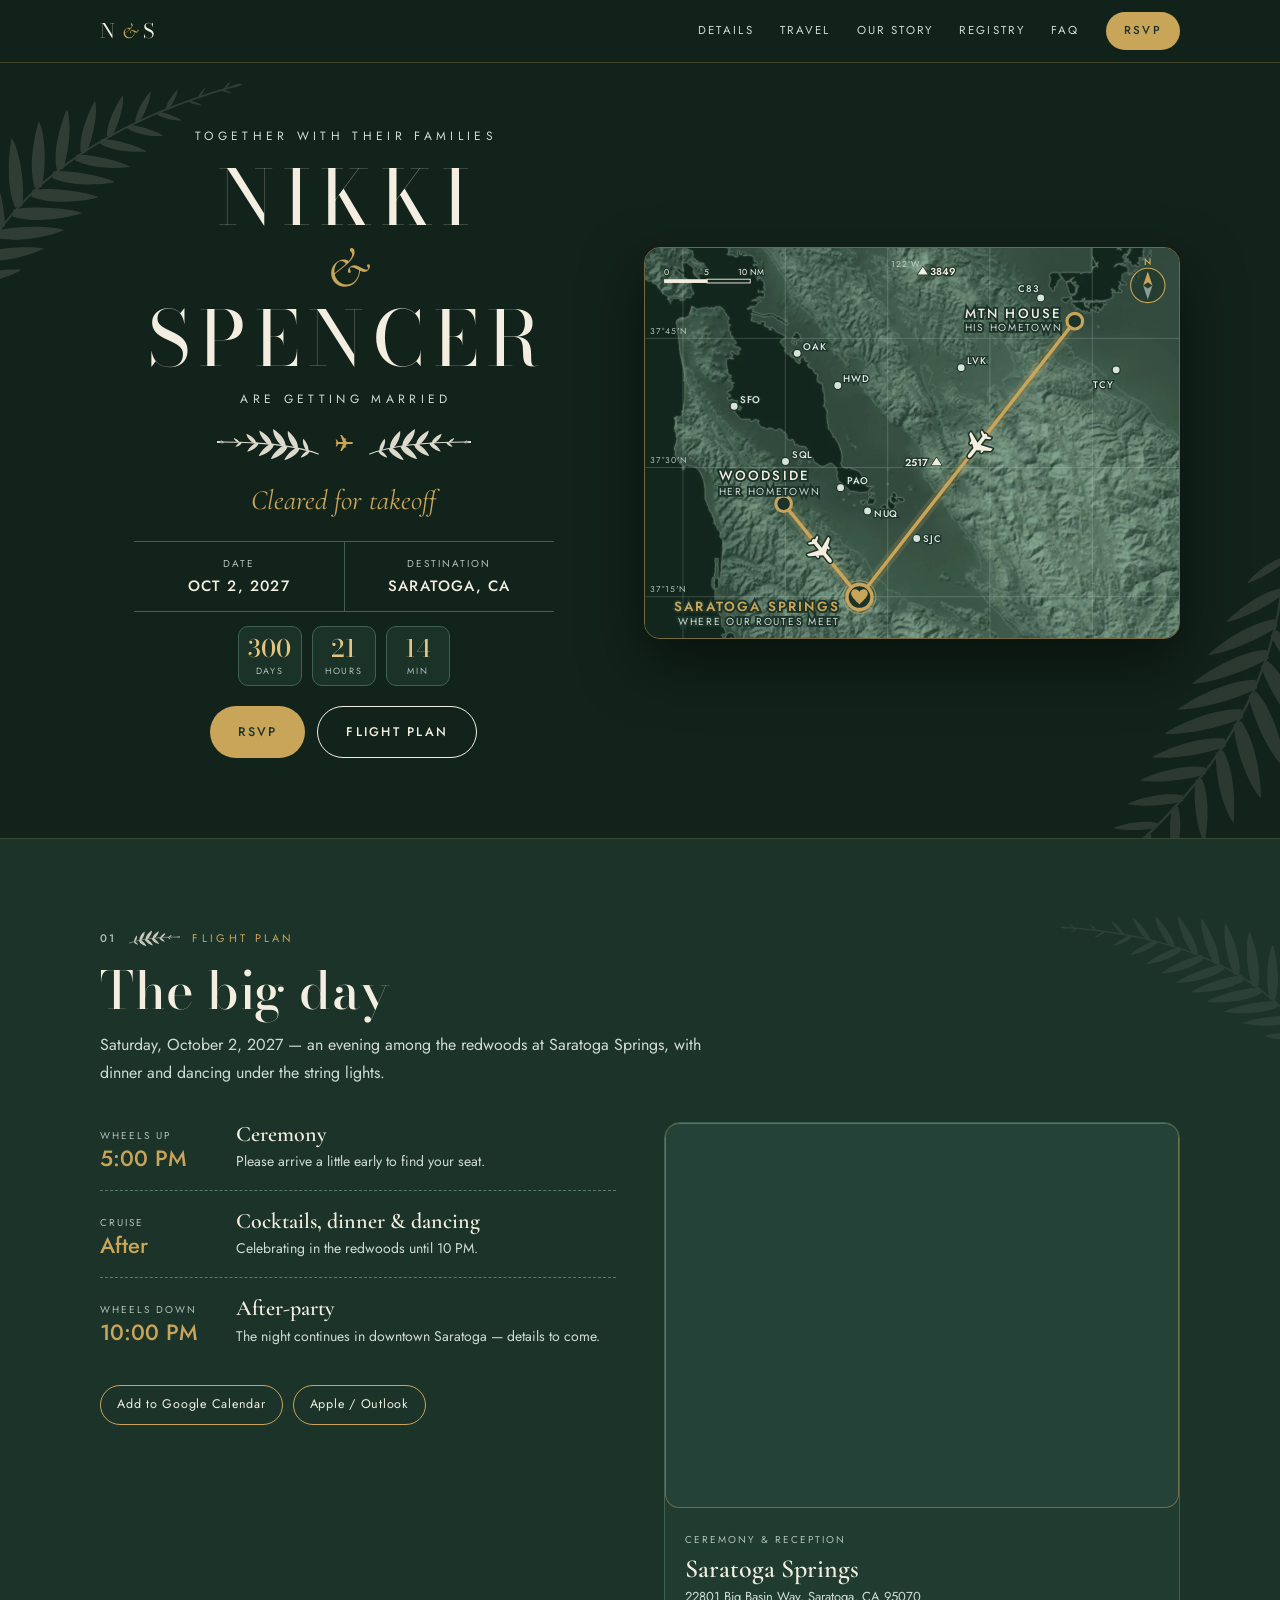
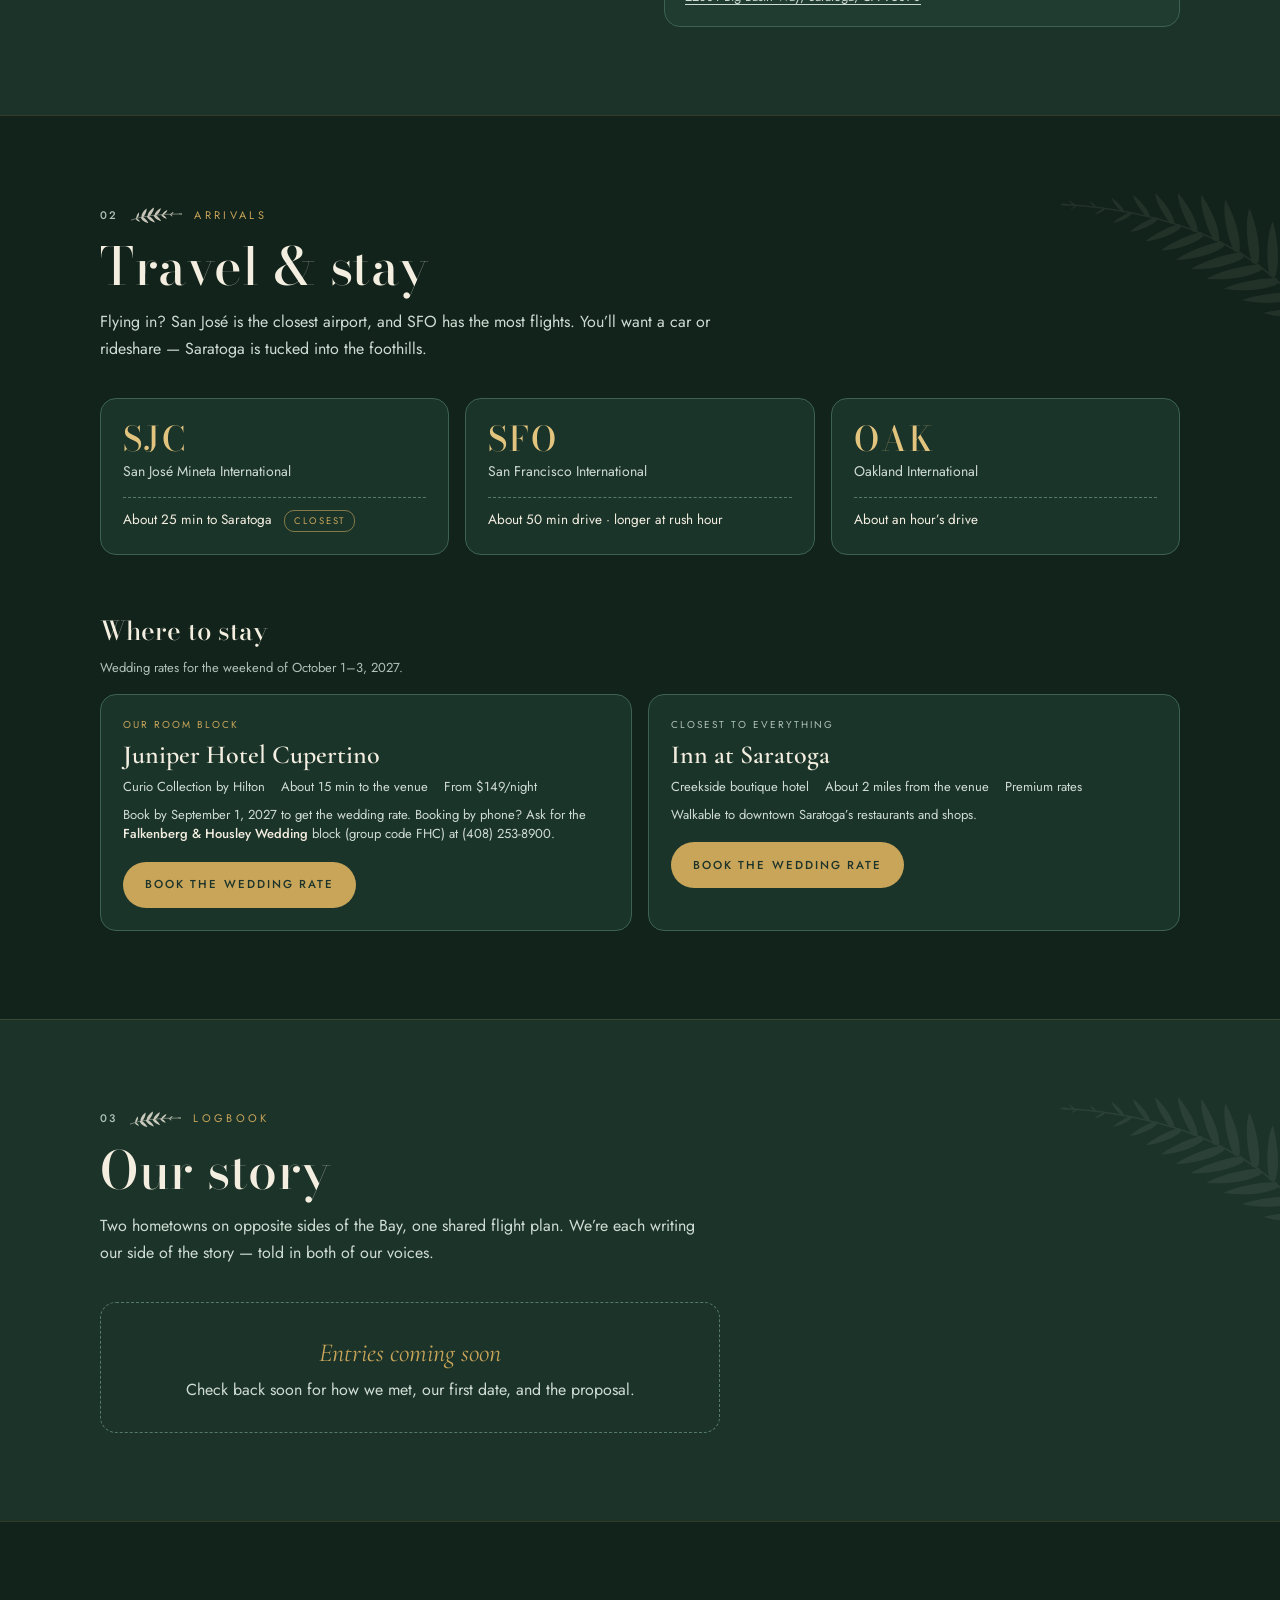
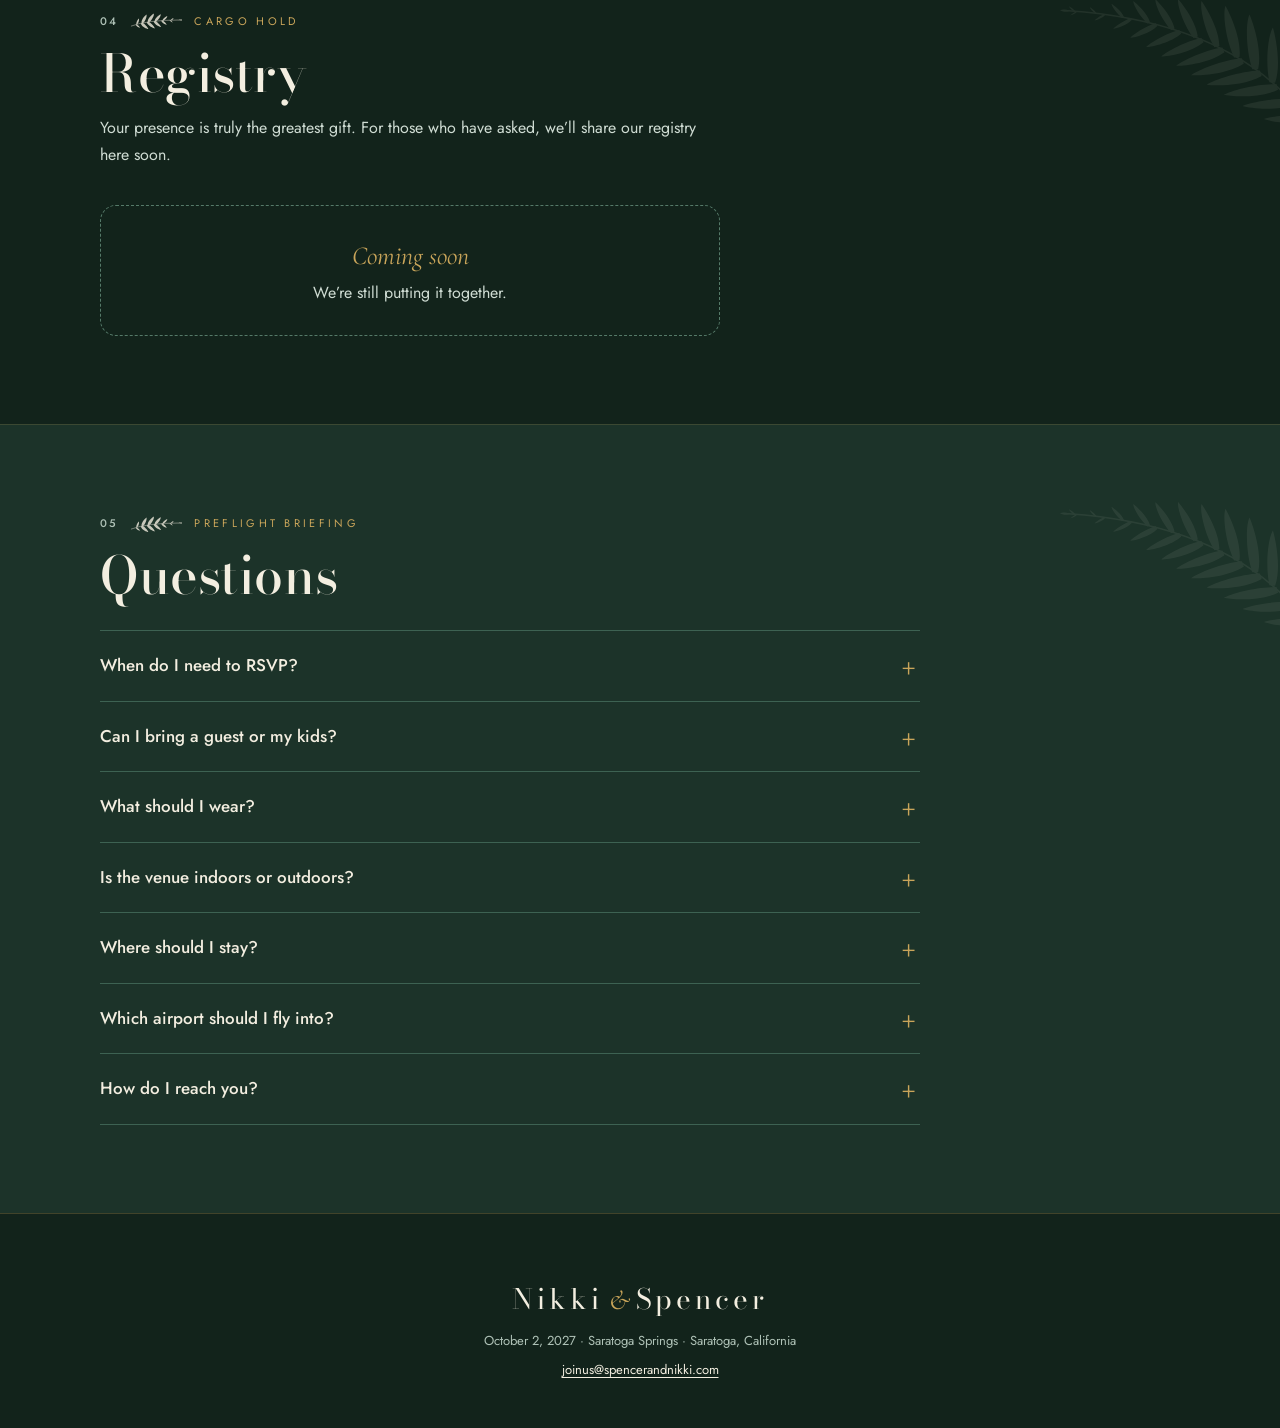
==== index.html @ 52cf7dbf "Add files via upload" ====
<!doctype html>
<html lang="en">
<head>
<meta charset="utf-8">
<meta name="viewport" content="width=device-width, initial-scale=1, viewport-fit=cover">
<title>Nikki &amp; Spencer · October 2, 2027</title>
<meta name="description" content="Nikki and Spencer are getting married October 2, 2027 at Saratoga Springs in Saratoga, California.">
<meta property="og:title" content="Nikki &amp; Spencer · October 2, 2027">
<meta property="og:description" content="Saratoga Springs · Saratoga, California">
<meta property="og:image" content="https://spencerandnikki.com/share.jpg">
<meta name="theme-color" content="#12231B">
<link rel="icon" href="favicon.png">
<link rel="apple-touch-icon" href="apple-touch-icon.png">
<link rel="preconnect" href="https://fonts.googleapis.com">
<link rel="preconnect" href="https://fonts.gstatic.com" crossorigin>
<link href="https://fonts.googleapis.com/css2?family=Bodoni+Moda:ital,wght@0,400;0,500;1,400&family=Cormorant+Garamond:ital,wght@0,500;0,600;1,500&family=Jost:wght@300;400;500;600&display=swap" rel="stylesheet">
<link rel="stylesheet" href="style.css">
</head>
<body>

<header class="nav">
<div class="nav-in">
<a class="brand" href="#top">N<i>&amp;</i>S</a>
<button class="menu" id="menuBtn" aria-label="Menu" aria-expanded="false"><svg width="24" height="24" viewBox="0 0 24 24" fill="none" stroke="currentColor" stroke-width="1.6" stroke-linecap="round"><path d="M4 7h16M4 12h16M4 17h16"/></svg></button>
<nav class="links" id="links">
<a href="#details">Details</a>
<a href="#travel">Travel</a>
<a href="#story">Our Story</a>
<a href="#registry">Registry</a>
<a href="#faq">FAQ</a>
<a class="pill" href="rsvp/">RSVP</a>
</nav>
</div>
</header>

<main id="top">
<!-- ================= HERO ================= -->
<section class="hero"><svg class="fern a" viewBox="0 0 340 400" fill="currentColor" aria-hidden="true"><path d="M30.0 390.0Q40.0 160.0 310.0 40.0" fill="none" stroke="currentColor" stroke-width="2.2" stroke-linecap="round"/><path d="M38.5 329.8C53.3 328.7 71.3 316.5 76.3 311.8C69.9 311.9 49.9 317.5 37.3 325.7ZM41.8 316.5C33.4 300.9 16.1 284.2 8.4 281.9C11.6 289.0 23.5 311.4 38.3 320.2ZM46.4 301.3C67.7 301.0 94.6 285.2 102.3 278.8C93.0 278.4 63.9 284.6 44.9 295.2ZM51.2 287.1C42.6 265.1 22.4 240.5 12.6 236.2C15.7 246.1 27.8 277.5 46.1 291.3ZM56.6 273.5C81.9 274.8 115.0 258.1 124.6 251.1C113.6 249.9 78.6 255.1 55.4 266.2ZM63.0 259.0C56.2 232.9 36.5 202.1 25.9 195.9C28.1 207.6 37.7 245.0 56.5 263.2ZM69.3 246.5C96.5 249.6 133.4 233.9 144.2 227.0C132.5 224.9 94.3 228.1 68.4 238.5ZM77.1 232.3C73.2 204.0 56.3 169.1 46.0 161.3C46.8 173.8 52.2 214.4 69.8 235.9ZM84.4 220.3C111.9 225.2 150.4 211.6 161.8 205.3C150.0 202.5 111.1 203.2 84.1 212.1ZM93.5 206.8C92.9 178.2 80.2 141.5 70.8 132.5C70.1 145.1 70.8 186.1 85.8 209.5ZM102.1 195.0C128.5 201.4 166.5 190.4 178.0 185.0C166.7 181.6 128.9 180.0 102.3 187.0ZM112.2 182.4C114.7 155.1 106.6 118.9 98.6 109.3C96.6 121.2 92.9 160.3 104.6 184.2ZM122.5 170.6C146.6 177.9 182.4 169.7 193.3 165.3C183.1 161.5 148.1 158.1 123.0 163.2ZM133.3 159.1C138.3 134.5 134.5 100.7 128.2 91.2C125.2 101.8 117.9 137.0 126.2 160.0ZM145.4 147.1C166.4 154.7 198.6 149.1 208.5 145.7C199.6 141.9 168.7 137.2 146.2 140.6ZM156.7 136.8C163.3 115.8 163.1 86.0 158.4 77.2C154.9 86.2 145.3 116.1 150.4 136.9ZM170.9 124.6C188.4 131.9 215.7 128.4 224.2 125.9C216.8 122.3 191.0 117.2 171.9 119.2ZM182.6 115.4C189.7 98.7 191.9 74.2 188.8 66.5C185.2 73.6 174.8 97.5 177.4 115.0ZM199.1 103.1C212.6 109.4 234.2 107.6 240.9 105.9C235.2 102.8 215.1 98.0 200.0 98.9ZM210.9 95.0C217.5 82.8 221.0 64.2 219.1 58.2C215.8 63.4 206.3 80.8 207.0 94.3ZM229.9 82.7C239.2 87.5 254.5 86.7 259.3 85.7C255.4 83.4 241.3 79.5 230.6 79.7ZM241.7 75.6C246.9 67.8 250.3 55.6 249.4 51.4C246.9 54.7 239.5 65.8 239.1 74.9ZM263.3 63.3C268.5 66.2 277.1 66.0 279.9 65.5C277.7 64.2 269.8 61.7 263.7 61.7ZM275.1 57.0C278.0 53.4 280.1 47.6 279.9 45.5C278.5 47.0 274.4 52.2 273.9 56.6ZM299.1 45.4C302.5 47.4 308.2 47.4 310.0 47.1C308.6 46.2 303.5 44.4 299.5 44.3ZM302.5 43.8C305.2 40.8 307.4 35.8 307.2 34.0C306.0 35.2 302.1 39.5 301.4 43.4ZM310.3 40.8C314.8 40.5 319.8 37.0 321.0 35.1C319.0 35.1 312.9 36.2 309.7 39.2Z"/></svg><svg class="fern b" viewBox="0 0 340 400" fill="currentColor" aria-hidden="true"><path d="M30.0 390.0Q40.0 160.0 310.0 40.0" fill="none" stroke="currentColor" stroke-width="2.2" stroke-linecap="round"/><path d="M38.5 329.8C53.3 328.7 71.3 316.5 76.3 311.8C69.9 311.9 49.9 317.5 37.3 325.7ZM41.8 316.5C33.4 300.9 16.1 284.2 8.4 281.9C11.6 289.0 23.5 311.4 38.3 320.2ZM46.4 301.3C67.7 301.0 94.6 285.2 102.3 278.8C93.0 278.4 63.9 284.6 44.9 295.2ZM51.2 287.1C42.6 265.1 22.4 240.5 12.6 236.2C15.7 246.1 27.8 277.5 46.1 291.3ZM56.6 273.5C81.9 274.8 115.0 258.1 124.6 251.1C113.6 249.9 78.6 255.1 55.4 266.2ZM63.0 259.0C56.2 232.9 36.5 202.1 25.9 195.9C28.1 207.6 37.7 245.0 56.5 263.2ZM69.3 246.5C96.5 249.6 133.4 233.9 144.2 227.0C132.5 224.9 94.3 228.1 68.4 238.5ZM77.1 232.3C73.2 204.0 56.3 169.1 46.0 161.3C46.8 173.8 52.2 214.4 69.8 235.9ZM84.4 220.3C111.9 225.2 150.4 211.6 161.8 205.3C150.0 202.5 111.1 203.2 84.1 212.1ZM93.5 206.8C92.9 178.2 80.2 141.5 70.8 132.5C70.1 145.1 70.8 186.1 85.8 209.5ZM102.1 195.0C128.5 201.4 166.5 190.4 178.0 185.0C166.7 181.6 128.9 180.0 102.3 187.0ZM112.2 182.4C114.7 155.1 106.6 118.9 98.6 109.3C96.6 121.2 92.9 160.3 104.6 184.2ZM122.5 170.6C146.6 177.9 182.4 169.7 193.3 165.3C183.1 161.5 148.1 158.1 123.0 163.2ZM133.3 159.1C138.3 134.5 134.5 100.7 128.2 91.2C125.2 101.8 117.9 137.0 126.2 160.0ZM145.4 147.1C166.4 154.7 198.6 149.1 208.5 145.7C199.6 141.9 168.7 137.2 146.2 140.6ZM156.7 136.8C163.3 115.8 163.1 86.0 158.4 77.2C154.9 86.2 145.3 116.1 150.4 136.9ZM170.9 124.6C188.4 131.9 215.7 128.4 224.2 125.9C216.8 122.3 191.0 117.2 171.9 119.2ZM182.6 115.4C189.7 98.7 191.9 74.2 188.8 66.5C185.2 73.6 174.8 97.5 177.4 115.0ZM199.1 103.1C212.6 109.4 234.2 107.6 240.9 105.9C235.2 102.8 215.1 98.0 200.0 98.9ZM210.9 95.0C217.5 82.8 221.0 64.2 219.1 58.2C215.8 63.4 206.3 80.8 207.0 94.3ZM229.9 82.7C239.2 87.5 254.5 86.7 259.3 85.7C255.4 83.4 241.3 79.5 230.6 79.7ZM241.7 75.6C246.9 67.8 250.3 55.6 249.4 51.4C246.9 54.7 239.5 65.8 239.1 74.9ZM263.3 63.3C268.5 66.2 277.1 66.0 279.9 65.5C277.7 64.2 269.8 61.7 263.7 61.7ZM275.1 57.0C278.0 53.4 280.1 47.6 279.9 45.5C278.5 47.0 274.4 52.2 273.9 56.6ZM299.1 45.4C302.5 47.4 308.2 47.4 310.0 47.1C308.6 46.2 303.5 44.4 299.5 44.3ZM302.5 43.8C305.2 40.8 307.4 35.8 307.2 34.0C306.0 35.2 302.1 39.5 301.4 43.4ZM310.3 40.8C314.8 40.5 319.8 37.0 321.0 35.1C319.0 35.1 312.9 36.2 309.7 39.2Z"/></svg>
<div class="wrap hero-in">
<div class="names">
<div class="eyebrow">Together with their families</div>
<div class="n"><span>Nikki</span><span class="amp">&amp;</span><span>Spencer</span></div>
<div class="eyebrow">are getting married</div>
<div class="rule f" aria-hidden="true"><svg class="sprig" viewBox="0 0 156 64" fill="currentColor" aria-hidden="true"><path d="M4.0 48.0Q50.0 30.0 150.0 30.0" fill="none" stroke="currentColor" stroke-width="1.6" stroke-linecap="round"/><path d="M17.0 44.3C19.4 49.7 27.3 53.1 30.4 53.4C29.5 50.9 24.6 44.6 18.9 42.4ZM21.8 43.0C26.6 37.5 28.1 28.4 26.6 25.2C24.3 27.4 18.0 35.4 18.8 42.3ZM32.4 40.9C36.3 50.3 49.7 56.3 54.9 57.0C53.5 52.6 45.3 41.7 35.6 37.7ZM38.9 39.6C47.1 32.2 51.1 18.7 49.5 13.6C45.5 16.6 34.6 27.4 34.5 37.9ZM50.4 37.8C54.7 48.2 69.4 54.8 75.1 55.6C73.6 50.8 64.6 38.7 54.0 34.3ZM57.4 36.8C66.9 29.9 72.8 16.1 71.7 10.5C67.1 13.2 54.3 23.3 53.0 34.4ZM70.8 35.1C74.8 44.4 88.1 50.3 93.3 51.0C91.9 46.7 83.7 35.8 74.1 31.9ZM77.7 34.4C86.5 29.2 92.9 17.7 92.4 12.7C88.2 14.6 76.1 22.4 74.0 31.9ZM93.7 32.8C96.7 39.8 106.8 44.1 110.6 44.5C109.5 41.3 103.3 33.2 96.1 30.4ZM99.8 32.4C106.6 29.3 111.9 21.4 111.9 17.7C108.7 18.9 99.5 23.6 97.3 30.4ZM118.7 31.1C120.5 35.0 126.1 37.2 128.3 37.4C127.7 35.7 124.1 31.2 120.0 29.8ZM124.0 30.9C127.6 29.6 130.7 25.8 130.8 23.9C129.2 24.4 124.2 26.4 122.8 29.8ZM145.8 30.3C146.5 31.7 148.6 32.5 149.4 32.5C149.2 31.9 147.8 30.3 146.3 29.7ZM147.3 30.3C148.8 29.8 150.3 28.3 150.4 27.5C149.7 27.6 147.5 28.3 146.8 29.7ZM150.0 30.8C154.2 32.4 160.2 31.2 162.0 30.0C160.2 29.2 154.2 27.7 150.0 29.2Z"/></svg><svg width="26" height="18" viewBox="-12 -11 24 22" aria-hidden="true"><g fill="currentColor"><path d="M11 0 C11 -1 10 -1.3 8.6 -1.3 L3.4 -1.3 L-2.3 -9.4 C-2.5 -9.7 -2.8 -9.8 -3.1 -9.8 L-4.5 -9.8 L-1.3 -1.3 L-6.9 -1.3 L-8.9 -4.3 L-10.2 -4.3 L-9.1 -1.2 C-9.8 -1 -10 -0.5 -10 0 C-10 0.5 -9.8 1 -9.1 1.2 L-10.2 4.3 L-8.9 4.3 L-6.9 1.3 L-1.3 1.3 L-4.5 9.8 L-3.1 9.8 C-2.8 9.8 -2.5 9.7 -2.3 9.4 L3.4 1.3 L8.6 1.3 C10 1.3 11 1 11 0 Z"/><rect x="-0.4" y="-5.6" width="3.2" height="1.5" rx="0.75"/><rect x="-0.4" y="4.1" width="3.2" height="1.5" rx="0.75"/></g></svg><svg class="sprig r" viewBox="0 0 156 64" fill="currentColor" aria-hidden="true"><path d="M4.0 48.0Q50.0 30.0 150.0 30.0" fill="none" stroke="currentColor" stroke-width="1.6" stroke-linecap="round"/><path d="M17.0 44.3C19.4 49.7 27.3 53.1 30.4 53.4C29.5 50.9 24.6 44.6 18.9 42.4ZM21.8 43.0C26.6 37.5 28.1 28.4 26.6 25.2C24.3 27.4 18.0 35.4 18.8 42.3ZM32.4 40.9C36.3 50.3 49.7 56.3 54.9 57.0C53.5 52.6 45.3 41.7 35.6 37.7ZM38.9 39.6C47.1 32.2 51.1 18.7 49.5 13.6C45.5 16.6 34.6 27.4 34.5 37.9ZM50.4 37.8C54.7 48.2 69.4 54.8 75.1 55.6C73.6 50.8 64.6 38.7 54.0 34.3ZM57.4 36.8C66.9 29.9 72.8 16.1 71.7 10.5C67.1 13.2 54.3 23.3 53.0 34.4ZM70.8 35.1C74.8 44.4 88.1 50.3 93.3 51.0C91.9 46.7 83.7 35.8 74.1 31.9ZM77.7 34.4C86.5 29.2 92.9 17.7 92.4 12.7C88.2 14.6 76.1 22.4 74.0 31.9ZM93.7 32.8C96.7 39.8 106.8 44.1 110.6 44.5C109.5 41.3 103.3 33.2 96.1 30.4ZM99.8 32.4C106.6 29.3 111.9 21.4 111.9 17.7C108.7 18.9 99.5 23.6 97.3 30.4ZM118.7 31.1C120.5 35.0 126.1 37.2 128.3 37.4C127.7 35.7 124.1 31.2 120.0 29.8ZM124.0 30.9C127.6 29.6 130.7 25.8 130.8 23.9C129.2 24.4 124.2 26.4 122.8 29.8ZM145.8 30.3C146.5 31.7 148.6 32.5 149.4 32.5C149.2 31.9 147.8 30.3 146.3 29.7ZM147.3 30.3C148.8 29.8 150.3 28.3 150.4 27.5C149.7 27.6 147.5 28.3 146.8 29.7ZM150.0 30.8C154.2 32.4 160.2 31.2 162.0 30.0C160.2 29.2 154.2 27.7 150.0 29.2Z"/></svg></div>
<div class="script">Cleared for takeoff</div>
<div class="when">
<div><span class="lbl">Date</span><span class="v">OCT 2, 2027</span></div>
<div><span class="lbl">Destination</span><span class="v">SARATOGA, CA</span></div>
</div>
<div class="count" id="count" aria-label="Countdown to the wedding">
<div><b id="cd-d">—</b><span>Days</span></div><div><b id="cd-h">—</b><span>Hours</span></div><div><b id="cd-m">—</b><span>Min</span></div>
</div>
<div class="hero-cta">
<a class="btn" href="rsvp/">RSVP</a>
<a class="btn ghost" href="#details">Flight plan</a>
</div>
</div>
<div class="mapbox">
<div class="map">
<img alt="" src="chart.webp" width="1026" height="750">
<svg viewBox="0 0 342 250" role="img" aria-label="Map of the Bay Area with routes from Woodside and Mountain House meeting at Saratoga Springs">
<g stroke="#CFDCD3" stroke-width="0.35" opacity="0.4"><line x1="24.1" y1="0" x2="24.1" y2="250"/><line x1="89.7" y1="0" x2="89.7" y2="250"/><line x1="155.3" y1="0" x2="155.3" y2="250"/><line x1="220.8" y1="0" x2="220.8" y2="250"/><line x1="286.4" y1="0" x2="286.4" y2="250"/><line x1="0" y1="57.9" x2="342" y2="57.9"/><line x1="0" y1="140.7" x2="342" y2="140.7"/><line x1="0" y1="223.5" x2="342" y2="223.5"/></g>
<g font-family="Jost, Helvetica Neue, sans-serif" font-size="5.5" fill="#CFDCD3" letter-spacing="0.6" opacity="0.85"><text x="3" y="54.9">37°45'N</text><text x="3" y="137.7">37°30'N</text><text x="3" y="220.5">37°15'N</text><text x="157.3" y="12">122°W</text></g>
<g fill="#D6E4D9" stroke="#1C3329" stroke-width="0.8"><circle cx="56.9" cy="101.4" r="2.6"/><circle cx="97.3" cy="67.5" r="2.6"/><circle cx="89.8" cy="136.8" r="2.6"/><circle cx="123.3" cy="88.1" r="2.6"/><circle cx="125.1" cy="153.6" r="2.6"/><circle cx="142.4" cy="168.5" r="2.6"/><circle cx="173.9" cy="186.2" r="2.6"/><circle cx="202.4" cy="76.7" r="2.6"/></g>
<g fill="#D6E4D9" stroke="#1C3329" stroke-width="0.8"><circle cx="301.7" cy="78.1" r="2.6"/><circle cx="253.4" cy="32.0" r="2.6"/></g>
<g font-family="Jost, Helvetica Neue, sans-serif" font-size="6.2" font-weight="500" fill="#E4EEE6" letter-spacing="0.5" stroke="#1C3329" stroke-width="1.6" paint-order="stroke"><text x="60.6" y="99.1">SFO</text><text x="101.2" y="65.1">OAK</text><text x="93.8" y="134.7">SQL</text><text x="126.8" y="85.7">HWD</text><text x="129.1" y="151.2">PAO</text><text x="146.4" y="172.1">NUQ</text><text x="178.1" y="188.5">SJC</text><text x="206.4" y="74.1">LVK</text></g>
<g font-family="Jost, Helvetica Neue, sans-serif" font-size="6.2" font-weight="500" fill="#E4EEE6" letter-spacing="0.5" stroke="#1C3329" stroke-width="1.6" paint-order="stroke"><text x="286.9" y="89.8">TCY</text><text x="238.9" y="28.4">C83</text></g>
<g font-family="Jost, Helvetica Neue, sans-serif" font-size="6.5" font-weight="600" fill="#F3EEE0" stroke="#1C3329" stroke-width="1.6" paint-order="stroke"><path d="M177.8 12.0 L181.0 17.0 L174.6 17.0 Z" stroke-width="0.8"/><text x="182.6" y="17.4">3849</text><path d="M186.6 134.2 L189.8 139.2 L183.4 139.2 Z" stroke-width="0.8"/><text x="181.3" y="139.5" text-anchor="end">2517</text></g>
<g stroke="#C9A55A" stroke-linecap="round" fill="none"><line x1="88.6" y1="163.9" x2="137.2" y2="223.7" stroke-width="7" stroke-opacity="0.18"/><line x1="275.2" y1="46.9" x2="137.2" y2="223.7" stroke-width="7" stroke-opacity="0.18"/><line x1="88.6" y1="163.9" x2="137.2" y2="223.7" stroke-width="2.2"/><line x1="275.2" y1="46.9" x2="137.2" y2="223.7" stroke-width="2.2"/></g>
<g transform="translate(112.90 193.80) rotate(50.9)"><g transform="scale(0.9)"><g fill="#1C3329" stroke="#1C3329" stroke-width="2.2" stroke-linejoin="round"><path d="M11 0 C11 -1 10 -1.3 8.6 -1.3 L3.4 -1.3 L-2.3 -9.4 C-2.5 -9.7 -2.8 -9.8 -3.1 -9.8 L-4.5 -9.8 L-1.3 -1.3 L-6.9 -1.3 L-8.9 -4.3 L-10.2 -4.3 L-9.1 -1.2 C-9.8 -1 -10 -0.5 -10 0 C-10 0.5 -9.8 1 -9.1 1.2 L-10.2 4.3 L-8.9 4.3 L-6.9 1.3 L-1.3 1.3 L-4.5 9.8 L-3.1 9.8 C-2.8 9.8 -2.5 9.7 -2.3 9.4 L3.4 1.3 L8.6 1.3 C10 1.3 11 1 11 0 Z"/><rect x="-0.4" y="-5.6" width="3.2" height="1.5" rx="0.75"/><rect x="-0.4" y="4.1" width="3.2" height="1.5" rx="0.75"/></g><g fill="#F3EEE0"><path d="M11 0 C11 -1 10 -1.3 8.6 -1.3 L3.4 -1.3 L-2.3 -9.4 C-2.5 -9.7 -2.8 -9.8 -3.1 -9.8 L-4.5 -9.8 L-1.3 -1.3 L-6.9 -1.3 L-8.9 -4.3 L-10.2 -4.3 L-9.1 -1.2 C-9.8 -1 -10 -0.5 -10 0 C-10 0.5 -9.8 1 -9.1 1.2 L-10.2 4.3 L-8.9 4.3 L-6.9 1.3 L-1.3 1.3 L-4.5 9.8 L-3.1 9.8 C-2.8 9.8 -2.5 9.7 -2.3 9.4 L3.4 1.3 L8.6 1.3 C10 1.3 11 1 11 0 Z"/><rect x="-0.4" y="-5.6" width="3.2" height="1.5" rx="0.75"/><rect x="-0.4" y="4.1" width="3.2" height="1.5" rx="0.75"/></g></g></g>
<g transform="translate(213.10 126.46) rotate(128.0)"><g transform="scale(0.9)"><g fill="#1C3329" stroke="#1C3329" stroke-width="2.2" stroke-linejoin="round"><path d="M11 0 C11 -1 10 -1.3 8.6 -1.3 L3.4 -1.3 L-2.3 -9.4 C-2.5 -9.7 -2.8 -9.8 -3.1 -9.8 L-4.5 -9.8 L-1.3 -1.3 L-6.9 -1.3 L-8.9 -4.3 L-10.2 -4.3 L-9.1 -1.2 C-9.8 -1 -10 -0.5 -10 0 C-10 0.5 -9.8 1 -9.1 1.2 L-10.2 4.3 L-8.9 4.3 L-6.9 1.3 L-1.3 1.3 L-4.5 9.8 L-3.1 9.8 C-2.8 9.8 -2.5 9.7 -2.3 9.4 L3.4 1.3 L8.6 1.3 C10 1.3 11 1 11 0 Z"/><rect x="-0.4" y="-5.6" width="3.2" height="1.5" rx="0.75"/><rect x="-0.4" y="4.1" width="3.2" height="1.5" rx="0.75"/></g><g fill="#F3EEE0"><path d="M11 0 C11 -1 10 -1.3 8.6 -1.3 L3.4 -1.3 L-2.3 -9.4 C-2.5 -9.7 -2.8 -9.8 -3.1 -9.8 L-4.5 -9.8 L-1.3 -1.3 L-6.9 -1.3 L-8.9 -4.3 L-10.2 -4.3 L-9.1 -1.2 C-9.8 -1 -10 -0.5 -10 0 C-10 0.5 -9.8 1 -9.1 1.2 L-10.2 4.3 L-8.9 4.3 L-6.9 1.3 L-1.3 1.3 L-4.5 9.8 L-3.1 9.8 C-2.8 9.8 -2.5 9.7 -2.3 9.4 L3.4 1.3 L8.6 1.3 C10 1.3 11 1 11 0 Z"/><rect x="-0.4" y="-5.6" width="3.2" height="1.5" rx="0.75"/><rect x="-0.4" y="4.1" width="3.2" height="1.5" rx="0.75"/></g></g></g>
<circle cx="88.6" cy="163.9" r="5" fill="#1C3329" stroke="#C9A55A" stroke-width="2"/><circle cx="275.2" cy="46.9" r="5" fill="#1C3329" stroke="#C9A55A" stroke-width="2"/>
<circle cx="137.2" cy="223.7" r="10.5" fill="none" stroke="#C9A55A" stroke-width="0.7" stroke-opacity="0.6"/><circle cx="137.2" cy="223.7" r="8" fill="#1C3329" stroke="#C9A55A" stroke-width="2.2"/>
<path transform="translate(137.2 223.7) scale(0.78) translate(-205 -125.5)" d="M205 121.2 C203.2 117.6 197.6 118.6 198.2 123 C198.7 126.2 203 129.2 205 131.6 C207 129.2 211.3 126.2 211.8 123 C212.4 118.6 206.8 117.6 205 121.2 Z" fill="#C9A55A"/>
<g font-family="Jost, Helvetica Neue, sans-serif" font-size="8.5" fill="#F3EEE0" letter-spacing="1.4" stroke="#1C3329" stroke-width="2.4" paint-order="stroke"><text x="47.0" y="149.0" font-weight="500">WOODSIDE</text><text x="47.0" y="158.0" font-size="6.5" fill="#CFDCD3" letter-spacing="1.1">HER HOMETOWN</text><text x="267.2" y="45" text-anchor="end" font-weight="500">MTN HOUSE</text><text x="267.2" y="53.5" text-anchor="end" font-size="6.5" fill="#CFDCD3" letter-spacing="1.1">HIS HOMETOWN</text><text x="124.7" y="232.7" text-anchor="end" font-weight="600" fill="#C9A55A">SARATOGA SPRINGS</text><text x="124.7" y="241.7" text-anchor="end" font-size="6.5" fill="#CFDCD3" letter-spacing="1.1">WHERE OUR ROUTES MEET</text></g>
<g transform="translate(322 24)" font-family="Jost, Helvetica Neue, sans-serif"><circle r="11" fill="#1C3329" fill-opacity="0.55" stroke="#C9A55A" stroke-width="0.7"/><path d="M0 -9 L3 0 L0 -2 L-3 0 Z" fill="#C9A55A"/><path d="M0 9 L3 0 L0 2 L-3 0 Z" fill="#CFDCD3" fill-opacity="0.6"/><text x="0" y="-13" font-size="6" fill="#C9A55A" text-anchor="middle" font-weight="600">N</text></g>
<g transform="translate(12 20)" font-family="Jost, Helvetica Neue, sans-serif" font-size="5.5" fill="#F3EEE0" stroke="#1C3329" stroke-width="1.4" paint-order="stroke"><rect x="0" y="0" width="27.6" height="2.4" fill="#F3EEE0" stroke="none"/><rect x="27.6" y="0" width="27.6" height="2.4" fill="none" stroke="#F3EEE0" stroke-width="0.6"/><text x="0" y="-2.5">0</text><text x="25.6" y="-2.5">5</text><text x="47.2" y="-2.5">10 NM</text></g>
</svg>

</div>
</div>
</div>
</section>

<!-- ================= DETAILS ================= -->
<section class="sec alt" id="details"><svg class="fern c" viewBox="0 0 340 400" fill="currentColor" aria-hidden="true"><path d="M30.0 390.0Q40.0 160.0 310.0 40.0" fill="none" stroke="currentColor" stroke-width="2.2" stroke-linecap="round"/><path d="M38.5 329.8C53.3 328.7 71.3 316.5 76.3 311.8C69.9 311.9 49.9 317.5 37.3 325.7ZM41.8 316.5C33.4 300.9 16.1 284.2 8.4 281.9C11.6 289.0 23.5 311.4 38.3 320.2ZM46.4 301.3C67.7 301.0 94.6 285.2 102.3 278.8C93.0 278.4 63.9 284.6 44.9 295.2ZM51.2 287.1C42.6 265.1 22.4 240.5 12.6 236.2C15.7 246.1 27.8 277.5 46.1 291.3ZM56.6 273.5C81.9 274.8 115.0 258.1 124.6 251.1C113.6 249.9 78.6 255.1 55.4 266.2ZM63.0 259.0C56.2 232.9 36.5 202.1 25.9 195.9C28.1 207.6 37.7 245.0 56.5 263.2ZM69.3 246.5C96.5 249.6 133.4 233.9 144.2 227.0C132.5 224.9 94.3 228.1 68.4 238.5ZM77.1 232.3C73.2 204.0 56.3 169.1 46.0 161.3C46.8 173.8 52.2 214.4 69.8 235.9ZM84.4 220.3C111.9 225.2 150.4 211.6 161.8 205.3C150.0 202.5 111.1 203.2 84.1 212.1ZM93.5 206.8C92.9 178.2 80.2 141.5 70.8 132.5C70.1 145.1 70.8 186.1 85.8 209.5ZM102.1 195.0C128.5 201.4 166.5 190.4 178.0 185.0C166.7 181.6 128.9 180.0 102.3 187.0ZM112.2 182.4C114.7 155.1 106.6 118.9 98.6 109.3C96.6 121.2 92.9 160.3 104.6 184.2ZM122.5 170.6C146.6 177.9 182.4 169.7 193.3 165.3C183.1 161.5 148.1 158.1 123.0 163.2ZM133.3 159.1C138.3 134.5 134.5 100.7 128.2 91.2C125.2 101.8 117.9 137.0 126.2 160.0ZM145.4 147.1C166.4 154.7 198.6 149.1 208.5 145.7C199.6 141.9 168.7 137.2 146.2 140.6ZM156.7 136.8C163.3 115.8 163.1 86.0 158.4 77.2C154.9 86.2 145.3 116.1 150.4 136.9ZM170.9 124.6C188.4 131.9 215.7 128.4 224.2 125.9C216.8 122.3 191.0 117.2 171.9 119.2ZM182.6 115.4C189.7 98.7 191.9 74.2 188.8 66.5C185.2 73.6 174.8 97.5 177.4 115.0ZM199.1 103.1C212.6 109.4 234.2 107.6 240.9 105.9C235.2 102.8 215.1 98.0 200.0 98.9ZM210.9 95.0C217.5 82.8 221.0 64.2 219.1 58.2C215.8 63.4 206.3 80.8 207.0 94.3ZM229.9 82.7C239.2 87.5 254.5 86.7 259.3 85.7C255.4 83.4 241.3 79.5 230.6 79.7ZM241.7 75.6C246.9 67.8 250.3 55.6 249.4 51.4C246.9 54.7 239.5 65.8 239.1 74.9ZM263.3 63.3C268.5 66.2 277.1 66.0 279.9 65.5C277.7 64.2 269.8 61.7 263.7 61.7ZM275.1 57.0C278.0 53.4 280.1 47.6 279.9 45.5C278.5 47.0 274.4 52.2 273.9 56.6ZM299.1 45.4C302.5 47.4 308.2 47.4 310.0 47.1C308.6 46.2 303.5 44.4 299.5 44.3ZM302.5 43.8C305.2 40.8 307.4 35.8 307.2 34.0C306.0 35.2 302.1 39.5 301.4 43.4ZM310.3 40.8C314.8 40.5 319.8 37.0 321.0 35.1C319.0 35.1 312.9 36.2 309.7 39.2Z"/></svg>
<div class="wrap">
<div class="kick"><b>01</b><svg class="sp" viewBox="0 0 156 64" fill="currentColor" aria-hidden="true"><path d="M4.0 48.0Q50.0 30.0 150.0 30.0" fill="none" stroke="currentColor" stroke-width="1.6" stroke-linecap="round"/><path d="M17.0 44.3C19.4 49.7 27.3 53.1 30.4 53.4C29.5 50.9 24.6 44.6 18.9 42.4ZM21.8 43.0C26.6 37.5 28.1 28.4 26.6 25.2C24.3 27.4 18.0 35.4 18.8 42.3ZM32.4 40.9C36.3 50.3 49.7 56.3 54.9 57.0C53.5 52.6 45.3 41.7 35.6 37.7ZM38.9 39.6C47.1 32.2 51.1 18.7 49.5 13.6C45.5 16.6 34.6 27.4 34.5 37.9ZM50.4 37.8C54.7 48.2 69.4 54.8 75.1 55.6C73.6 50.8 64.6 38.7 54.0 34.3ZM57.4 36.8C66.9 29.9 72.8 16.1 71.7 10.5C67.1 13.2 54.3 23.3 53.0 34.4ZM70.8 35.1C74.8 44.4 88.1 50.3 93.3 51.0C91.9 46.7 83.7 35.8 74.1 31.9ZM77.7 34.4C86.5 29.2 92.9 17.7 92.4 12.7C88.2 14.6 76.1 22.4 74.0 31.9ZM93.7 32.8C96.7 39.8 106.8 44.1 110.6 44.5C109.5 41.3 103.3 33.2 96.1 30.4ZM99.8 32.4C106.6 29.3 111.9 21.4 111.9 17.7C108.7 18.9 99.5 23.6 97.3 30.4ZM118.7 31.1C120.5 35.0 126.1 37.2 128.3 37.4C127.7 35.7 124.1 31.2 120.0 29.8ZM124.0 30.9C127.6 29.6 130.7 25.8 130.8 23.9C129.2 24.4 124.2 26.4 122.8 29.8ZM145.8 30.3C146.5 31.7 148.6 32.5 149.4 32.5C149.2 31.9 147.8 30.3 146.3 29.7ZM147.3 30.3C148.8 29.8 150.3 28.3 150.4 27.5C149.7 27.6 147.5 28.3 146.8 29.7ZM150.0 30.8C154.2 32.4 160.2 31.2 162.0 30.0C160.2 29.2 154.2 27.7 150.0 29.2Z"/></svg>Flight plan</div>
<h2>The big day</h2>
<p class="lede">Saturday, October 2, 2027 — an evening among the redwoods at Saratoga Springs, with dinner and dancing under the string lights.</p>
<div class="two">
<div>
<div class="tl">
<div class="tl-row"><div class="tl-t"><span class="lbl">Wheels up</span><b>5:00 PM</b></div><div class="tl-d"><div class="venue">Ceremony</div><p>Please arrive a little early to find your seat.</p></div></div>
<div class="tl-row"><div class="tl-t"><span class="lbl">Cruise</span><b>After</b></div><div class="tl-d"><div class="venue">Cocktails, dinner &amp; dancing</div><p>Celebrating in the redwoods until 10 PM.</p></div></div>
<div class="tl-row"><div class="tl-t"><span class="lbl">Wheels down</span><b>10:00 PM</b></div><div class="tl-d"><div class="venue">After-party</div><p>The night continues in downtown Saratoga — details to come.</p></div></div>
</div>
<div class="cal">
<a href="https://calendar.google.com/calendar/render?action=TEMPLATE&amp;text=Nikki+%26+Spencer%E2%80%99s+Wedding&amp;dates=20271003T000000Z/20271003T050000Z&amp;ctz=America/Los_Angeles&amp;location=Saratoga+Springs,+22801+Big+Basin+Way,+Saratoga,+CA&amp;details=https://spencerandnikki.com" target="_blank" rel="noopener">Add to Google Calendar</a>
<a href="wedding.ics">Apple / Outlook</a>
</div>
</div>
<div>
<div class="card" style="padding:0;overflow:hidden">
<div class="vmap"><iframe title="Map of Saratoga Springs" loading="lazy" referrerpolicy="no-referrer-when-downgrade" src="https://www.google.com/maps?q=Saratoga+Springs,+22801+Big+Basin+Way,+Saratoga,+CA+95070&amp;output=embed"></iframe></div>
<div style="padding:18px 20px">
<span class="lbl">Ceremony &amp; reception</span>
<div class="venue" style="margin-top:4px">Saratoga Springs</div>
<a class="small" style="color:var(--soft)" href="https://www.google.com/maps/search/?api=1&amp;query=Saratoga+Springs+22801+Big+Basin+Way+Saratoga+CA" target="_blank" rel="noopener">22801 Big Basin Way, Saratoga, CA 95070</a>
</div>
</div>
</div>
</div>
</div>
</section>

<!-- ================= TRAVEL ================= -->
<section class="sec" id="travel"><svg class="fern c" viewBox="0 0 340 400" fill="currentColor" aria-hidden="true"><path d="M30.0 390.0Q40.0 160.0 310.0 40.0" fill="none" stroke="currentColor" stroke-width="2.2" stroke-linecap="round"/><path d="M38.5 329.8C53.3 328.7 71.3 316.5 76.3 311.8C69.9 311.9 49.9 317.5 37.3 325.7ZM41.8 316.5C33.4 300.9 16.1 284.2 8.4 281.9C11.6 289.0 23.5 311.4 38.3 320.2ZM46.4 301.3C67.7 301.0 94.6 285.2 102.3 278.8C93.0 278.4 63.9 284.6 44.9 295.2ZM51.2 287.1C42.6 265.1 22.4 240.5 12.6 236.2C15.7 246.1 27.8 277.5 46.1 291.3ZM56.6 273.5C81.9 274.8 115.0 258.1 124.6 251.1C113.6 249.9 78.6 255.1 55.4 266.2ZM63.0 259.0C56.2 232.9 36.5 202.1 25.9 195.9C28.1 207.6 37.7 245.0 56.5 263.2ZM69.3 246.5C96.5 249.6 133.4 233.9 144.2 227.0C132.5 224.9 94.3 228.1 68.4 238.5ZM77.1 232.3C73.2 204.0 56.3 169.1 46.0 161.3C46.8 173.8 52.2 214.4 69.8 235.9ZM84.4 220.3C111.9 225.2 150.4 211.6 161.8 205.3C150.0 202.5 111.1 203.2 84.1 212.1ZM93.5 206.8C92.9 178.2 80.2 141.5 70.8 132.5C70.1 145.1 70.8 186.1 85.8 209.5ZM102.1 195.0C128.5 201.4 166.5 190.4 178.0 185.0C166.7 181.6 128.9 180.0 102.3 187.0ZM112.2 182.4C114.7 155.1 106.6 118.9 98.6 109.3C96.6 121.2 92.9 160.3 104.6 184.2ZM122.5 170.6C146.6 177.9 182.4 169.7 193.3 165.3C183.1 161.5 148.1 158.1 123.0 163.2ZM133.3 159.1C138.3 134.5 134.5 100.7 128.2 91.2C125.2 101.8 117.9 137.0 126.2 160.0ZM145.4 147.1C166.4 154.7 198.6 149.1 208.5 145.7C199.6 141.9 168.7 137.2 146.2 140.6ZM156.7 136.8C163.3 115.8 163.1 86.0 158.4 77.2C154.9 86.2 145.3 116.1 150.4 136.9ZM170.9 124.6C188.4 131.9 215.7 128.4 224.2 125.9C216.8 122.3 191.0 117.2 171.9 119.2ZM182.6 115.4C189.7 98.7 191.9 74.2 188.8 66.5C185.2 73.6 174.8 97.5 177.4 115.0ZM199.1 103.1C212.6 109.4 234.2 107.6 240.9 105.9C235.2 102.8 215.1 98.0 200.0 98.9ZM210.9 95.0C217.5 82.8 221.0 64.2 219.1 58.2C215.8 63.4 206.3 80.8 207.0 94.3ZM229.9 82.7C239.2 87.5 254.5 86.7 259.3 85.7C255.4 83.4 241.3 79.5 230.6 79.7ZM241.7 75.6C246.9 67.8 250.3 55.6 249.4 51.4C246.9 54.7 239.5 65.8 239.1 74.9ZM263.3 63.3C268.5 66.2 277.1 66.0 279.9 65.5C277.7 64.2 269.8 61.7 263.7 61.7ZM275.1 57.0C278.0 53.4 280.1 47.6 279.9 45.5C278.5 47.0 274.4 52.2 273.9 56.6ZM299.1 45.4C302.5 47.4 308.2 47.4 310.0 47.1C308.6 46.2 303.5 44.4 299.5 44.3ZM302.5 43.8C305.2 40.8 307.4 35.8 307.2 34.0C306.0 35.2 302.1 39.5 301.4 43.4ZM310.3 40.8C314.8 40.5 319.8 37.0 321.0 35.1C319.0 35.1 312.9 36.2 309.7 39.2Z"/></svg>
<div class="wrap">
<div class="kick"><b>02</b><svg class="sp" viewBox="0 0 156 64" fill="currentColor" aria-hidden="true"><path d="M4.0 48.0Q50.0 30.0 150.0 30.0" fill="none" stroke="currentColor" stroke-width="1.6" stroke-linecap="round"/><path d="M17.0 44.3C19.4 49.7 27.3 53.1 30.4 53.4C29.5 50.9 24.6 44.6 18.9 42.4ZM21.8 43.0C26.6 37.5 28.1 28.4 26.6 25.2C24.3 27.4 18.0 35.4 18.8 42.3ZM32.4 40.9C36.3 50.3 49.7 56.3 54.9 57.0C53.5 52.6 45.3 41.7 35.6 37.7ZM38.9 39.6C47.1 32.2 51.1 18.7 49.5 13.6C45.5 16.6 34.6 27.4 34.5 37.9ZM50.4 37.8C54.7 48.2 69.4 54.8 75.1 55.6C73.6 50.8 64.6 38.7 54.0 34.3ZM57.4 36.8C66.9 29.9 72.8 16.1 71.7 10.5C67.1 13.2 54.3 23.3 53.0 34.4ZM70.8 35.1C74.8 44.4 88.1 50.3 93.3 51.0C91.9 46.7 83.7 35.8 74.1 31.9ZM77.7 34.4C86.5 29.2 92.9 17.7 92.4 12.7C88.2 14.6 76.1 22.4 74.0 31.9ZM93.7 32.8C96.7 39.8 106.8 44.1 110.6 44.5C109.5 41.3 103.3 33.2 96.1 30.4ZM99.8 32.4C106.6 29.3 111.9 21.4 111.9 17.7C108.7 18.9 99.5 23.6 97.3 30.4ZM118.7 31.1C120.5 35.0 126.1 37.2 128.3 37.4C127.7 35.7 124.1 31.2 120.0 29.8ZM124.0 30.9C127.6 29.6 130.7 25.8 130.8 23.9C129.2 24.4 124.2 26.4 122.8 29.8ZM145.8 30.3C146.5 31.7 148.6 32.5 149.4 32.5C149.2 31.9 147.8 30.3 146.3 29.7ZM147.3 30.3C148.8 29.8 150.3 28.3 150.4 27.5C149.7 27.6 147.5 28.3 146.8 29.7ZM150.0 30.8C154.2 32.4 160.2 31.2 162.0 30.0C160.2 29.2 154.2 27.7 150.0 29.2Z"/></svg>Arrivals</div>
<h2>Travel &amp; stay</h2>
<p class="lede">Flying in? San José is the closest airport, and SFO has the most flights. You’ll want a car or rideshare — Saratoga is tucked into the foothills.</p>
<div class="grid3">
<div class="card apt"><b>SJC</b><span class="nm">San José Mineta International</span><div class="dr">About 25 min to Saratoga <span class="tag">Closest</span></div></div>
<div class="card apt"><b>SFO</b><span class="nm">San Francisco International</span><div class="dr">About 50 min drive · longer at rush hour</div></div>
<div class="card apt"><b>OAK</b><span class="nm">Oakland International</span><div class="dr">About an hour’s drive</div></div>
</div>

<h3 class="sub">Where to stay</h3>
<p class="small" style="margin:8px 0 0">Wedding rates for the weekend of October 1–3, 2027.</p>
<div class="hotels">
<div class="card hotel">
<span class="lbl" style="color:var(--gold)">Our room block</span>
<div class="venue">Juniper Hotel Cupertino</div>
<div class="meta"><span>Curio Collection by Hilton</span><span>About 15 min to the venue</span><span>From $149/night</span></div>
<p class="small" style="margin:0;color:var(--soft)">Book by September 1, 2027 to get the wedding rate. Booking by phone? Ask for the <b style="color:var(--cream);font-weight:500">Falkenberg &amp; Housley Wedding</b> block (group code FHC) at (408) 253-8900.</p>
<a class="btn" href="https://www.hilton.com/en/book/reservation/deeplink/?ctyhocn=SJCCCQQ&amp;groupCode=FHC&amp;arrivaldate=2027-10-01&amp;departuredate=2027-10-03&amp;cid=OM,WW,HILTONLINK,EN,DirectLink&amp;fromId=HILTONLINKDIRECT" target="_blank" rel="noopener">Book the wedding rate</a>
</div>
<div class="card hotel">
<span class="lbl">Closest to everything</span>
<div class="venue">Inn at Saratoga</div>
<div class="meta"><span>Creekside boutique hotel</span><span>About 2 miles from the venue</span><span>Premium rates</span></div>
<p class="small" style="margin:0;color:var(--soft)">Walkable to downtown Saratoga’s restaurants and shops.</p>
<a class="btn" href="https://www.hilton.com/en/book/reservation/deeplink/?ctyhocn=SJCSTUP&amp;arrivalDate=2027-10-02&amp;departureDate=2027-10-03&amp;srpCodes=IDO27" target="_blank" rel="noopener">Book the wedding rate</a>
</div>
</div>
</div>
</section>

<!-- ================= STORY ================= -->
<section class="sec alt" id="story"><svg class="fern c" viewBox="0 0 340 400" fill="currentColor" aria-hidden="true"><path d="M30.0 390.0Q40.0 160.0 310.0 40.0" fill="none" stroke="currentColor" stroke-width="2.2" stroke-linecap="round"/><path d="M38.5 329.8C53.3 328.7 71.3 316.5 76.3 311.8C69.9 311.9 49.9 317.5 37.3 325.7ZM41.8 316.5C33.4 300.9 16.1 284.2 8.4 281.9C11.6 289.0 23.5 311.4 38.3 320.2ZM46.4 301.3C67.7 301.0 94.6 285.2 102.3 278.8C93.0 278.4 63.9 284.6 44.9 295.2ZM51.2 287.1C42.6 265.1 22.4 240.5 12.6 236.2C15.7 246.1 27.8 277.5 46.1 291.3ZM56.6 273.5C81.9 274.8 115.0 258.1 124.6 251.1C113.6 249.9 78.6 255.1 55.4 266.2ZM63.0 259.0C56.2 232.9 36.5 202.1 25.9 195.9C28.1 207.6 37.7 245.0 56.5 263.2ZM69.3 246.5C96.5 249.6 133.4 233.9 144.2 227.0C132.5 224.9 94.3 228.1 68.4 238.5ZM77.1 232.3C73.2 204.0 56.3 169.1 46.0 161.3C46.8 173.8 52.2 214.4 69.8 235.9ZM84.4 220.3C111.9 225.2 150.4 211.6 161.8 205.3C150.0 202.5 111.1 203.2 84.1 212.1ZM93.5 206.8C92.9 178.2 80.2 141.5 70.8 132.5C70.1 145.1 70.8 186.1 85.8 209.5ZM102.1 195.0C128.5 201.4 166.5 190.4 178.0 185.0C166.7 181.6 128.9 180.0 102.3 187.0ZM112.2 182.4C114.7 155.1 106.6 118.9 98.6 109.3C96.6 121.2 92.9 160.3 104.6 184.2ZM122.5 170.6C146.6 177.9 182.4 169.7 193.3 165.3C183.1 161.5 148.1 158.1 123.0 163.2ZM133.3 159.1C138.3 134.5 134.5 100.7 128.2 91.2C125.2 101.8 117.9 137.0 126.2 160.0ZM145.4 147.1C166.4 154.7 198.6 149.1 208.5 145.7C199.6 141.9 168.7 137.2 146.2 140.6ZM156.7 136.8C163.3 115.8 163.1 86.0 158.4 77.2C154.9 86.2 145.3 116.1 150.4 136.9ZM170.9 124.6C188.4 131.9 215.7 128.4 224.2 125.9C216.8 122.3 191.0 117.2 171.9 119.2ZM182.6 115.4C189.7 98.7 191.9 74.2 188.8 66.5C185.2 73.6 174.8 97.5 177.4 115.0ZM199.1 103.1C212.6 109.4 234.2 107.6 240.9 105.9C235.2 102.8 215.1 98.0 200.0 98.9ZM210.9 95.0C217.5 82.8 221.0 64.2 219.1 58.2C215.8 63.4 206.3 80.8 207.0 94.3ZM229.9 82.7C239.2 87.5 254.5 86.7 259.3 85.7C255.4 83.4 241.3 79.5 230.6 79.7ZM241.7 75.6C246.9 67.8 250.3 55.6 249.4 51.4C246.9 54.7 239.5 65.8 239.1 74.9ZM263.3 63.3C268.5 66.2 277.1 66.0 279.9 65.5C277.7 64.2 269.8 61.7 263.7 61.7ZM275.1 57.0C278.0 53.4 280.1 47.6 279.9 45.5C278.5 47.0 274.4 52.2 273.9 56.6ZM299.1 45.4C302.5 47.4 308.2 47.4 310.0 47.1C308.6 46.2 303.5 44.4 299.5 44.3ZM302.5 43.8C305.2 40.8 307.4 35.8 307.2 34.0C306.0 35.2 302.1 39.5 301.4 43.4ZM310.3 40.8C314.8 40.5 319.8 37.0 321.0 35.1C319.0 35.1 312.9 36.2 309.7 39.2Z"/></svg>
<div class="wrap">
<div class="kick"><b>03</b><svg class="sp" viewBox="0 0 156 64" fill="currentColor" aria-hidden="true"><path d="M4.0 48.0Q50.0 30.0 150.0 30.0" fill="none" stroke="currentColor" stroke-width="1.6" stroke-linecap="round"/><path d="M17.0 44.3C19.4 49.7 27.3 53.1 30.4 53.4C29.5 50.9 24.6 44.6 18.9 42.4ZM21.8 43.0C26.6 37.5 28.1 28.4 26.6 25.2C24.3 27.4 18.0 35.4 18.8 42.3ZM32.4 40.9C36.3 50.3 49.7 56.3 54.9 57.0C53.5 52.6 45.3 41.7 35.6 37.7ZM38.9 39.6C47.1 32.2 51.1 18.7 49.5 13.6C45.5 16.6 34.6 27.4 34.5 37.9ZM50.4 37.8C54.7 48.2 69.4 54.8 75.1 55.6C73.6 50.8 64.6 38.7 54.0 34.3ZM57.4 36.8C66.9 29.9 72.8 16.1 71.7 10.5C67.1 13.2 54.3 23.3 53.0 34.4ZM70.8 35.1C74.8 44.4 88.1 50.3 93.3 51.0C91.9 46.7 83.7 35.8 74.1 31.9ZM77.7 34.4C86.5 29.2 92.9 17.7 92.4 12.7C88.2 14.6 76.1 22.4 74.0 31.9ZM93.7 32.8C96.7 39.8 106.8 44.1 110.6 44.5C109.5 41.3 103.3 33.2 96.1 30.4ZM99.8 32.4C106.6 29.3 111.9 21.4 111.9 17.7C108.7 18.9 99.5 23.6 97.3 30.4ZM118.7 31.1C120.5 35.0 126.1 37.2 128.3 37.4C127.7 35.7 124.1 31.2 120.0 29.8ZM124.0 30.9C127.6 29.6 130.7 25.8 130.8 23.9C129.2 24.4 124.2 26.4 122.8 29.8ZM145.8 30.3C146.5 31.7 148.6 32.5 149.4 32.5C149.2 31.9 147.8 30.3 146.3 29.7ZM147.3 30.3C148.8 29.8 150.3 28.3 150.4 27.5C149.7 27.6 147.5 28.3 146.8 29.7ZM150.0 30.8C154.2 32.4 160.2 31.2 162.0 30.0C160.2 29.2 154.2 27.7 150.0 29.2Z"/></svg>Logbook</div>
<h2>Our story</h2>
<p class="lede">Two hometowns on opposite sides of the Bay, one shared flight plan. We’re each writing our side of the story — told in both of our voices.</p>
<div class="story">
<div class="soon"><span class="script">Entries coming soon</span>Check back soon for how we met, our first date, and the proposal.</div>
</div>
</div>
</section>

<!-- ================= REGISTRY ================= -->
<section class="sec" id="registry"><svg class="fern c" viewBox="0 0 340 400" fill="currentColor" aria-hidden="true"><path d="M30.0 390.0Q40.0 160.0 310.0 40.0" fill="none" stroke="currentColor" stroke-width="2.2" stroke-linecap="round"/><path d="M38.5 329.8C53.3 328.7 71.3 316.5 76.3 311.8C69.9 311.9 49.9 317.5 37.3 325.7ZM41.8 316.5C33.4 300.9 16.1 284.2 8.4 281.9C11.6 289.0 23.5 311.4 38.3 320.2ZM46.4 301.3C67.7 301.0 94.6 285.2 102.3 278.8C93.0 278.4 63.9 284.6 44.9 295.2ZM51.2 287.1C42.6 265.1 22.4 240.5 12.6 236.2C15.7 246.1 27.8 277.5 46.1 291.3ZM56.6 273.5C81.9 274.8 115.0 258.1 124.6 251.1C113.6 249.9 78.6 255.1 55.4 266.2ZM63.0 259.0C56.2 232.9 36.5 202.1 25.9 195.9C28.1 207.6 37.7 245.0 56.5 263.2ZM69.3 246.5C96.5 249.6 133.4 233.9 144.2 227.0C132.5 224.9 94.3 228.1 68.4 238.5ZM77.1 232.3C73.2 204.0 56.3 169.1 46.0 161.3C46.8 173.8 52.2 214.4 69.8 235.9ZM84.4 220.3C111.9 225.2 150.4 211.6 161.8 205.3C150.0 202.5 111.1 203.2 84.1 212.1ZM93.5 206.8C92.9 178.2 80.2 141.5 70.8 132.5C70.1 145.1 70.8 186.1 85.8 209.5ZM102.1 195.0C128.5 201.4 166.5 190.4 178.0 185.0C166.7 181.6 128.9 180.0 102.3 187.0ZM112.2 182.4C114.7 155.1 106.6 118.9 98.6 109.3C96.6 121.2 92.9 160.3 104.6 184.2ZM122.5 170.6C146.6 177.9 182.4 169.7 193.3 165.3C183.1 161.5 148.1 158.1 123.0 163.2ZM133.3 159.1C138.3 134.5 134.5 100.7 128.2 91.2C125.2 101.8 117.9 137.0 126.2 160.0ZM145.4 147.1C166.4 154.7 198.6 149.1 208.5 145.7C199.6 141.9 168.7 137.2 146.2 140.6ZM156.7 136.8C163.3 115.8 163.1 86.0 158.4 77.2C154.9 86.2 145.3 116.1 150.4 136.9ZM170.9 124.6C188.4 131.9 215.7 128.4 224.2 125.9C216.8 122.3 191.0 117.2 171.9 119.2ZM182.6 115.4C189.7 98.7 191.9 74.2 188.8 66.5C185.2 73.6 174.8 97.5 177.4 115.0ZM199.1 103.1C212.6 109.4 234.2 107.6 240.9 105.9C235.2 102.8 215.1 98.0 200.0 98.9ZM210.9 95.0C217.5 82.8 221.0 64.2 219.1 58.2C215.8 63.4 206.3 80.8 207.0 94.3ZM229.9 82.7C239.2 87.5 254.5 86.7 259.3 85.7C255.4 83.4 241.3 79.5 230.6 79.7ZM241.7 75.6C246.9 67.8 250.3 55.6 249.4 51.4C246.9 54.7 239.5 65.8 239.1 74.9ZM263.3 63.3C268.5 66.2 277.1 66.0 279.9 65.5C277.7 64.2 269.8 61.7 263.7 61.7ZM275.1 57.0C278.0 53.4 280.1 47.6 279.9 45.5C278.5 47.0 274.4 52.2 273.9 56.6ZM299.1 45.4C302.5 47.4 308.2 47.4 310.0 47.1C308.6 46.2 303.5 44.4 299.5 44.3ZM302.5 43.8C305.2 40.8 307.4 35.8 307.2 34.0C306.0 35.2 302.1 39.5 301.4 43.4ZM310.3 40.8C314.8 40.5 319.8 37.0 321.0 35.1C319.0 35.1 312.9 36.2 309.7 39.2Z"/></svg>
<div class="wrap">
<div class="kick"><b>04</b><svg class="sp" viewBox="0 0 156 64" fill="currentColor" aria-hidden="true"><path d="M4.0 48.0Q50.0 30.0 150.0 30.0" fill="none" stroke="currentColor" stroke-width="1.6" stroke-linecap="round"/><path d="M17.0 44.3C19.4 49.7 27.3 53.1 30.4 53.4C29.5 50.9 24.6 44.6 18.9 42.4ZM21.8 43.0C26.6 37.5 28.1 28.4 26.6 25.2C24.3 27.4 18.0 35.4 18.8 42.3ZM32.4 40.9C36.3 50.3 49.7 56.3 54.9 57.0C53.5 52.6 45.3 41.7 35.6 37.7ZM38.9 39.6C47.1 32.2 51.1 18.7 49.5 13.6C45.5 16.6 34.6 27.4 34.5 37.9ZM50.4 37.8C54.7 48.2 69.4 54.8 75.1 55.6C73.6 50.8 64.6 38.7 54.0 34.3ZM57.4 36.8C66.9 29.9 72.8 16.1 71.7 10.5C67.1 13.2 54.3 23.3 53.0 34.4ZM70.8 35.1C74.8 44.4 88.1 50.3 93.3 51.0C91.9 46.7 83.7 35.8 74.1 31.9ZM77.7 34.4C86.5 29.2 92.9 17.7 92.4 12.7C88.2 14.6 76.1 22.4 74.0 31.9ZM93.7 32.8C96.7 39.8 106.8 44.1 110.6 44.5C109.5 41.3 103.3 33.2 96.1 30.4ZM99.8 32.4C106.6 29.3 111.9 21.4 111.9 17.7C108.7 18.9 99.5 23.6 97.3 30.4ZM118.7 31.1C120.5 35.0 126.1 37.2 128.3 37.4C127.7 35.7 124.1 31.2 120.0 29.8ZM124.0 30.9C127.6 29.6 130.7 25.8 130.8 23.9C129.2 24.4 124.2 26.4 122.8 29.8ZM145.8 30.3C146.5 31.7 148.6 32.5 149.4 32.5C149.2 31.9 147.8 30.3 146.3 29.7ZM147.3 30.3C148.8 29.8 150.3 28.3 150.4 27.5C149.7 27.6 147.5 28.3 146.8 29.7ZM150.0 30.8C154.2 32.4 160.2 31.2 162.0 30.0C160.2 29.2 154.2 27.7 150.0 29.2Z"/></svg>Cargo hold</div>
<h2>Registry</h2>
<p class="lede">Your presence is truly the greatest gift. For those who have asked, we’ll share our registry here soon.</p>
<div class="story">
<div class="soon"><span class="script">Coming soon</span>We’re still putting it together.</div>
</div>
</div>
</section>

<!-- ================= FAQ ================= -->
<section class="sec alt" id="faq"><svg class="fern c" viewBox="0 0 340 400" fill="currentColor" aria-hidden="true"><path d="M30.0 390.0Q40.0 160.0 310.0 40.0" fill="none" stroke="currentColor" stroke-width="2.2" stroke-linecap="round"/><path d="M38.5 329.8C53.3 328.7 71.3 316.5 76.3 311.8C69.9 311.9 49.9 317.5 37.3 325.7ZM41.8 316.5C33.4 300.9 16.1 284.2 8.4 281.9C11.6 289.0 23.5 311.4 38.3 320.2ZM46.4 301.3C67.7 301.0 94.6 285.2 102.3 278.8C93.0 278.4 63.9 284.6 44.9 295.2ZM51.2 287.1C42.6 265.1 22.4 240.5 12.6 236.2C15.7 246.1 27.8 277.5 46.1 291.3ZM56.6 273.5C81.9 274.8 115.0 258.1 124.6 251.1C113.6 249.9 78.6 255.1 55.4 266.2ZM63.0 259.0C56.2 232.9 36.5 202.1 25.9 195.9C28.1 207.6 37.7 245.0 56.5 263.2ZM69.3 246.5C96.5 249.6 133.4 233.9 144.2 227.0C132.5 224.9 94.3 228.1 68.4 238.5ZM77.1 232.3C73.2 204.0 56.3 169.1 46.0 161.3C46.8 173.8 52.2 214.4 69.8 235.9ZM84.4 220.3C111.9 225.2 150.4 211.6 161.8 205.3C150.0 202.5 111.1 203.2 84.1 212.1ZM93.5 206.8C92.9 178.2 80.2 141.5 70.8 132.5C70.1 145.1 70.8 186.1 85.8 209.5ZM102.1 195.0C128.5 201.4 166.5 190.4 178.0 185.0C166.7 181.6 128.9 180.0 102.3 187.0ZM112.2 182.4C114.7 155.1 106.6 118.9 98.6 109.3C96.6 121.2 92.9 160.3 104.6 184.2ZM122.5 170.6C146.6 177.9 182.4 169.7 193.3 165.3C183.1 161.5 148.1 158.1 123.0 163.2ZM133.3 159.1C138.3 134.5 134.5 100.7 128.2 91.2C125.2 101.8 117.9 137.0 126.2 160.0ZM145.4 147.1C166.4 154.7 198.6 149.1 208.5 145.7C199.6 141.9 168.7 137.2 146.2 140.6ZM156.7 136.8C163.3 115.8 163.1 86.0 158.4 77.2C154.9 86.2 145.3 116.1 150.4 136.9ZM170.9 124.6C188.4 131.9 215.7 128.4 224.2 125.9C216.8 122.3 191.0 117.2 171.9 119.2ZM182.6 115.4C189.7 98.7 191.9 74.2 188.8 66.5C185.2 73.6 174.8 97.5 177.4 115.0ZM199.1 103.1C212.6 109.4 234.2 107.6 240.9 105.9C235.2 102.8 215.1 98.0 200.0 98.9ZM210.9 95.0C217.5 82.8 221.0 64.2 219.1 58.2C215.8 63.4 206.3 80.8 207.0 94.3ZM229.9 82.7C239.2 87.5 254.5 86.7 259.3 85.7C255.4 83.4 241.3 79.5 230.6 79.7ZM241.7 75.6C246.9 67.8 250.3 55.6 249.4 51.4C246.9 54.7 239.5 65.8 239.1 74.9ZM263.3 63.3C268.5 66.2 277.1 66.0 279.9 65.5C277.7 64.2 269.8 61.7 263.7 61.7ZM275.1 57.0C278.0 53.4 280.1 47.6 279.9 45.5C278.5 47.0 274.4 52.2 273.9 56.6ZM299.1 45.4C302.5 47.4 308.2 47.4 310.0 47.1C308.6 46.2 303.5 44.4 299.5 44.3ZM302.5 43.8C305.2 40.8 307.4 35.8 307.2 34.0C306.0 35.2 302.1 39.5 301.4 43.4ZM310.3 40.8C314.8 40.5 319.8 37.0 321.0 35.1C319.0 35.1 312.9 36.2 309.7 39.2Z"/></svg>
<div class="wrap">
<div class="kick"><b>05</b><svg class="sp" viewBox="0 0 156 64" fill="currentColor" aria-hidden="true"><path d="M4.0 48.0Q50.0 30.0 150.0 30.0" fill="none" stroke="currentColor" stroke-width="1.6" stroke-linecap="round"/><path d="M17.0 44.3C19.4 49.7 27.3 53.1 30.4 53.4C29.5 50.9 24.6 44.6 18.9 42.4ZM21.8 43.0C26.6 37.5 28.1 28.4 26.6 25.2C24.3 27.4 18.0 35.4 18.8 42.3ZM32.4 40.9C36.3 50.3 49.7 56.3 54.9 57.0C53.5 52.6 45.3 41.7 35.6 37.7ZM38.9 39.6C47.1 32.2 51.1 18.7 49.5 13.6C45.5 16.6 34.6 27.4 34.5 37.9ZM50.4 37.8C54.7 48.2 69.4 54.8 75.1 55.6C73.6 50.8 64.6 38.7 54.0 34.3ZM57.4 36.8C66.9 29.9 72.8 16.1 71.7 10.5C67.1 13.2 54.3 23.3 53.0 34.4ZM70.8 35.1C74.8 44.4 88.1 50.3 93.3 51.0C91.9 46.7 83.7 35.8 74.1 31.9ZM77.7 34.4C86.5 29.2 92.9 17.7 92.4 12.7C88.2 14.6 76.1 22.4 74.0 31.9ZM93.7 32.8C96.7 39.8 106.8 44.1 110.6 44.5C109.5 41.3 103.3 33.2 96.1 30.4ZM99.8 32.4C106.6 29.3 111.9 21.4 111.9 17.7C108.7 18.9 99.5 23.6 97.3 30.4ZM118.7 31.1C120.5 35.0 126.1 37.2 128.3 37.4C127.7 35.7 124.1 31.2 120.0 29.8ZM124.0 30.9C127.6 29.6 130.7 25.8 130.8 23.9C129.2 24.4 124.2 26.4 122.8 29.8ZM145.8 30.3C146.5 31.7 148.6 32.5 149.4 32.5C149.2 31.9 147.8 30.3 146.3 29.7ZM147.3 30.3C148.8 29.8 150.3 28.3 150.4 27.5C149.7 27.6 147.5 28.3 146.8 29.7ZM150.0 30.8C154.2 32.4 160.2 31.2 162.0 30.0C160.2 29.2 154.2 27.7 150.0 29.2Z"/></svg>Preflight briefing</div>
<h2>Questions</h2>
<div class="faq">
<details><summary>When do I need to RSVP?</summary><p>Please reply by February 1, 2027 using the personal link in your save-the-date email. You can change your reply anytime with that same link.</p></details>
<details><summary>Can I bring a guest or my kids?</summary><p>Your invitation lists everyone in your party by name — we’ve made sure each person who is invited is listed. If you have any questions about your invitation, just reach out to us.</p></details>
<details><summary>What should I wear?</summary><p>We’ll share the dress code with the formal invitation. The celebration is outdoors among the redwoods, and October evenings in Saratoga can get cool, so bring a warm layer.</p></details>
<details><summary>Is the venue indoors or outdoors?</summary><p>Saratoga Springs is an outdoor venue set in the redwoods, with string lights overhead. Comfortable shoes for some uneven ground are a good idea.</p></details>
<details><summary>Where should I stay?</summary><p>We have a room block at the Juniper Hotel Cupertino, and the Inn at Saratoga is closest to everything. See <a href="#travel">Travel &amp; stay</a> for booking links.</p></details>
<details><summary>Which airport should I fly into?</summary><p>San José (SJC) is closest, about 25 minutes away. SFO is about 50 minutes and usually has the most flight options.</p></details>
<details><summary>How do I reach you?</summary><p>Email us at <a href="mailto:joinus@spencerandnikki.com">joinus@spencerandnikki.com</a> — it goes straight to both of us.</p></details>
</div>
</div>
</section>
</main>

<footer class="foot">
<div class="n2">Nikki<i>&amp;</i>Spencer</div>
<p>October 2, 2027 · Saratoga Springs · Saratoga, California</p>
<p><a href="mailto:joinus@spencerandnikki.com">joinus@spencerandnikki.com</a></p>
</footer>

<script>
(function(){
  var b=document.getElementById('menuBtn'), l=document.getElementById('links');
  b.addEventListener('click',function(){ var o=l.classList.toggle('open'); b.setAttribute('aria-expanded',String(o)); });
  l.addEventListener('click',function(e){ if(e.target.tagName==='A'){ l.classList.remove('open'); b.setAttribute('aria-expanded','false'); } });
  var T=Date.UTC(2027,9,3,0,0,0);
  function tick(){
    var s=Math.max(0,T-Date.now())/1000, d=Math.floor(s/86400), h=Math.floor(s%86400/3600), m=Math.floor(s%3600/60);
    document.getElementById('cd-d').textContent=d; document.getElementById('cd-h').textContent=h; document.getElementById('cd-m').textContent=m;
  }
  tick(); setInterval(tick,30000);
})();
</script>
</body>
</html>
---- style.css ----
:root{--bg:#12231B;--navy:#1C3329;--navy2:#244237;--line:#3D6252;--line2:#557A69;--cream:#F3EEE0;--mute:#AFC2B7;--soft:#CFDCD3;--gold:#C9A55A;--gold2:#E2C47E;--err:#F0A59A;--serif:'Bodoni Moda',Didot,Georgia,serif;--script:'Cormorant Garamond',Georgia,serif;--sans:'Jost','Helvetica Neue',Arial,sans-serif}
*{box-sizing:border-box}
html{scroll-behavior:smooth;scroll-padding-top:72px}
body{margin:0;background:var(--bg);color:var(--cream);font-family:var(--sans);-webkit-font-smoothing:antialiased;line-height:1.5}
a{color:var(--cream);text-underline-offset:3px}a:hover{color:var(--gold2)}
img{max-width:100%;display:block}
.hidden{display:none!important}

/* ---------- nav ---------- */
.nav{position:sticky;top:0;z-index:20;background:rgba(18,35,27,.92);backdrop-filter:saturate(1.2) blur(8px);-webkit-backdrop-filter:saturate(1.2) blur(8px);border-bottom:1px solid rgba(201,165,90,.25)}
.nav-in{max-width:1120px;margin:0 auto;padding:0 20px;height:62px;display:flex;align-items:center;justify-content:space-between;gap:16px}
.brand{font-family:var(--serif);font-size:20px;letter-spacing:.14em;text-decoration:none;white-space:nowrap}
.brand i{font-family:var(--script);font-style:italic;color:var(--gold);letter-spacing:0;font-size:22px;padding:0 4px}
.links{display:flex;align-items:center;gap:26px}
.links a{font-size:11.5px;letter-spacing:.2em;text-transform:uppercase;text-decoration:none;color:var(--soft)}
.links a:hover{color:var(--gold2)}
.pill{display:inline-flex;align-items:center;min-height:38px;padding:0 18px;border-radius:20px;background:var(--gold);color:var(--navy)!important;font-weight:500}
.pill:hover{background:var(--gold2)}
.menu{display:none;background:none;border:0;color:var(--cream);padding:10px;margin-right:-10px;cursor:pointer}
@media (max-width:860px){
  .menu{display:block}
  .links{position:absolute;top:62px;left:0;right:0;flex-direction:column;align-items:stretch;gap:0;background:var(--bg);border-bottom:1px solid rgba(201,165,90,.25);padding:6px 20px 18px;display:none}
  .links.open{display:flex}
  .links a{padding:14px 0;border-bottom:1px solid var(--line);font-size:12.5px}
  .links a.pill{margin-top:14px;justify-content:center;border:0;min-height:48px}
}

/* ---------- shared ---------- */
.wrap{max-width:1120px;margin:0 auto;padding:0 20px}
.sec{padding:88px 0;border-top:1px solid rgba(201,165,90,.18)}
.sec.alt{background:var(--navy)}
.kick{display:flex;align-items:center;gap:12px;font-size:11px;letter-spacing:.3em;text-transform:uppercase;color:var(--gold)}
.kick b{font-weight:500;color:var(--mute);letter-spacing:.2em}
.kick i{flex:0 0 40px;height:1px;background:var(--gold);opacity:.6}
h2{font-family:var(--serif);font-weight:500;font-size:clamp(34px,5vw,52px);line-height:1.05;margin:14px 0 14px;letter-spacing:.01em}
.lede{font-size:16px;line-height:1.7;color:var(--soft);max-width:620px;margin:0}
.script{font-family:var(--script);font-style:italic;color:var(--gold)}
.lbl{font-size:10px;letter-spacing:.2em;color:var(--mute);text-transform:uppercase}
.small{font-size:13px;color:var(--mute)}
.card{border:1px solid var(--line);border-radius:16px;background:rgba(36,66,55,.55);padding:22px}
.venue{font-family:var(--script);font-size:26px;font-weight:600;line-height:1.15}
.btn{display:inline-flex;justify-content:center;align-items:center;min-height:52px;border-radius:28px;border:0;background:var(--gold);color:var(--navy);font-family:inherit;font-weight:500;font-size:12.5px;letter-spacing:.18em;text-transform:uppercase;cursor:pointer;text-decoration:none;padding:0 28px;text-align:center}
.btn:hover{background:var(--gold2);color:var(--navy)}
.btn.ghost{background:transparent;border:1px solid var(--cream);color:var(--cream)}
.btn.ghost:hover{background:rgba(243,238,224,.08);color:var(--cream)}
.btn[disabled]{opacity:.6;cursor:wait}
.plane{display:inline-block;color:var(--gold)}
.rule{display:flex;align-items:center;justify-content:center;gap:12px;color:var(--gold)}.rule i{width:70px;height:1px;background:var(--gold);opacity:.7}

/* ---------- hero ---------- */
.hero{position:relative;overflow:hidden}
.hero-in{display:grid;grid-template-columns:minmax(0,1fr) minmax(0,1.1fr);gap:56px;align-items:center;padding:64px 20px 80px}
.names{display:flex;flex-direction:column;align-items:center;text-align:center;gap:14px}
.eyebrow{font-size:12px;letter-spacing:.36em;text-transform:uppercase;color:var(--soft);padding-left:.36em}
.n{font-family:var(--serif);font-size:clamp(46px,6.4vw,76px);line-height:1;letter-spacing:.12em;text-transform:uppercase;display:flex;flex-direction:column;align-items:center;gap:4px;padding-left:.12em}
.amp{font-family:var(--script);font-style:italic;font-size:.75em;color:var(--gold);letter-spacing:0;text-transform:none;line-height:1}
.hero .script{font-size:28px}
.when{display:grid;grid-template-columns:1fr 1fr;border-top:1px solid var(--line);border-bottom:1px solid var(--line);width:100%;max-width:420px;margin-top:6px}
.when>div{padding:14px 6px;display:flex;flex-direction:column;gap:4px;text-align:center}
.when>div+div{border-left:1px solid var(--line)}
.when .v{font-size:15px;font-weight:500;letter-spacing:.08em}
.count{display:flex;gap:10px;justify-content:center}
.count div{min-width:64px;padding:8px 6px;border:1px solid var(--line);border-radius:10px;background:rgba(36,66,55,.5);display:flex;flex-direction:column;align-items:center}
.count b{font-family:var(--serif);font-weight:500;font-size:24px;color:var(--gold2);line-height:1.2}
.count span{font-size:9px;letter-spacing:.2em;color:var(--mute);text-transform:uppercase}
.hero-cta{display:flex;gap:12px;flex-wrap:wrap;justify-content:center;margin-top:6px}
.map{position:relative;width:100%;aspect-ratio:342/250;border-radius:16px;overflow:hidden;border:1px solid rgba(201,165,90,.55);box-shadow:0 24px 60px rgba(0,0,0,.5)}
.map img,.map svg{position:absolute;inset:0;width:100%;height:100%}
.map img{object-fit:cover}
.map-cap{display:flex;justify-content:space-between;margin-top:12px;font-size:10px;letter-spacing:.2em;text-transform:uppercase;color:var(--mute)}
@media (max-width:860px){.hero-in{grid-template-columns:1fr;gap:36px;padding:28px 16px 56px}.hero .mapbox{order:-1}}

/* ---------- details ---------- */
.two{display:grid;grid-template-columns:minmax(0,1fr) minmax(0,1fr);gap:48px;align-items:start;margin-top:36px}
@media (max-width:860px){.two{grid-template-columns:1fr;gap:28px}}
.tl{display:flex;flex-direction:column}
.tl-row{display:grid;grid-template-columns:118px 1fr;gap:18px;padding:18px 0;border-top:1px dashed var(--line2)}
.tl-row:first-child{border-top:0;padding-top:0}
.tl-t b{display:block;white-space:nowrap;font-size:22px;font-weight:500;color:var(--gold);line-height:1.1}
.tl-d .venue{font-size:22px}
.tl-d p{margin:4px 0 0;color:var(--soft);font-size:14px}
.cal{display:flex;gap:10px;flex-wrap:wrap;margin-top:20px}
.cal a{display:inline-flex;align-items:center;min-height:40px;padding:0 16px;border:1px solid var(--gold);border-radius:20px;text-decoration:none;font-size:12.5px;letter-spacing:.06em}
.cal a:hover{background:rgba(201,165,90,.15);color:var(--cream)}
.vmap{border-radius:14px;overflow:hidden;border:1px solid rgba(201,165,90,.45);aspect-ratio:4/3;background:var(--navy2)}
.vmap iframe{width:100%;height:100%;border:0;filter:grayscale(.35) contrast(1.05)}

/* ---------- travel ---------- */
.grid3{display:grid;grid-template-columns:repeat(3,minmax(0,1fr));gap:16px;margin-top:36px}
@media (max-width:860px){.grid3{grid-template-columns:1fr}}
.apt b{font-family:var(--serif);font-weight:500;font-size:34px;letter-spacing:.06em;color:var(--gold2);display:block;line-height:1.1}
.apt .nm{font-size:14px;color:var(--soft)}
.apt .dr{margin-top:14px;padding-top:12px;border-top:1px dashed var(--line2);font-size:13.5px}
.tag{display:inline-block;font-size:9.5px;letter-spacing:.2em;text-transform:uppercase;color:var(--gold);border:1px solid rgba(201,165,90,.6);border-radius:10px;padding:3px 9px;margin-left:8px;vertical-align:middle}
.hotels{display:grid;grid-template-columns:repeat(2,minmax(0,1fr));gap:16px;margin-top:16px}
@media (max-width:860px){.hotels{grid-template-columns:1fr}}
.hotel{display:flex;flex-direction:column;gap:8px}
.hotel .meta{display:flex;flex-wrap:wrap;gap:6px 16px;font-size:13px;color:var(--soft)}
.hotel .btn{margin-top:10px;align-self:flex-start;min-height:46px;font-size:11.5px;padding:0 22px}
.sub{font-family:var(--serif);font-weight:500;font-size:26px;margin:56px 0 0}

/* ---------- story ---------- */
.story{max-width:620px;margin:36px 0 0;display:flex;flex-direction:column;gap:18px}
.log{display:grid;grid-template-columns:110px 1fr;gap:18px;padding:20px 0;border-top:1px dashed var(--line2)}
.log .who{font-size:10px;letter-spacing:.22em;text-transform:uppercase;color:var(--gold);padding-top:6px}
.log p{margin:0;font-size:16px;line-height:1.75;color:var(--soft)}
.log.her{grid-template-columns:1fr 110px}.log.her .who{order:2;text-align:right}
.soon{text-align:center;padding:30px 20px;border:1px dashed var(--line2);border-radius:16px;color:var(--soft)}
.soon .script{font-size:26px;display:block;margin-bottom:6px}

/* ---------- registry / faq ---------- */
.reg{display:grid;grid-template-columns:repeat(3,minmax(0,1fr));gap:16px;margin-top:36px}
@media (max-width:860px){.reg{grid-template-columns:1fr}}
.reg .card{min-height:150px;display:flex;flex-direction:column;justify-content:space-between;gap:12px}
.faq{max-width:820px;margin-top:28px}
.faq details{border-top:1px solid var(--line);padding:4px 0}
.faq details:last-child{border-bottom:1px solid var(--line)}
.faq summary{list-style:none;cursor:pointer;padding:18px 36px 18px 0;position:relative;font-size:17px;font-weight:500}
.faq summary::-webkit-details-marker{display:none}
.faq summary::after{content:'+';position:absolute;right:4px;top:12px;font-size:26px;font-weight:300;color:var(--gold)}
.faq details[open] summary::after{content:'–'}
.faq p{margin:0 0 18px;color:var(--soft);font-size:15px;line-height:1.7;max-width:700px}

/* ---------- footer ---------- */
.foot{padding:64px 20px 48px;text-align:center;border-top:1px solid rgba(201,165,90,.25)}
.foot .n2{font-family:var(--serif);font-size:28px;letter-spacing:.14em}
.foot .n2 i{font-family:var(--script);color:var(--gold);letter-spacing:0;padding:0 6px}
.foot p{margin:10px 0 0;font-size:13px;color:var(--mute)}

/* ---------- RSVP page ---------- */
.rs{max-width:620px;margin:0 auto;padding:48px 20px 80px;display:flex;flex-direction:column;gap:20px}
.rs h1{font-family:var(--serif);font-weight:500;font-size:clamp(34px,6vw,46px);line-height:1.06;margin:0}
.rs .para{font-size:15px;line-height:1.65;color:var(--soft);margin:0}
form{display:flex;flex-direction:column;gap:14px;margin:0}
label{display:flex;flex-direction:column;gap:6px;font-size:10px;letter-spacing:.14em;text-transform:uppercase;color:var(--mute)}
input,textarea{font-family:var(--sans);font-size:16px;color:var(--cream);background:var(--navy2);border:1px solid var(--line2);border-radius:10px;padding:12px;width:100%;letter-spacing:0;text-transform:none}
input::placeholder,textarea::placeholder{color:#8FA597}
input:focus,textarea:focus{outline:2px solid var(--gold);outline-offset:1px}
.codebox{display:flex;gap:10px}
.codebox input{letter-spacing:.2em;font-size:18px;text-align:center}.codebox input::placeholder{letter-spacing:.04em}
.codebox .btn{flex-shrink:0;min-height:50px}
.row2{display:grid;grid-template-columns:2fr 1fr;gap:10px}.row2b{display:grid;grid-template-columns:1fr 1fr;gap:10px}
.err{color:var(--err);font-size:14px;line-height:1.4}
.note{border:1px solid var(--line);border-radius:12px;background:var(--navy2);padding:14px 16px;font-size:14px;line-height:1.55;color:var(--soft)}
.note b{color:var(--cream);font-weight:500}
.ticket{display:grid;grid-template-columns:1fr auto;border:1px solid var(--line);border-radius:14px;background:var(--navy2)}
.ticket .who{padding:14px 16px;display:flex;flex-direction:column;gap:4px;min-width:0}
.ticket .seats{padding:14px 18px;display:flex;flex-direction:column;gap:4px;border-left:1px dashed var(--line2);text-align:center}
.ticket .v{font-size:17px;font-weight:500;line-height:1.35}
.chips{display:flex;flex-wrap:wrap;gap:8px}
.chip{border:1px solid var(--line2);background:var(--navy2);color:var(--cream);border-radius:20px;padding:9px 15px;min-height:42px;font-family:inherit;font-size:14px;cursor:pointer}
.chip[aria-checked=true]{background:var(--cream);color:var(--navy);border-color:var(--cream)}
.p{border:1px solid var(--line);border-radius:12px;background:var(--navy2);padding:14px;display:flex;flex-direction:column;gap:10px}
.p-name{font-size:16px;font-weight:500}
.p-sub{font-size:12.5px;color:var(--mute);line-height:1.4}
.opts{display:grid;grid-template-columns:1fr 1fr;gap:8px}
.opt{border:1px solid var(--line2);background:transparent;color:var(--cream);border-radius:12px;padding:10px 8px;min-height:58px;font-family:inherit;cursor:pointer;display:flex;flex-direction:column;align-items:center;justify-content:center;gap:2px;text-align:center}
.opt b{font-size:12px;letter-spacing:.12em;text-transform:uppercase;font-weight:500}
.opt small{font-size:11.5px;color:var(--mute)}
.opt.yes[aria-pressed=true]{background:var(--gold);border-color:var(--gold);color:var(--navy)}
.opt.no[aria-pressed=true]{background:var(--cream);border-color:var(--cream);color:var(--navy)}
.opt[aria-pressed=true] small{color:var(--navy);opacity:.75}
.opt[disabled]{opacity:.45;cursor:not-allowed}
.sep-toggle{align-self:flex-start;background:none;border:0;padding:2px 0;color:var(--gold);font:inherit;font-size:13px;text-decoration:underline;text-underline-offset:3px;cursor:pointer}
.done{display:flex;flex-direction:column;gap:16px;align-items:center;text-align:center;padding-top:30px}
.linkbtn{background:none;border:0;color:var(--cream);font-family:inherit;font-size:12px;letter-spacing:.14em;text-transform:uppercase;cursor:pointer;min-height:44px;text-decoration:underline;text-underline-offset:4px}

/* ---------- fern details ---------- */
.fern{position:absolute;color:var(--cream);pointer-events:none;z-index:0}
.hero .fern.a{width:300px;left:-60px;top:-30px;opacity:.13;transform:rotate(8deg)}
.hero .fern.b{width:360px;right:-70px;bottom:-90px;opacity:.11;transform:scale(-1,-1) rotate(-10deg)}
.hero-in{position:relative;z-index:1}
.sprig{width:104px;color:var(--cream);opacity:.9;transform:scaleX(-1)}
.sprig.r{transform:none}
.rule.f{gap:10px}
.sec{position:relative;overflow:hidden}
.sec .fern.c{width:240px;right:-40px;top:20px;opacity:.07;transform:rotate(-20deg) scaleX(-1)}
.sec .wrap{position:relative;z-index:1}
.kick .sp{width:52px;color:var(--cream);opacity:.8;flex:0 0 52px}
@media (max-width:860px){.hero .fern.a{width:200px;left:-70px;top:-20px}.hero .fern.b{display:none}.sec .fern.c{width:170px;right:-50px}}
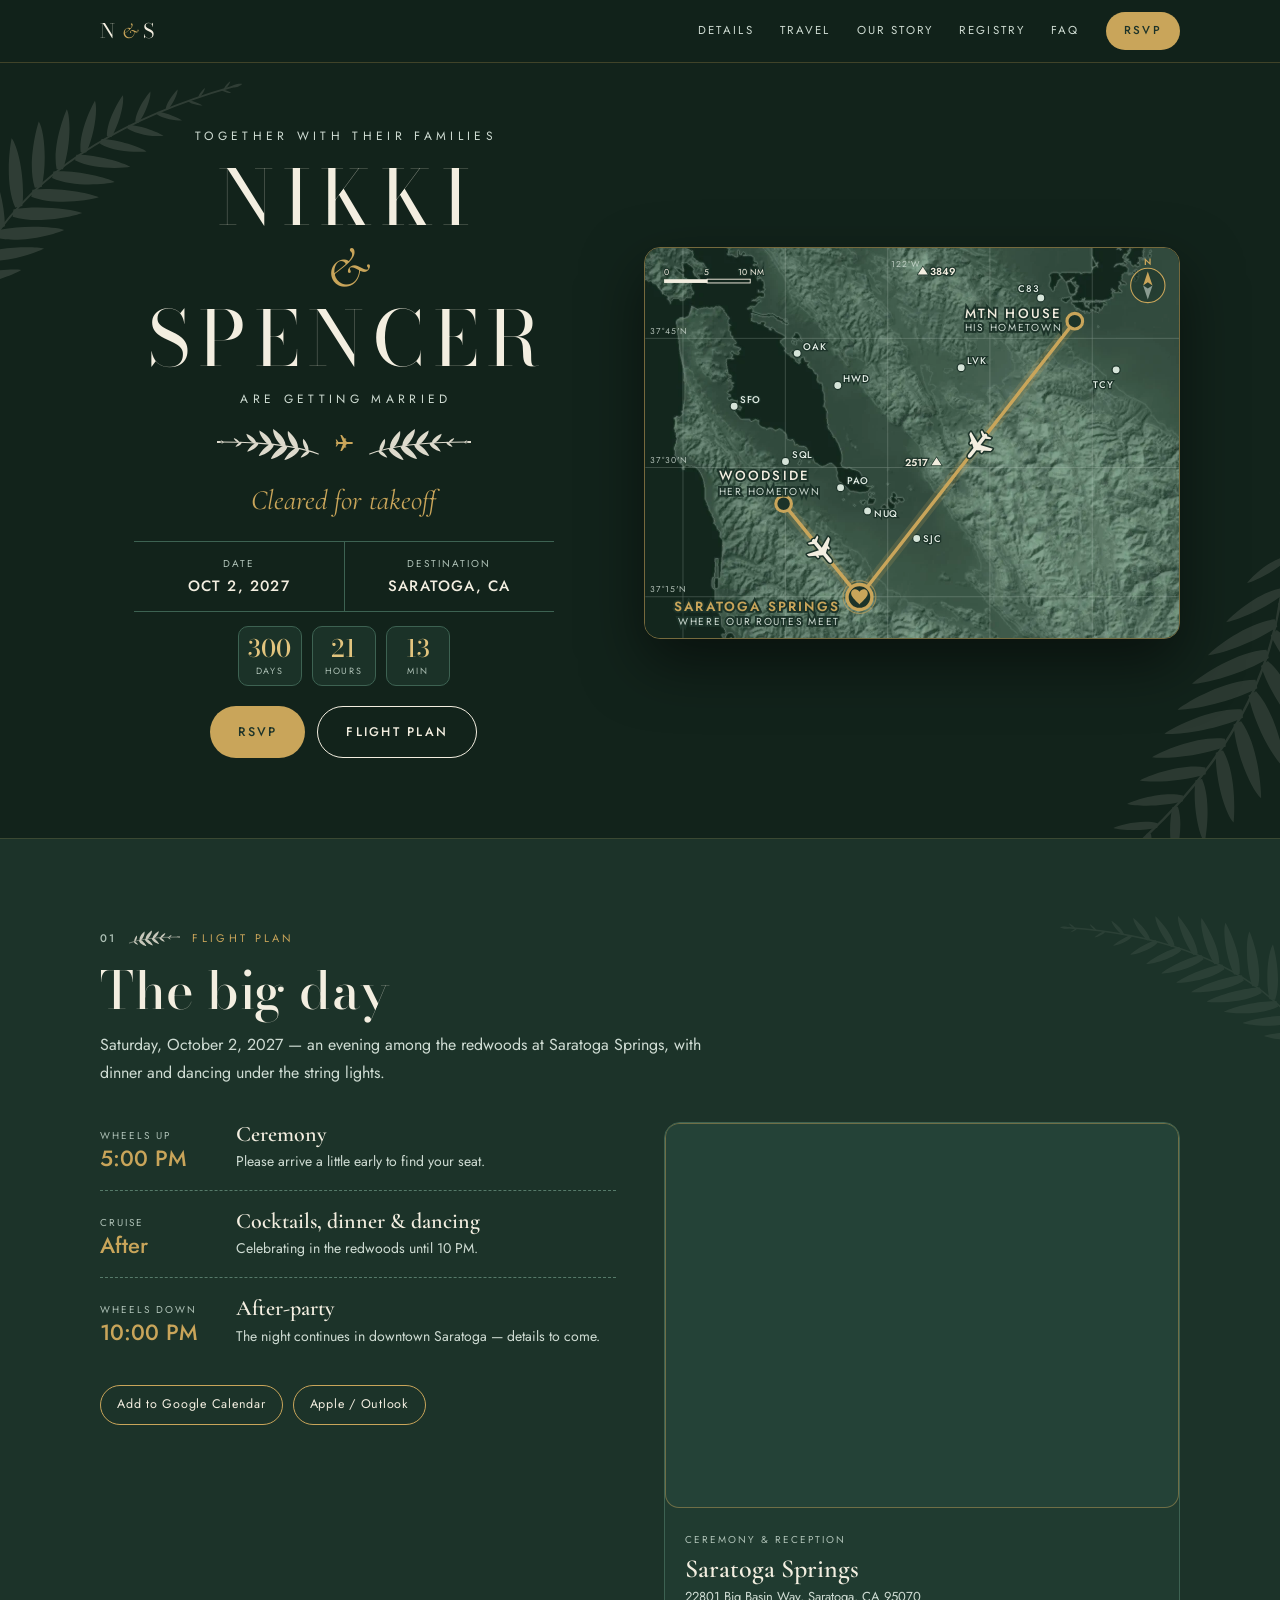
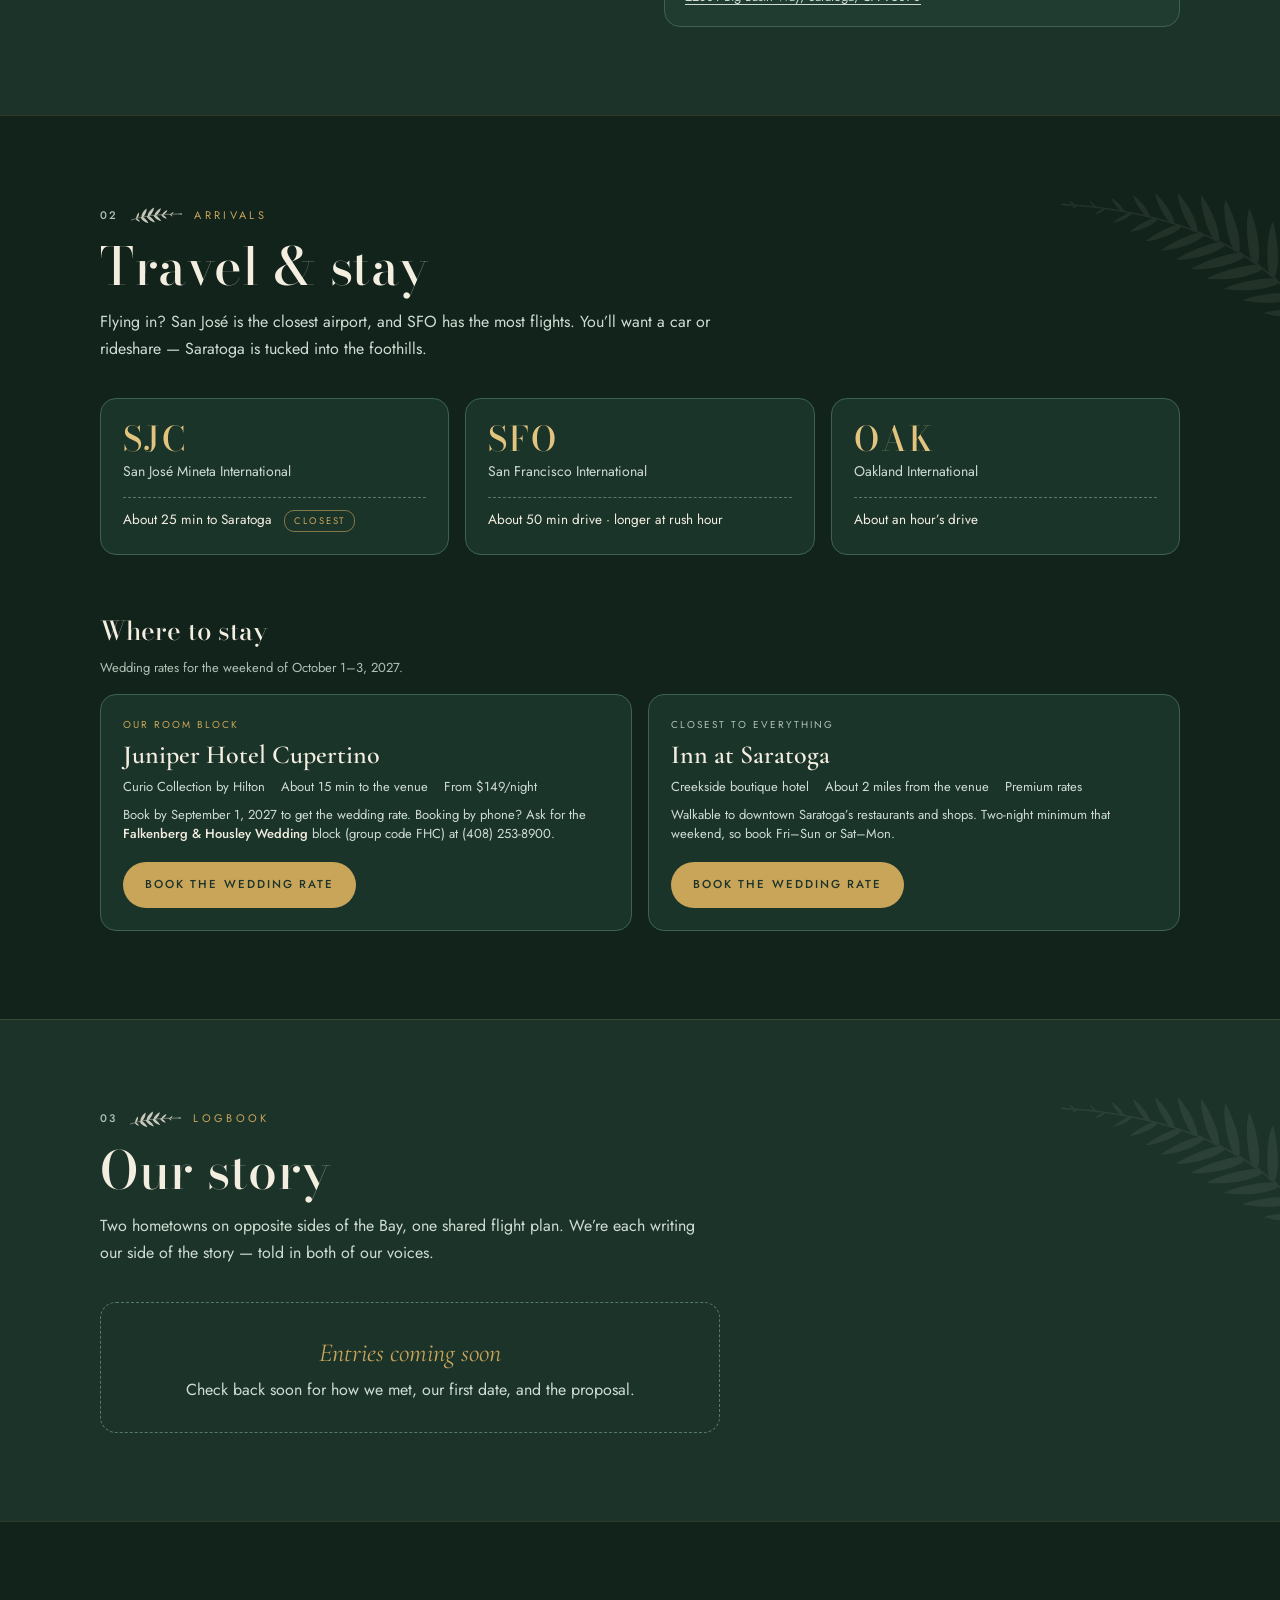
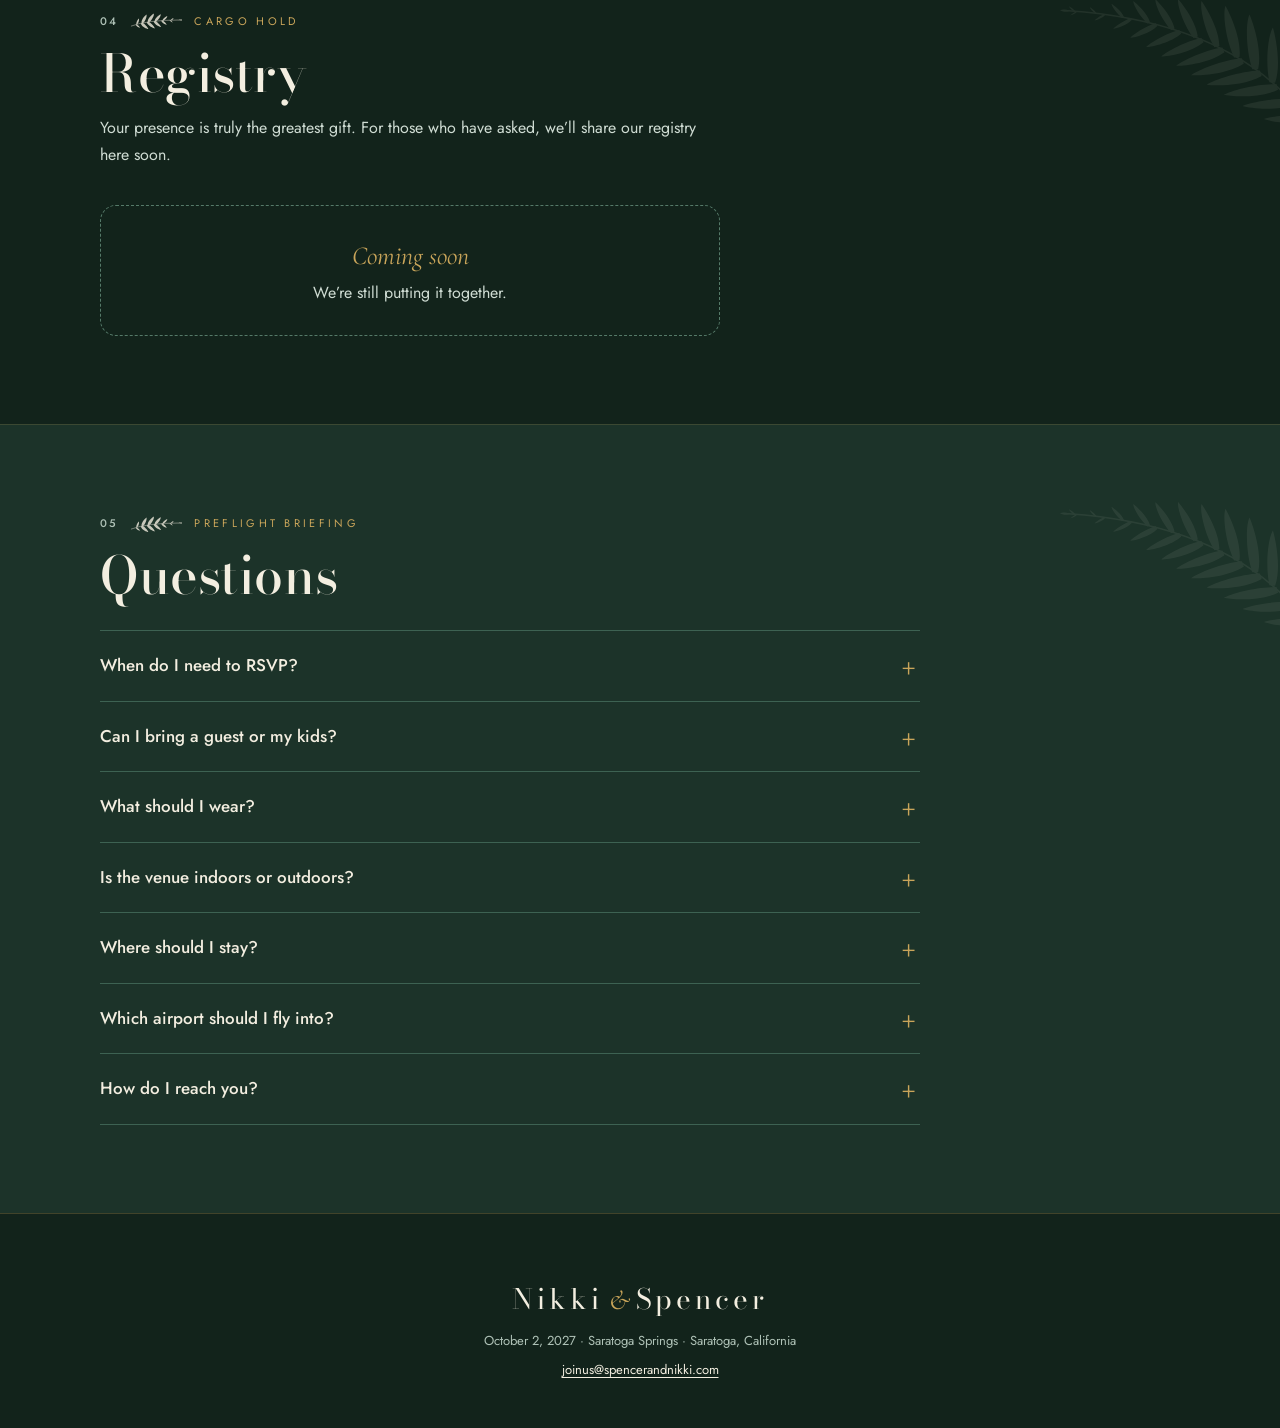
==== commit 999eaff5: "Update index.html" ====
--- a/index.html
+++ b/index.html
@@ -134,14 +134,14 @@
 <div class="venue">Juniper Hotel Cupertino</div>
 <div class="meta"><span>Curio Collection by Hilton</span><span>About 15 min to the venue</span><span>From $149/night</span></div>
 <p class="small" style="margin:0;color:var(--soft)">Book by September 1, 2027 to get the wedding rate. Booking by phone? Ask for the <b style="color:var(--cream);font-weight:500">Falkenberg &amp; Housley Wedding</b> block (group code FHC) at (408) 253-8900.</p>
-<a class="btn" href="https://www.hilton.com/en/book/reservation/deeplink/?ctyhocn=SJCCCQQ&amp;groupCode=FHC&amp;arrivaldate=2027-10-01&amp;departuredate=2027-10-03&amp;cid=OM,WW,HILTONLINK,EN,DirectLink&amp;fromId=HILTONLINKDIRECT" target="_blank" rel="noopener">Book the wedding rate</a>
+<a class="btn" href="https://www.hilton.com/en/book/reservation/rooms/?ctyhocn=SJCCCQQ&amp;arrivalDate=2027-10-01&amp;departureDate=2027-10-03&amp;groupCode=FHC&amp;room1NumAdults=1">Book the wedding rate</a>
 </div>
 <div class="card hotel">
 <span class="lbl">Closest to everything</span>
 <div class="venue">Inn at Saratoga</div>
 <div class="meta"><span>Creekside boutique hotel</span><span>About 2 miles from the venue</span><span>Premium rates</span></div>
-<p class="small" style="margin:0;color:var(--soft)">Walkable to downtown Saratoga’s restaurants and shops.</p>
-<a class="btn" href="https://www.hilton.com/en/book/reservation/deeplink/?ctyhocn=SJCSTUP&amp;arrivalDate=2027-10-02&amp;departureDate=2027-10-03&amp;srpCodes=IDO27" target="_blank" rel="noopener">Book the wedding rate</a>
+<p class="small" style="margin:0;color:var(--soft)">Walkable to downtown Saratoga’s restaurants and shops. Two-night minimum that weekend, so book Fri–Sun or Sat–Mon.</p>
+<a class="btn" href="https://www.hilton.com/en/book/reservation/deeplink/?ctyhocn=SJCSTUP&amp;arrivalDate=2027-10-01&amp;departureDate=2027-10-03&amp;srpCodes=IDO27">Book the wedding rate</a>
 </div>
 </div>
 </div>
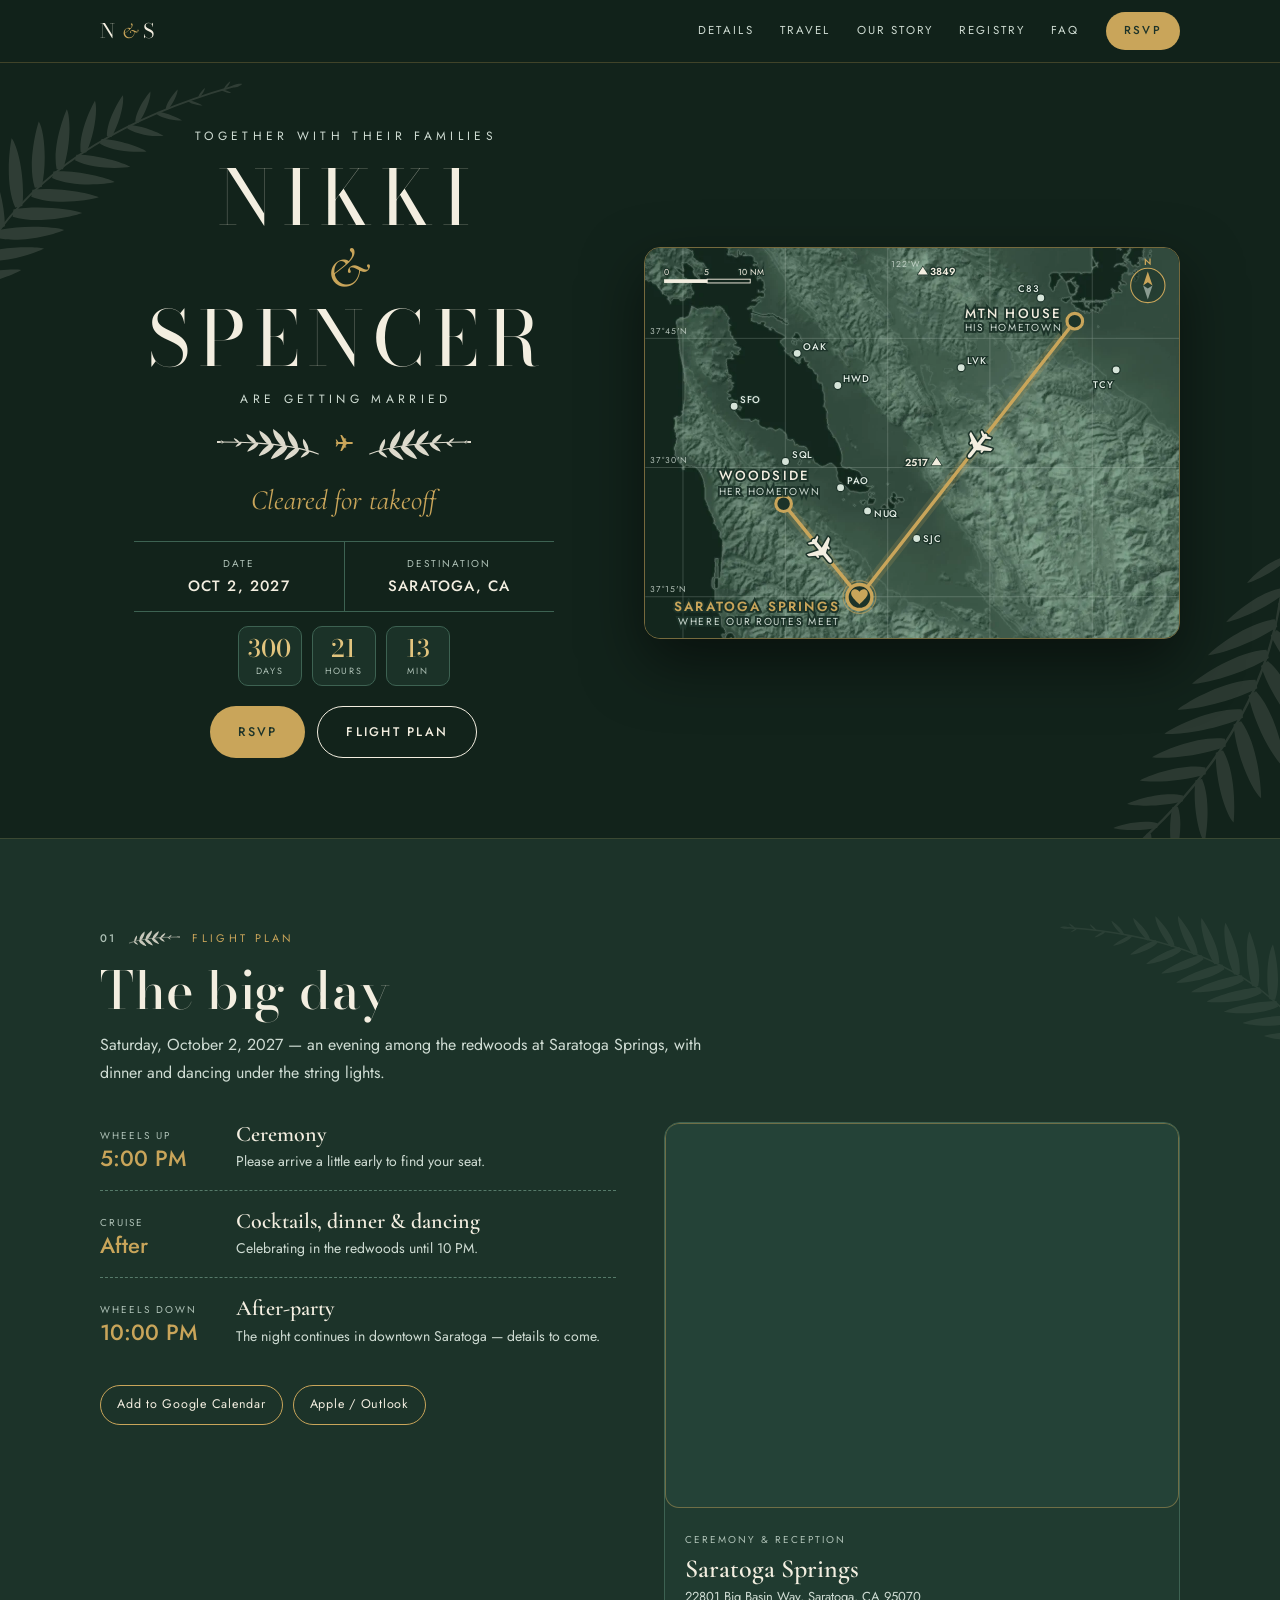
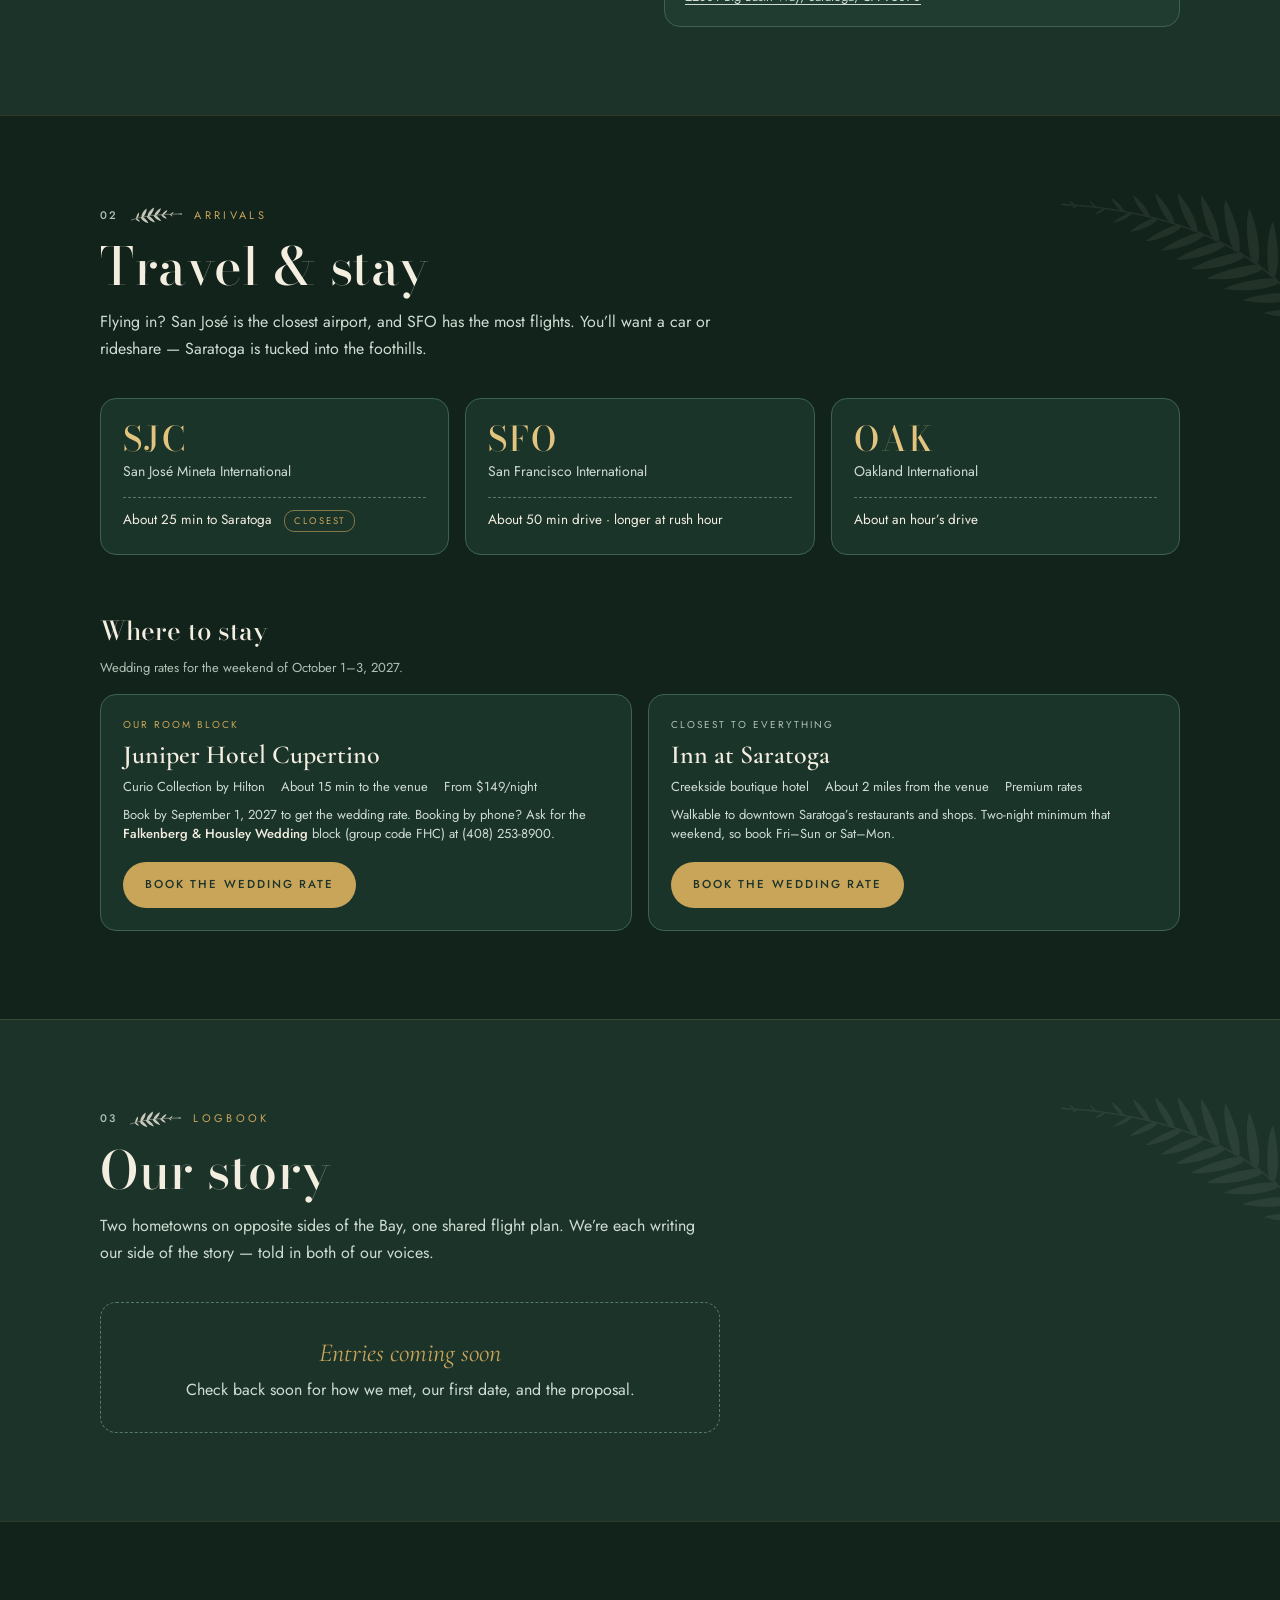
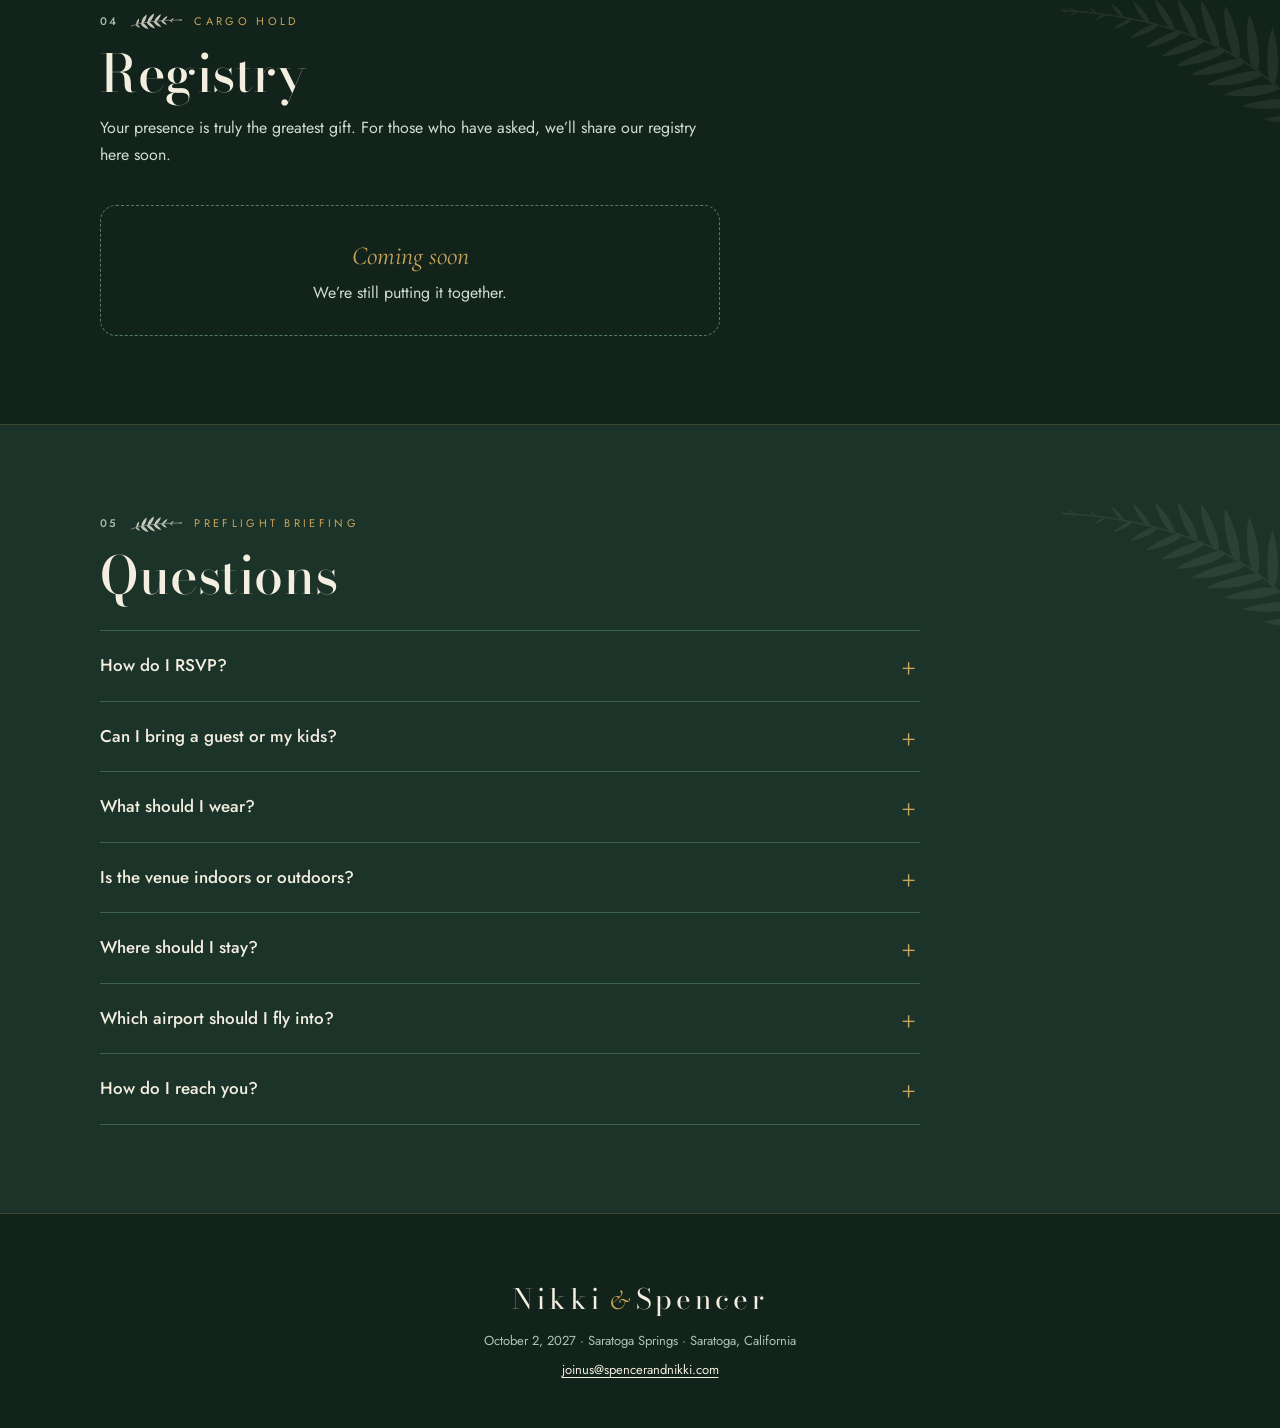
==== commit 2df801f7: "Update index.html" ====
--- a/index.html
+++ b/index.html
@@ -177,7 +177,7 @@
 <div class="kick"><b>05</b><svg class="sp" viewBox="0 0 156 64" fill="currentColor" aria-hidden="true"><path d="M4.0 48.0Q50.0 30.0 150.0 30.0" fill="none" stroke="currentColor" stroke-width="1.6" stroke-linecap="round"/><path d="M17.0 44.3C19.4 49.7 27.3 53.1 30.4 53.4C29.5 50.9 24.6 44.6 18.9 42.4ZM21.8 43.0C26.6 37.5 28.1 28.4 26.6 25.2C24.3 27.4 18.0 35.4 18.8 42.3ZM32.4 40.9C36.3 50.3 49.7 56.3 54.9 57.0C53.5 52.6 45.3 41.7 35.6 37.7ZM38.9 39.6C47.1 32.2 51.1 18.7 49.5 13.6C45.5 16.6 34.6 27.4 34.5 37.9ZM50.4 37.8C54.7 48.2 69.4 54.8 75.1 55.6C73.6 50.8 64.6 38.7 54.0 34.3ZM57.4 36.8C66.9 29.9 72.8 16.1 71.7 10.5C67.1 13.2 54.3 23.3 53.0 34.4ZM70.8 35.1C74.8 44.4 88.1 50.3 93.3 51.0C91.9 46.7 83.7 35.8 74.1 31.9ZM77.7 34.4C86.5 29.2 92.9 17.7 92.4 12.7C88.2 14.6 76.1 22.4 74.0 31.9ZM93.7 32.8C96.7 39.8 106.8 44.1 110.6 44.5C109.5 41.3 103.3 33.2 96.1 30.4ZM99.8 32.4C106.6 29.3 111.9 21.4 111.9 17.7C108.7 18.9 99.5 23.6 97.3 30.4ZM118.7 31.1C120.5 35.0 126.1 37.2 128.3 37.4C127.7 35.7 124.1 31.2 120.0 29.8ZM124.0 30.9C127.6 29.6 130.7 25.8 130.8 23.9C129.2 24.4 124.2 26.4 122.8 29.8ZM145.8 30.3C146.5 31.7 148.6 32.5 149.4 32.5C149.2 31.9 147.8 30.3 146.3 29.7ZM147.3 30.3C148.8 29.8 150.3 28.3 150.4 27.5C149.7 27.6 147.5 28.3 146.8 29.7ZM150.0 30.8C154.2 32.4 160.2 31.2 162.0 30.0C160.2 29.2 154.2 27.7 150.0 29.2Z"/></svg>Preflight briefing</div>
 <h2>Questions</h2>
 <div class="faq">
-<details><summary>When do I need to RSVP?</summary><p>Please reply by February 1, 2027 using the personal link in your save-the-date email. You can change your reply anytime with that same link.</p></details>
+<details><summary>How do I RSVP?</summary><p>Use the RSVP button in your save-the-date email. It takes you straight to your party’s reservation.</p></details>
 <details><summary>Can I bring a guest or my kids?</summary><p>Your invitation lists everyone in your party by name — we’ve made sure each person who is invited is listed. If you have any questions about your invitation, just reach out to us.</p></details>
 <details><summary>What should I wear?</summary><p>We’ll share the dress code with the formal invitation. The celebration is outdoors among the redwoods, and October evenings in Saratoga can get cool, so bring a warm layer.</p></details>
 <details><summary>Is the venue indoors or outdoors?</summary><p>Saratoga Springs is an outdoor venue set in the redwoods, with string lights overhead. Comfortable shoes for some uneven ground are a good idea.</p></details>
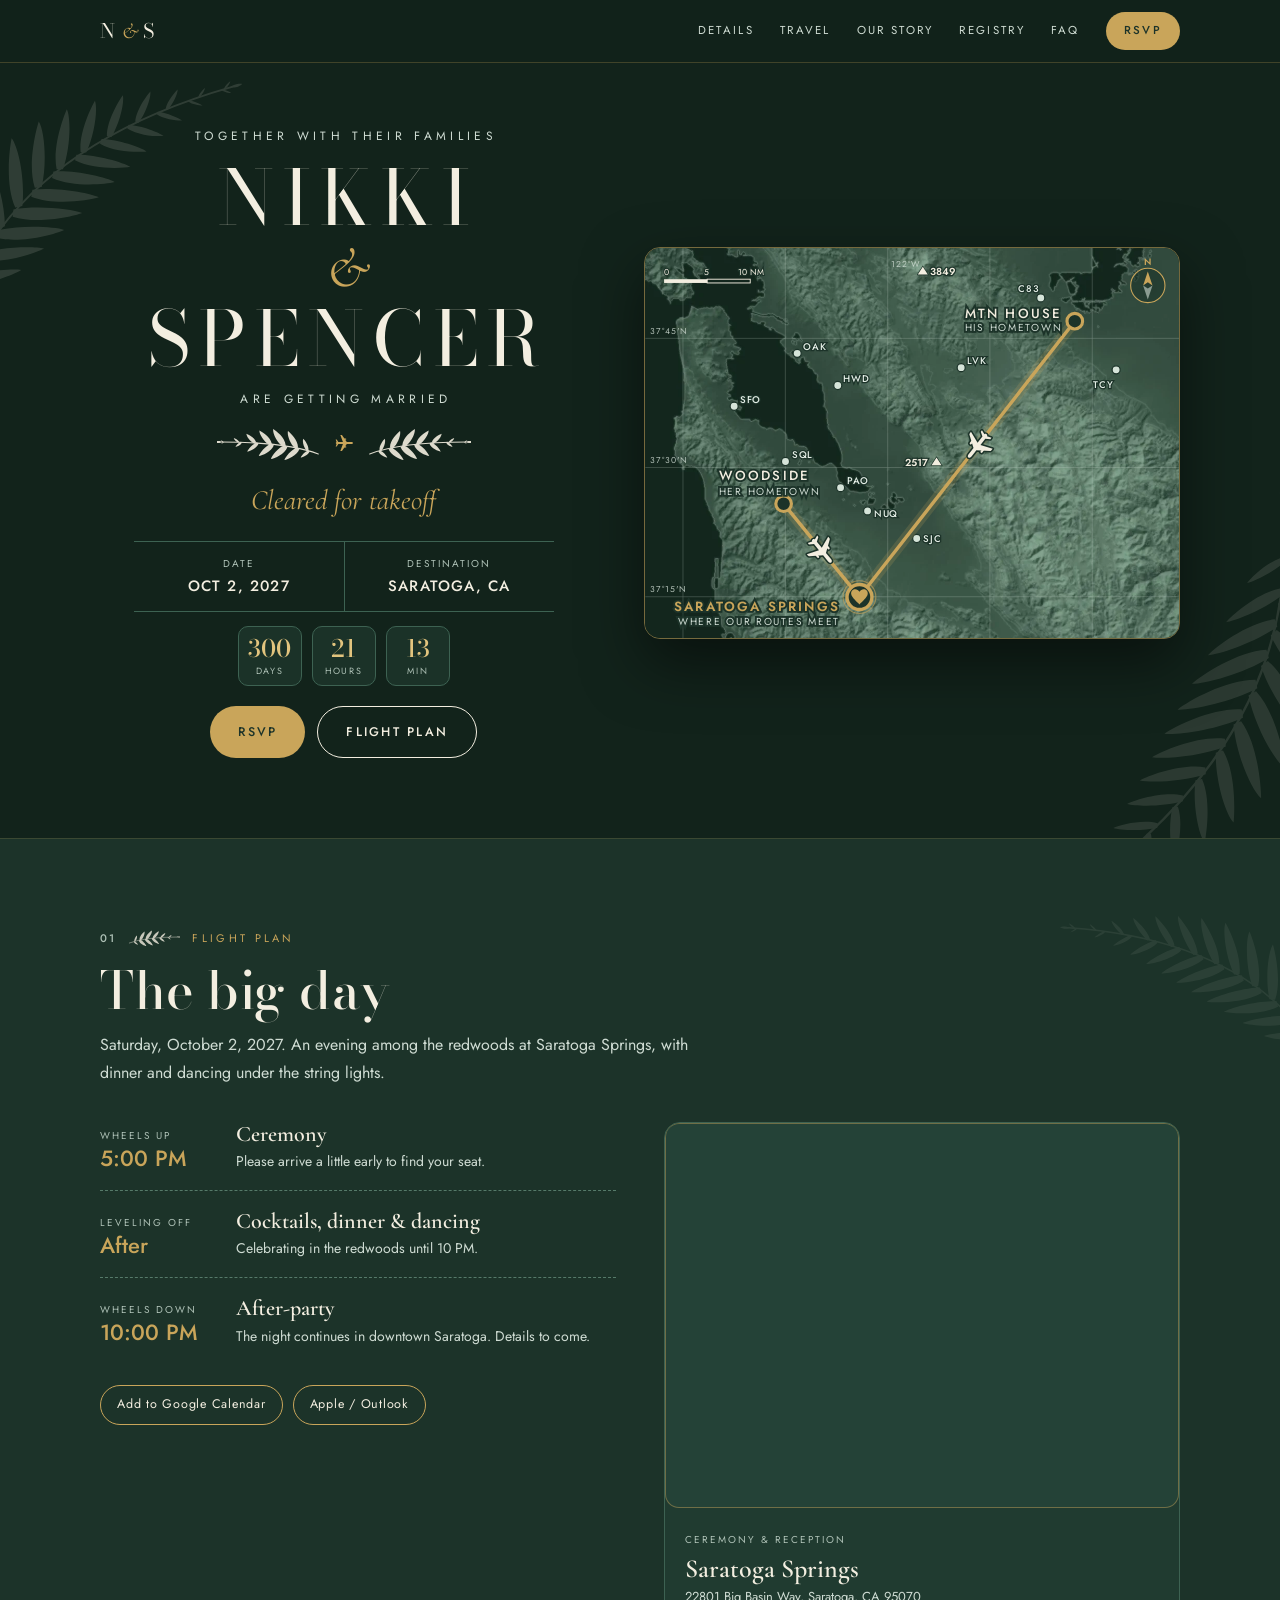
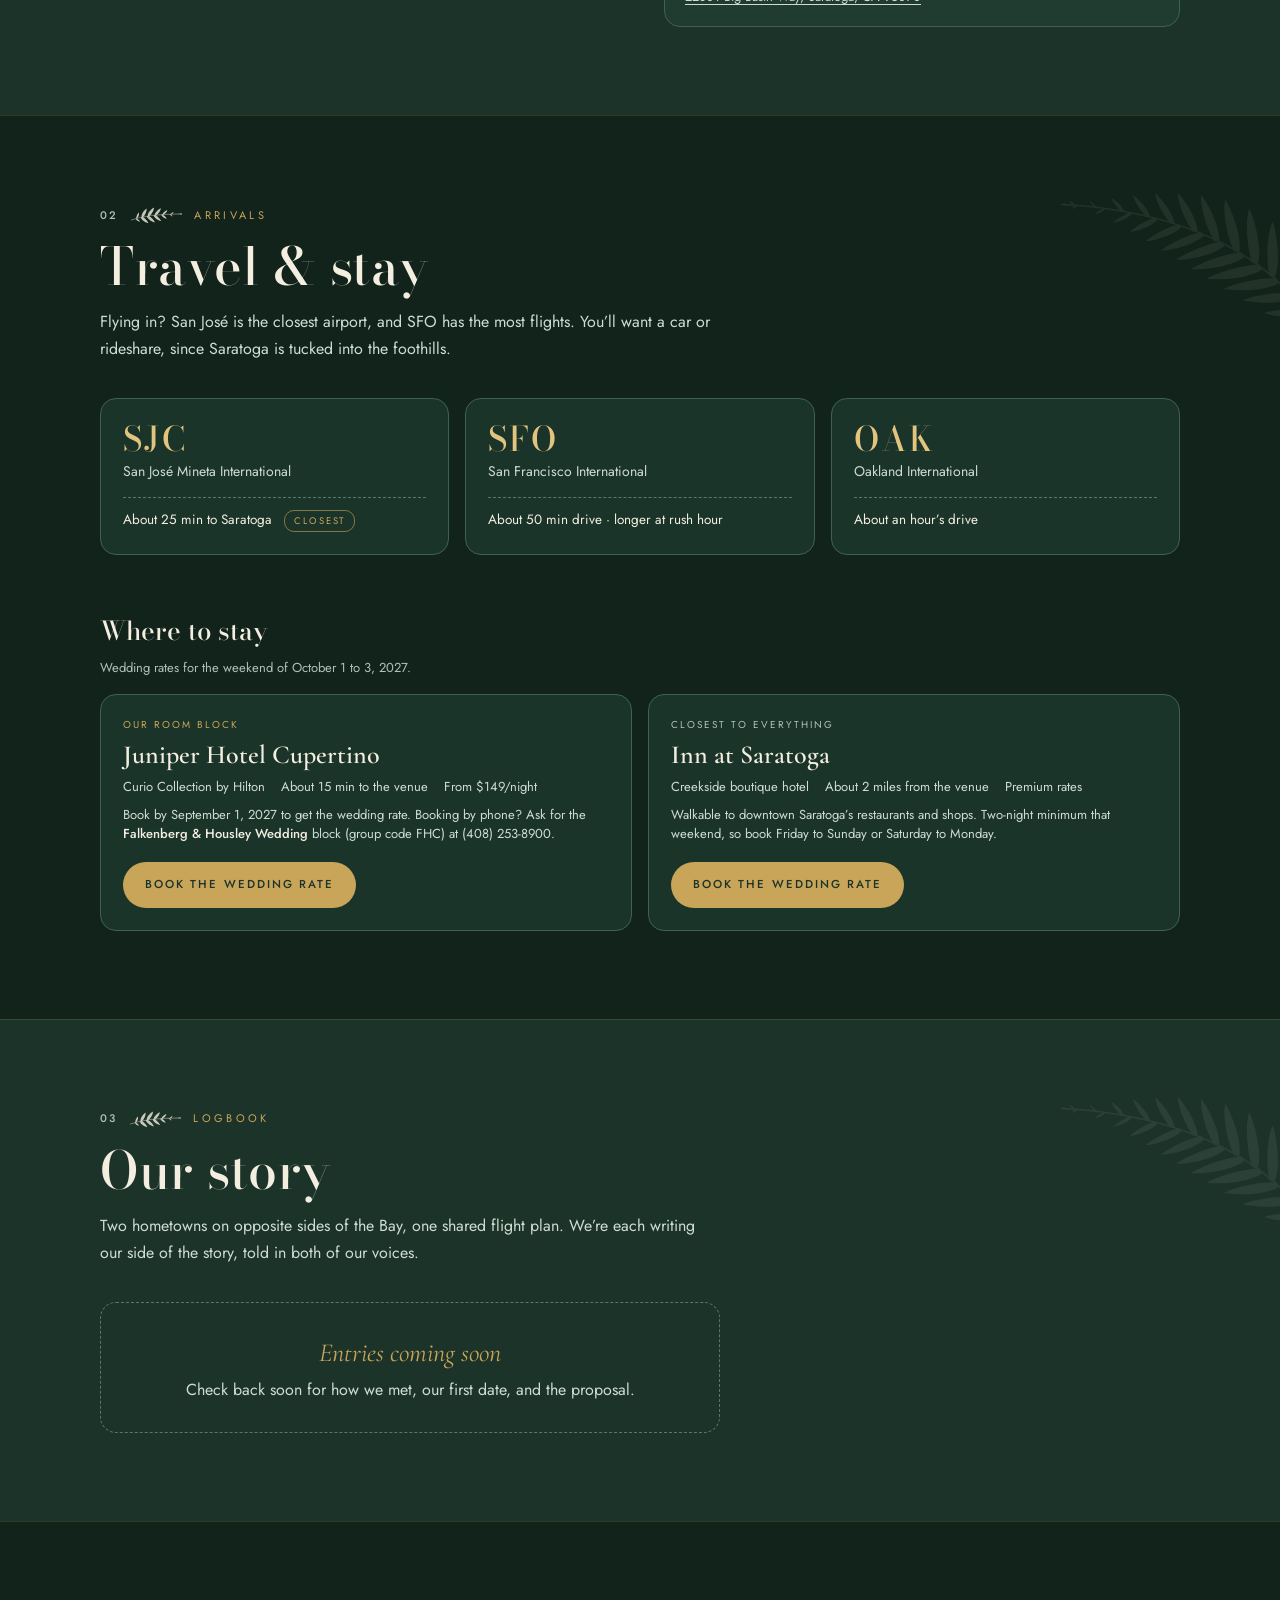
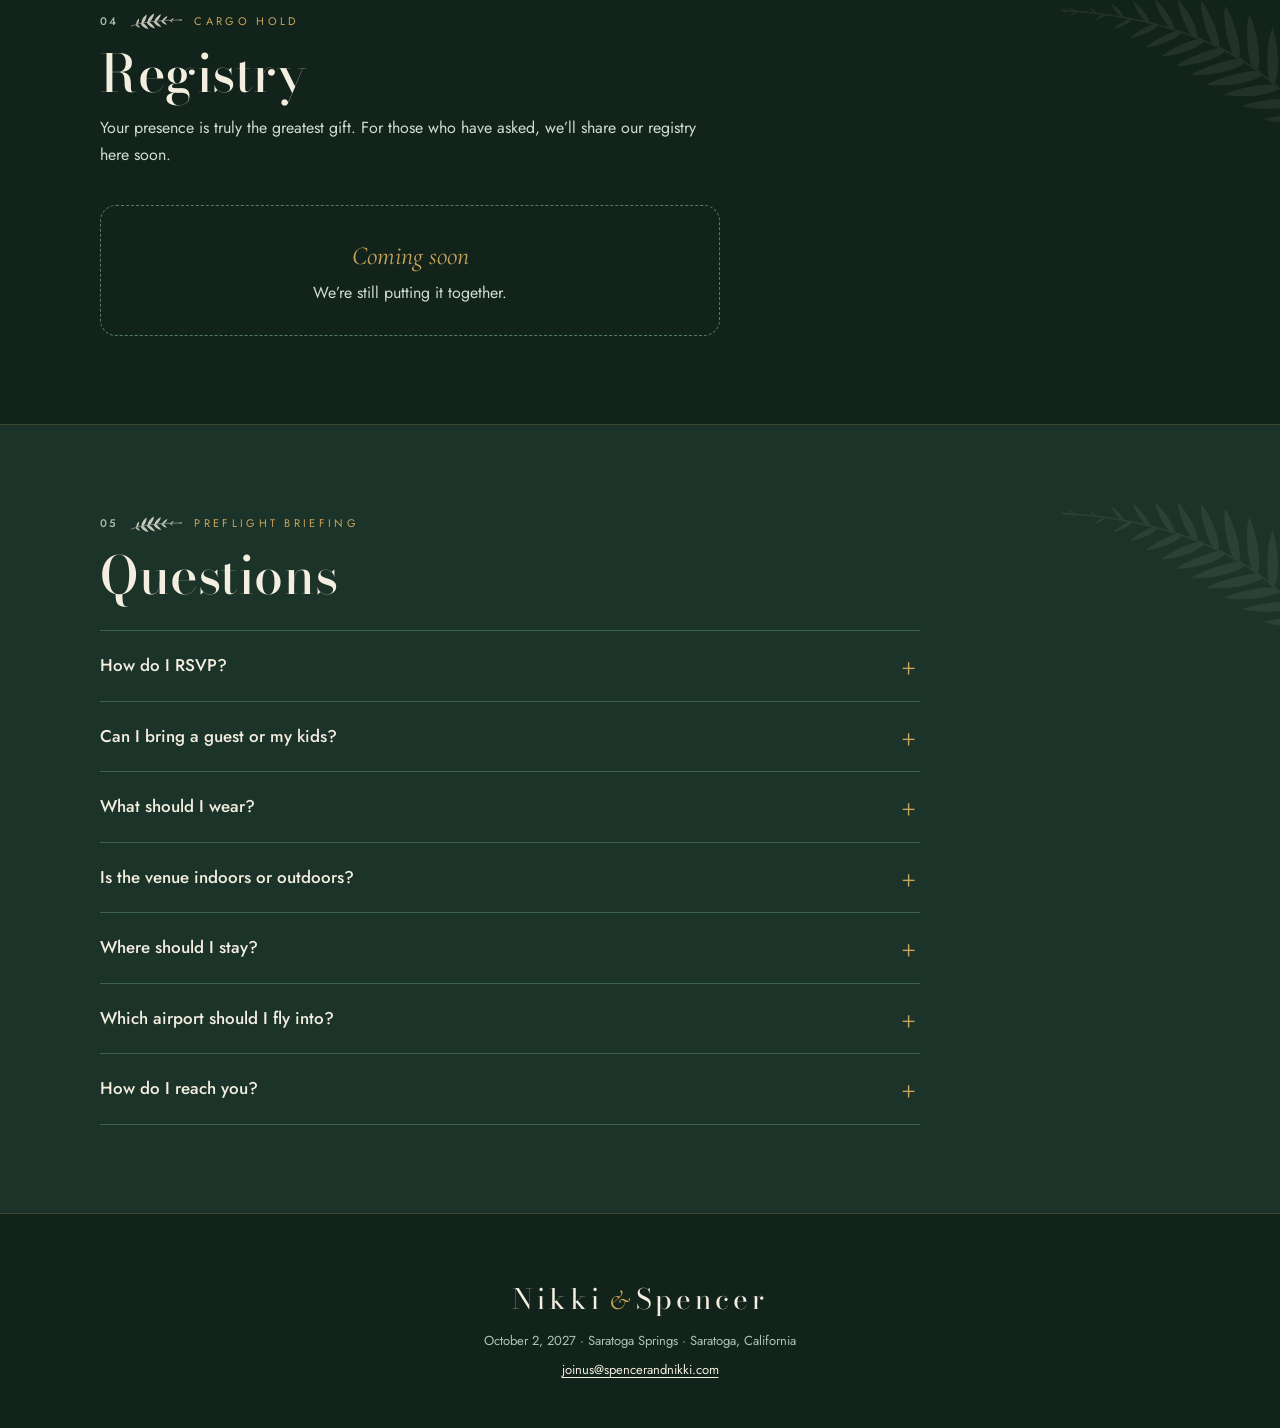
==== commit 60e4dca2: "Update index.html" ====
--- a/index.html
+++ b/index.html
@@ -48,7 +48,7 @@
 <div><span class="lbl">Destination</span><span class="v">SARATOGA, CA</span></div>
 </div>
 <div class="count" id="count" aria-label="Countdown to the wedding">
-<div><b id="cd-d">—</b><span>Days</span></div><div><b id="cd-h">—</b><span>Hours</span></div><div><b id="cd-m">—</b><span>Min</span></div>
+<div><b id="cd-d"></b><span>Days</span></div><div><b id="cd-h"></b><span>Hours</span></div><div><b id="cd-m"></b><span>Min</span></div>
 </div>
 <div class="hero-cta">
 <a class="btn" href="rsvp/">RSVP</a>
@@ -87,13 +87,13 @@
 <div class="wrap">
 <div class="kick"><b>01</b><svg class="sp" viewBox="0 0 156 64" fill="currentColor" aria-hidden="true"><path d="M4.0 48.0Q50.0 30.0 150.0 30.0" fill="none" stroke="currentColor" stroke-width="1.6" stroke-linecap="round"/><path d="M17.0 44.3C19.4 49.7 27.3 53.1 30.4 53.4C29.5 50.9 24.6 44.6 18.9 42.4ZM21.8 43.0C26.6 37.5 28.1 28.4 26.6 25.2C24.3 27.4 18.0 35.4 18.8 42.3ZM32.4 40.9C36.3 50.3 49.7 56.3 54.9 57.0C53.5 52.6 45.3 41.7 35.6 37.7ZM38.9 39.6C47.1 32.2 51.1 18.7 49.5 13.6C45.5 16.6 34.6 27.4 34.5 37.9ZM50.4 37.8C54.7 48.2 69.4 54.8 75.1 55.6C73.6 50.8 64.6 38.7 54.0 34.3ZM57.4 36.8C66.9 29.9 72.8 16.1 71.7 10.5C67.1 13.2 54.3 23.3 53.0 34.4ZM70.8 35.1C74.8 44.4 88.1 50.3 93.3 51.0C91.9 46.7 83.7 35.8 74.1 31.9ZM77.7 34.4C86.5 29.2 92.9 17.7 92.4 12.7C88.2 14.6 76.1 22.4 74.0 31.9ZM93.7 32.8C96.7 39.8 106.8 44.1 110.6 44.5C109.5 41.3 103.3 33.2 96.1 30.4ZM99.8 32.4C106.6 29.3 111.9 21.4 111.9 17.7C108.7 18.9 99.5 23.6 97.3 30.4ZM118.7 31.1C120.5 35.0 126.1 37.2 128.3 37.4C127.7 35.7 124.1 31.2 120.0 29.8ZM124.0 30.9C127.6 29.6 130.7 25.8 130.8 23.9C129.2 24.4 124.2 26.4 122.8 29.8ZM145.8 30.3C146.5 31.7 148.6 32.5 149.4 32.5C149.2 31.9 147.8 30.3 146.3 29.7ZM147.3 30.3C148.8 29.8 150.3 28.3 150.4 27.5C149.7 27.6 147.5 28.3 146.8 29.7ZM150.0 30.8C154.2 32.4 160.2 31.2 162.0 30.0C160.2 29.2 154.2 27.7 150.0 29.2Z"/></svg>Flight plan</div>
 <h2>The big day</h2>
-<p class="lede">Saturday, October 2, 2027 — an evening among the redwoods at Saratoga Springs, with dinner and dancing under the string lights.</p>
+<p class="lede">Saturday, October 2, 2027. An evening among the redwoods at Saratoga Springs, with dinner and dancing under the string lights.</p>
 <div class="two">
 <div>
 <div class="tl">
 <div class="tl-row"><div class="tl-t"><span class="lbl">Wheels up</span><b>5:00 PM</b></div><div class="tl-d"><div class="venue">Ceremony</div><p>Please arrive a little early to find your seat.</p></div></div>
-<div class="tl-row"><div class="tl-t"><span class="lbl">Cruise</span><b>After</b></div><div class="tl-d"><div class="venue">Cocktails, dinner &amp; dancing</div><p>Celebrating in the redwoods until 10 PM.</p></div></div>
-<div class="tl-row"><div class="tl-t"><span class="lbl">Wheels down</span><b>10:00 PM</b></div><div class="tl-d"><div class="venue">After-party</div><p>The night continues in downtown Saratoga — details to come.</p></div></div>
+<div class="tl-row"><div class="tl-t"><span class="lbl">Leveling off</span><b>After</b></div><div class="tl-d"><div class="venue">Cocktails, dinner &amp; dancing</div><p>Celebrating in the redwoods until 10 PM.</p></div></div>
+<div class="tl-row"><div class="tl-t"><span class="lbl">Wheels down</span><b>10:00 PM</b></div><div class="tl-d"><div class="venue">After-party</div><p>The night continues in downtown Saratoga. Details to come.</p></div></div>
 </div>
 <div class="cal">
 <a href="https://calendar.google.com/calendar/render?action=TEMPLATE&amp;text=Nikki+%26+Spencer%E2%80%99s+Wedding&amp;dates=20271003T000000Z/20271003T050000Z&amp;ctz=America/Los_Angeles&amp;location=Saratoga+Springs,+22801+Big+Basin+Way,+Saratoga,+CA&amp;details=https://spencerandnikki.com" target="_blank" rel="noopener">Add to Google Calendar</a>
@@ -119,7 +119,7 @@
 <div class="wrap">
 <div class="kick"><b>02</b><svg class="sp" viewBox="0 0 156 64" fill="currentColor" aria-hidden="true"><path d="M4.0 48.0Q50.0 30.0 150.0 30.0" fill="none" stroke="currentColor" stroke-width="1.6" stroke-linecap="round"/><path d="M17.0 44.3C19.4 49.7 27.3 53.1 30.4 53.4C29.5 50.9 24.6 44.6 18.9 42.4ZM21.8 43.0C26.6 37.5 28.1 28.4 26.6 25.2C24.3 27.4 18.0 35.4 18.8 42.3ZM32.4 40.9C36.3 50.3 49.7 56.3 54.9 57.0C53.5 52.6 45.3 41.7 35.6 37.7ZM38.9 39.6C47.1 32.2 51.1 18.7 49.5 13.6C45.5 16.6 34.6 27.4 34.5 37.9ZM50.4 37.8C54.7 48.2 69.4 54.8 75.1 55.6C73.6 50.8 64.6 38.7 54.0 34.3ZM57.4 36.8C66.9 29.9 72.8 16.1 71.7 10.5C67.1 13.2 54.3 23.3 53.0 34.4ZM70.8 35.1C74.8 44.4 88.1 50.3 93.3 51.0C91.9 46.7 83.7 35.8 74.1 31.9ZM77.7 34.4C86.5 29.2 92.9 17.7 92.4 12.7C88.2 14.6 76.1 22.4 74.0 31.9ZM93.7 32.8C96.7 39.8 106.8 44.1 110.6 44.5C109.5 41.3 103.3 33.2 96.1 30.4ZM99.8 32.4C106.6 29.3 111.9 21.4 111.9 17.7C108.7 18.9 99.5 23.6 97.3 30.4ZM118.7 31.1C120.5 35.0 126.1 37.2 128.3 37.4C127.7 35.7 124.1 31.2 120.0 29.8ZM124.0 30.9C127.6 29.6 130.7 25.8 130.8 23.9C129.2 24.4 124.2 26.4 122.8 29.8ZM145.8 30.3C146.5 31.7 148.6 32.5 149.4 32.5C149.2 31.9 147.8 30.3 146.3 29.7ZM147.3 30.3C148.8 29.8 150.3 28.3 150.4 27.5C149.7 27.6 147.5 28.3 146.8 29.7ZM150.0 30.8C154.2 32.4 160.2 31.2 162.0 30.0C160.2 29.2 154.2 27.7 150.0 29.2Z"/></svg>Arrivals</div>
 <h2>Travel &amp; stay</h2>
-<p class="lede">Flying in? San José is the closest airport, and SFO has the most flights. You’ll want a car or rideshare — Saratoga is tucked into the foothills.</p>
+<p class="lede">Flying in? San José is the closest airport, and SFO has the most flights. You’ll want a car or rideshare, since Saratoga is tucked into the foothills.</p>
 <div class="grid3">
 <div class="card apt"><b>SJC</b><span class="nm">San José Mineta International</span><div class="dr">About 25 min to Saratoga <span class="tag">Closest</span></div></div>
 <div class="card apt"><b>SFO</b><span class="nm">San Francisco International</span><div class="dr">About 50 min drive · longer at rush hour</div></div>
@@ -127,7 +127,7 @@
 </div>
 
 <h3 class="sub">Where to stay</h3>
-<p class="small" style="margin:8px 0 0">Wedding rates for the weekend of October 1–3, 2027.</p>
+<p class="small" style="margin:8px 0 0">Wedding rates for the weekend of October 1 to 3, 2027.</p>
 <div class="hotels">
 <div class="card hotel">
 <span class="lbl" style="color:var(--gold)">Our room block</span>
@@ -140,7 +140,7 @@
 <span class="lbl">Closest to everything</span>
 <div class="venue">Inn at Saratoga</div>
 <div class="meta"><span>Creekside boutique hotel</span><span>About 2 miles from the venue</span><span>Premium rates</span></div>
-<p class="small" style="margin:0;color:var(--soft)">Walkable to downtown Saratoga’s restaurants and shops. Two-night minimum that weekend, so book Fri–Sun or Sat–Mon.</p>
+<p class="small" style="margin:0;color:var(--soft)">Walkable to downtown Saratoga’s restaurants and shops. Two-night minimum that weekend, so book Friday to Sunday or Saturday to Monday.</p>
 <a class="btn" href="https://www.hilton.com/en/book/reservation/deeplink/?ctyhocn=SJCSTUP&amp;arrivalDate=2027-10-01&amp;departureDate=2027-10-03&amp;srpCodes=IDO27">Book the wedding rate</a>
 </div>
 </div>
@@ -152,7 +152,7 @@
 <div class="wrap">
 <div class="kick"><b>03</b><svg class="sp" viewBox="0 0 156 64" fill="currentColor" aria-hidden="true"><path d="M4.0 48.0Q50.0 30.0 150.0 30.0" fill="none" stroke="currentColor" stroke-width="1.6" stroke-linecap="round"/><path d="M17.0 44.3C19.4 49.7 27.3 53.1 30.4 53.4C29.5 50.9 24.6 44.6 18.9 42.4ZM21.8 43.0C26.6 37.5 28.1 28.4 26.6 25.2C24.3 27.4 18.0 35.4 18.8 42.3ZM32.4 40.9C36.3 50.3 49.7 56.3 54.9 57.0C53.5 52.6 45.3 41.7 35.6 37.7ZM38.9 39.6C47.1 32.2 51.1 18.7 49.5 13.6C45.5 16.6 34.6 27.4 34.5 37.9ZM50.4 37.8C54.7 48.2 69.4 54.8 75.1 55.6C73.6 50.8 64.6 38.7 54.0 34.3ZM57.4 36.8C66.9 29.9 72.8 16.1 71.7 10.5C67.1 13.2 54.3 23.3 53.0 34.4ZM70.8 35.1C74.8 44.4 88.1 50.3 93.3 51.0C91.9 46.7 83.7 35.8 74.1 31.9ZM77.7 34.4C86.5 29.2 92.9 17.7 92.4 12.7C88.2 14.6 76.1 22.4 74.0 31.9ZM93.7 32.8C96.7 39.8 106.8 44.1 110.6 44.5C109.5 41.3 103.3 33.2 96.1 30.4ZM99.8 32.4C106.6 29.3 111.9 21.4 111.9 17.7C108.7 18.9 99.5 23.6 97.3 30.4ZM118.7 31.1C120.5 35.0 126.1 37.2 128.3 37.4C127.7 35.7 124.1 31.2 120.0 29.8ZM124.0 30.9C127.6 29.6 130.7 25.8 130.8 23.9C129.2 24.4 124.2 26.4 122.8 29.8ZM145.8 30.3C146.5 31.7 148.6 32.5 149.4 32.5C149.2 31.9 147.8 30.3 146.3 29.7ZM147.3 30.3C148.8 29.8 150.3 28.3 150.4 27.5C149.7 27.6 147.5 28.3 146.8 29.7ZM150.0 30.8C154.2 32.4 160.2 31.2 162.0 30.0C160.2 29.2 154.2 27.7 150.0 29.2Z"/></svg>Logbook</div>
 <h2>Our story</h2>
-<p class="lede">Two hometowns on opposite sides of the Bay, one shared flight plan. We’re each writing our side of the story — told in both of our voices.</p>
+<p class="lede">Two hometowns on opposite sides of the Bay, one shared flight plan. We’re each writing our side of the story, told in both of our voices.</p>
 <div class="story">
 <div class="soon"><span class="script">Entries coming soon</span>Check back soon for how we met, our first date, and the proposal.</div>
 </div>
@@ -178,12 +178,12 @@
 <h2>Questions</h2>
 <div class="faq">
 <details><summary>How do I RSVP?</summary><p>Use the RSVP button in your save-the-date email. It takes you straight to your party’s reservation.</p></details>
-<details><summary>Can I bring a guest or my kids?</summary><p>Your invitation lists everyone in your party by name — we’ve made sure each person who is invited is listed. If you have any questions about your invitation, just reach out to us.</p></details>
+<details><summary>Can I bring a guest or my kids?</summary><p>Your invitation lists everyone in your party by name. We’ve made sure each person who is invited is listed. If you have any questions about your invitation, just reach out to us.</p></details>
 <details><summary>What should I wear?</summary><p>We’ll share the dress code with the formal invitation. The celebration is outdoors among the redwoods, and October evenings in Saratoga can get cool, so bring a warm layer.</p></details>
 <details><summary>Is the venue indoors or outdoors?</summary><p>Saratoga Springs is an outdoor venue set in the redwoods, with string lights overhead. Comfortable shoes for some uneven ground are a good idea.</p></details>
 <details><summary>Where should I stay?</summary><p>We have a room block at the Juniper Hotel Cupertino, and the Inn at Saratoga is closest to everything. See <a href="#travel">Travel &amp; stay</a> for booking links.</p></details>
 <details><summary>Which airport should I fly into?</summary><p>San José (SJC) is closest, about 25 minutes away. SFO is about 50 minutes and usually has the most flight options.</p></details>
-<details><summary>How do I reach you?</summary><p>Email us at <a href="mailto:joinus@spencerandnikki.com">joinus@spencerandnikki.com</a> — it goes straight to both of us.</p></details>
+<details><summary>How do I reach you?</summary><p>Email us at <a href="mailto:joinus@spencerandnikki.com">joinus@spencerandnikki.com</a>. It goes straight to both of us.</p></details>
 </div>
 </div>
 </section>
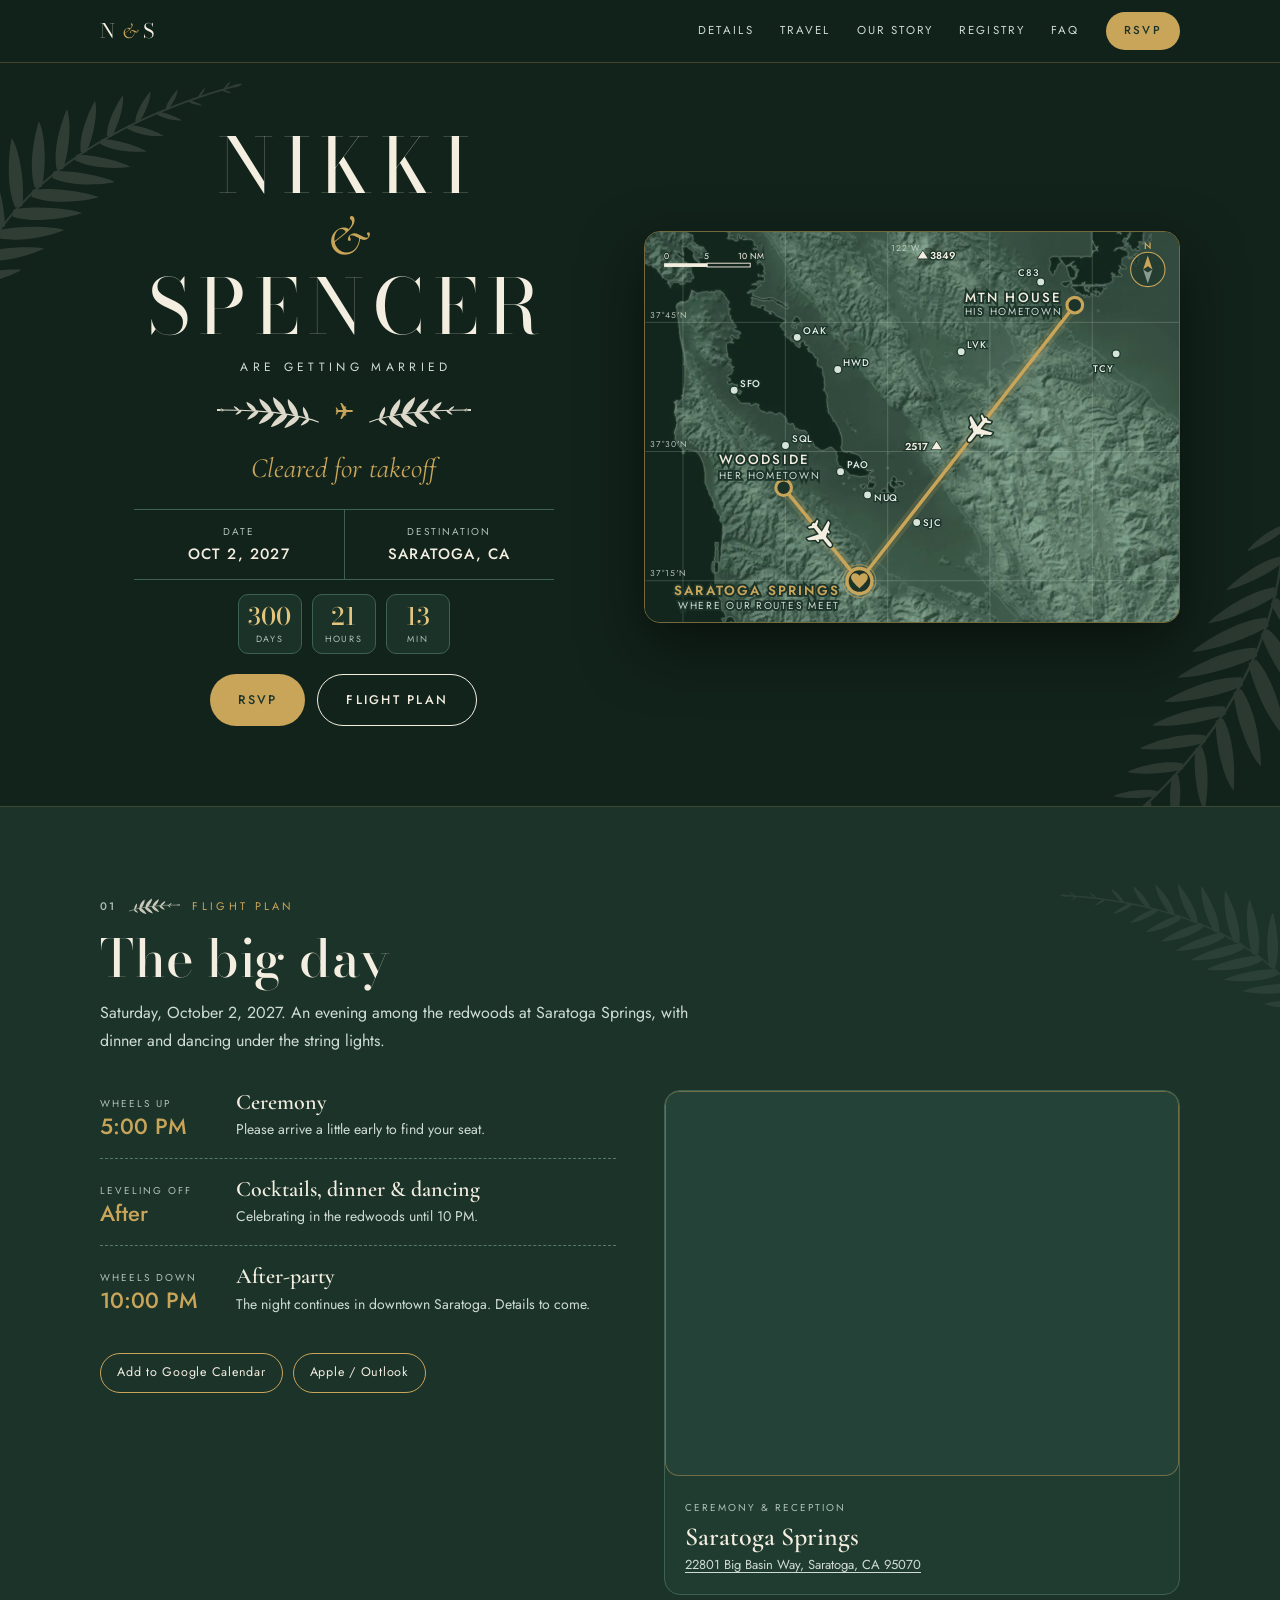
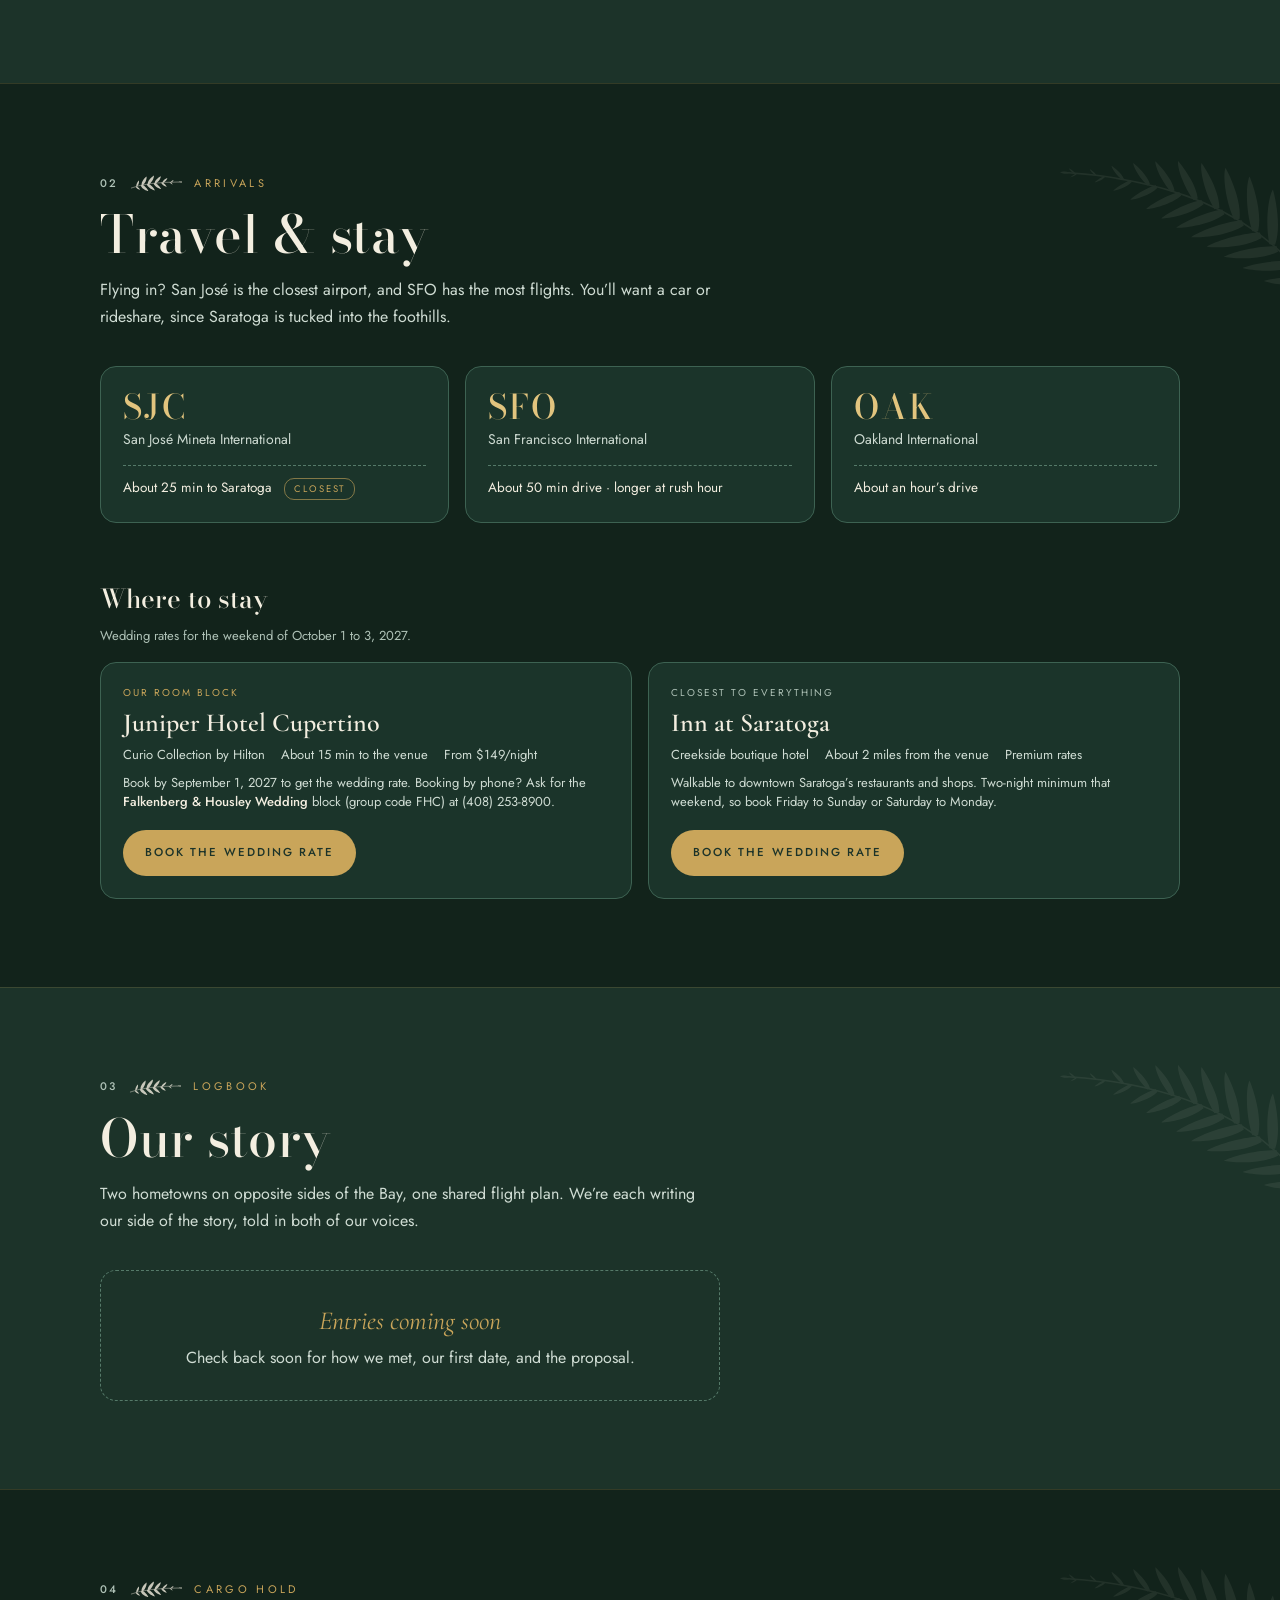
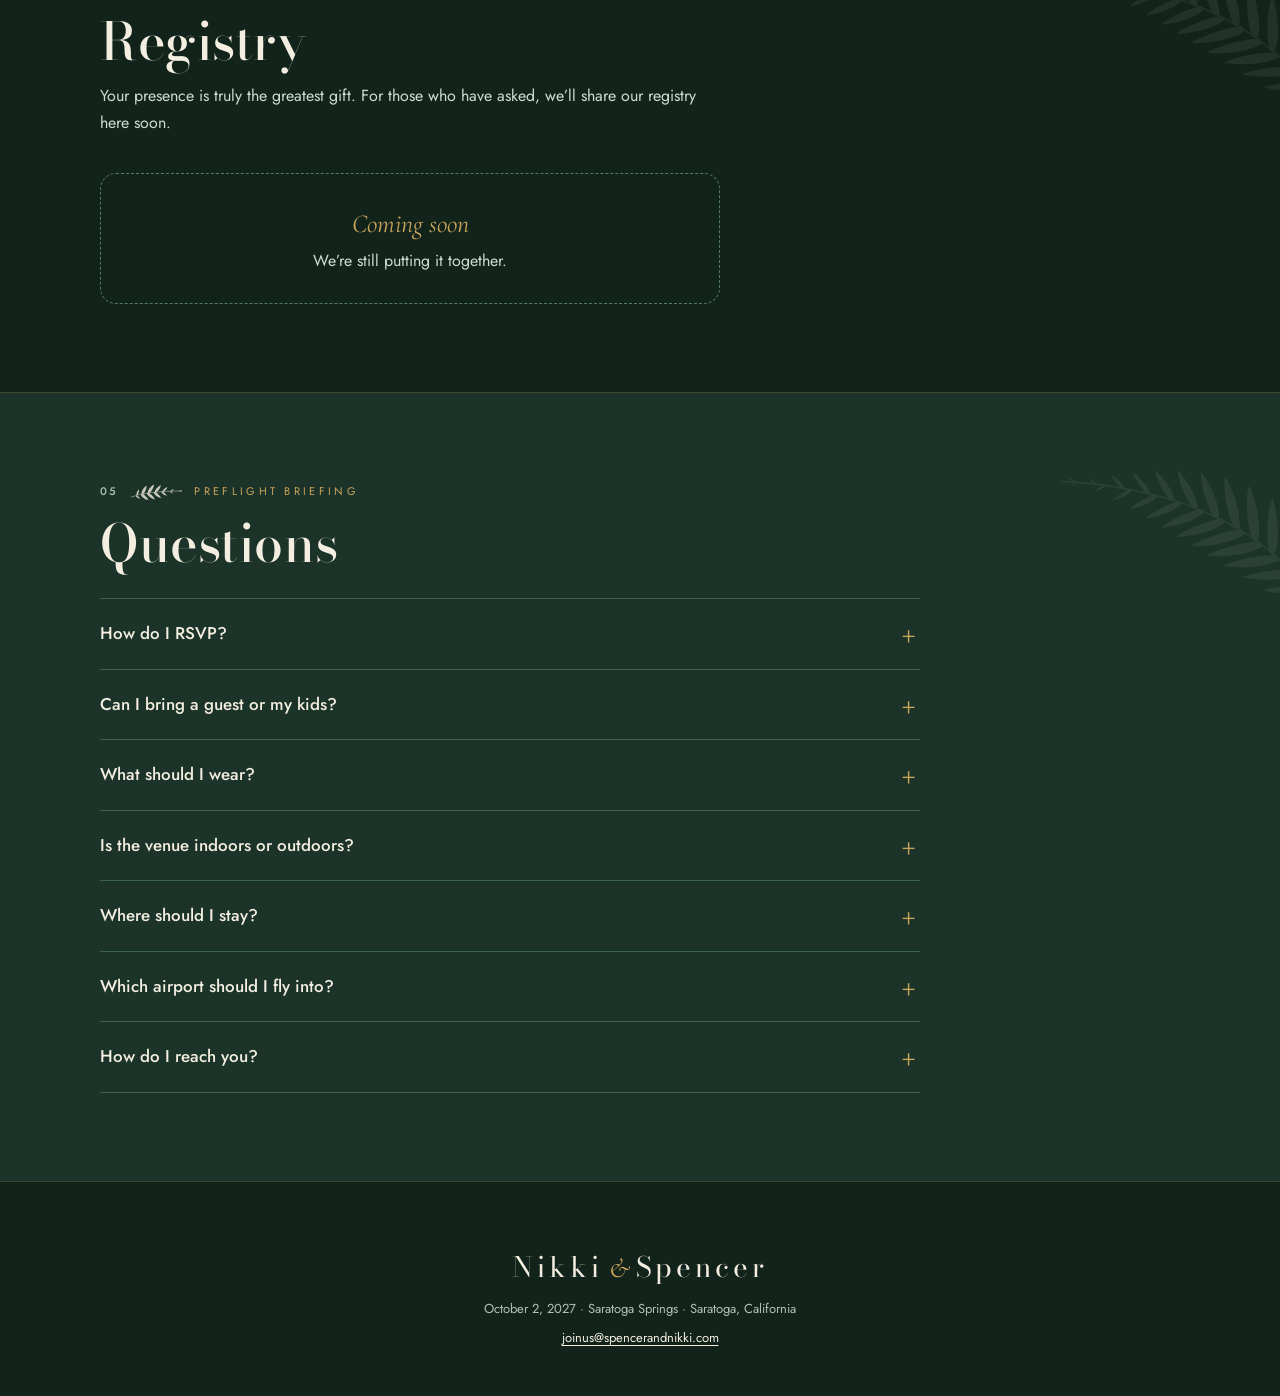
==== commit 466f4991: "Update index.html" ====
--- a/index.html
+++ b/index.html
@@ -38,7 +38,6 @@
 <section class="hero"><svg class="fern a" viewBox="0 0 340 400" fill="currentColor" aria-hidden="true"><path d="M30.0 390.0Q40.0 160.0 310.0 40.0" fill="none" stroke="currentColor" stroke-width="2.2" stroke-linecap="round"/><path d="M38.5 329.8C53.3 328.7 71.3 316.5 76.3 311.8C69.9 311.9 49.9 317.5 37.3 325.7ZM41.8 316.5C33.4 300.9 16.1 284.2 8.4 281.9C11.6 289.0 23.5 311.4 38.3 320.2ZM46.4 301.3C67.7 301.0 94.6 285.2 102.3 278.8C93.0 278.4 63.9 284.6 44.9 295.2ZM51.2 287.1C42.6 265.1 22.4 240.5 12.6 236.2C15.7 246.1 27.8 277.5 46.1 291.3ZM56.6 273.5C81.9 274.8 115.0 258.1 124.6 251.1C113.6 249.9 78.6 255.1 55.4 266.2ZM63.0 259.0C56.2 232.9 36.5 202.1 25.9 195.9C28.1 207.6 37.7 245.0 56.5 263.2ZM69.3 246.5C96.5 249.6 133.4 233.9 144.2 227.0C132.5 224.9 94.3 228.1 68.4 238.5ZM77.1 232.3C73.2 204.0 56.3 169.1 46.0 161.3C46.8 173.8 52.2 214.4 69.8 235.9ZM84.4 220.3C111.9 225.2 150.4 211.6 161.8 205.3C150.0 202.5 111.1 203.2 84.1 212.1ZM93.5 206.8C92.9 178.2 80.2 141.5 70.8 132.5C70.1 145.1 70.8 186.1 85.8 209.5ZM102.1 195.0C128.5 201.4 166.5 190.4 178.0 185.0C166.7 181.6 128.9 180.0 102.3 187.0ZM112.2 182.4C114.7 155.1 106.6 118.9 98.6 109.3C96.6 121.2 92.9 160.3 104.6 184.2ZM122.5 170.6C146.6 177.9 182.4 169.7 193.3 165.3C183.1 161.5 148.1 158.1 123.0 163.2ZM133.3 159.1C138.3 134.5 134.5 100.7 128.2 91.2C125.2 101.8 117.9 137.0 126.2 160.0ZM145.4 147.1C166.4 154.7 198.6 149.1 208.5 145.7C199.6 141.9 168.7 137.2 146.2 140.6ZM156.7 136.8C163.3 115.8 163.1 86.0 158.4 77.2C154.9 86.2 145.3 116.1 150.4 136.9ZM170.9 124.6C188.4 131.9 215.7 128.4 224.2 125.9C216.8 122.3 191.0 117.2 171.9 119.2ZM182.6 115.4C189.7 98.7 191.9 74.2 188.8 66.5C185.2 73.6 174.8 97.5 177.4 115.0ZM199.1 103.1C212.6 109.4 234.2 107.6 240.9 105.9C235.2 102.8 215.1 98.0 200.0 98.9ZM210.9 95.0C217.5 82.8 221.0 64.2 219.1 58.2C215.8 63.4 206.3 80.8 207.0 94.3ZM229.9 82.7C239.2 87.5 254.5 86.7 259.3 85.7C255.4 83.4 241.3 79.5 230.6 79.7ZM241.7 75.6C246.9 67.8 250.3 55.6 249.4 51.4C246.9 54.7 239.5 65.8 239.1 74.9ZM263.3 63.3C268.5 66.2 277.1 66.0 279.9 65.5C277.7 64.2 269.8 61.7 263.7 61.7ZM275.1 57.0C278.0 53.4 280.1 47.6 279.9 45.5C278.5 47.0 274.4 52.2 273.9 56.6ZM299.1 45.4C302.5 47.4 308.2 47.4 310.0 47.1C308.6 46.2 303.5 44.4 299.5 44.3ZM302.5 43.8C305.2 40.8 307.4 35.8 307.2 34.0C306.0 35.2 302.1 39.5 301.4 43.4ZM310.3 40.8C314.8 40.5 319.8 37.0 321.0 35.1C319.0 35.1 312.9 36.2 309.7 39.2Z"/></svg><svg class="fern b" viewBox="0 0 340 400" fill="currentColor" aria-hidden="true"><path d="M30.0 390.0Q40.0 160.0 310.0 40.0" fill="none" stroke="currentColor" stroke-width="2.2" stroke-linecap="round"/><path d="M38.5 329.8C53.3 328.7 71.3 316.5 76.3 311.8C69.9 311.9 49.9 317.5 37.3 325.7ZM41.8 316.5C33.4 300.9 16.1 284.2 8.4 281.9C11.6 289.0 23.5 311.4 38.3 320.2ZM46.4 301.3C67.7 301.0 94.6 285.2 102.3 278.8C93.0 278.4 63.9 284.6 44.9 295.2ZM51.2 287.1C42.6 265.1 22.4 240.5 12.6 236.2C15.7 246.1 27.8 277.5 46.1 291.3ZM56.6 273.5C81.9 274.8 115.0 258.1 124.6 251.1C113.6 249.9 78.6 255.1 55.4 266.2ZM63.0 259.0C56.2 232.9 36.5 202.1 25.9 195.9C28.1 207.6 37.7 245.0 56.5 263.2ZM69.3 246.5C96.5 249.6 133.4 233.9 144.2 227.0C132.5 224.9 94.3 228.1 68.4 238.5ZM77.1 232.3C73.2 204.0 56.3 169.1 46.0 161.3C46.8 173.8 52.2 214.4 69.8 235.9ZM84.4 220.3C111.9 225.2 150.4 211.6 161.8 205.3C150.0 202.5 111.1 203.2 84.1 212.1ZM93.5 206.8C92.9 178.2 80.2 141.5 70.8 132.5C70.1 145.1 70.8 186.1 85.8 209.5ZM102.1 195.0C128.5 201.4 166.5 190.4 178.0 185.0C166.7 181.6 128.9 180.0 102.3 187.0ZM112.2 182.4C114.7 155.1 106.6 118.9 98.6 109.3C96.6 121.2 92.9 160.3 104.6 184.2ZM122.5 170.6C146.6 177.9 182.4 169.7 193.3 165.3C183.1 161.5 148.1 158.1 123.0 163.2ZM133.3 159.1C138.3 134.5 134.5 100.7 128.2 91.2C125.2 101.8 117.9 137.0 126.2 160.0ZM145.4 147.1C166.4 154.7 198.6 149.1 208.5 145.7C199.6 141.9 168.7 137.2 146.2 140.6ZM156.7 136.8C163.3 115.8 163.1 86.0 158.4 77.2C154.9 86.2 145.3 116.1 150.4 136.9ZM170.9 124.6C188.4 131.9 215.7 128.4 224.2 125.9C216.8 122.3 191.0 117.2 171.9 119.2ZM182.6 115.4C189.7 98.7 191.9 74.2 188.8 66.5C185.2 73.6 174.8 97.5 177.4 115.0ZM199.1 103.1C212.6 109.4 234.2 107.6 240.9 105.9C235.2 102.8 215.1 98.0 200.0 98.9ZM210.9 95.0C217.5 82.8 221.0 64.2 219.1 58.2C215.8 63.4 206.3 80.8 207.0 94.3ZM229.9 82.7C239.2 87.5 254.5 86.7 259.3 85.7C255.4 83.4 241.3 79.5 230.6 79.7ZM241.7 75.6C246.9 67.8 250.3 55.6 249.4 51.4C246.9 54.7 239.5 65.8 239.1 74.9ZM263.3 63.3C268.5 66.2 277.1 66.0 279.9 65.5C277.7 64.2 269.8 61.7 263.7 61.7ZM275.1 57.0C278.0 53.4 280.1 47.6 279.9 45.5C278.5 47.0 274.4 52.2 273.9 56.6ZM299.1 45.4C302.5 47.4 308.2 47.4 310.0 47.1C308.6 46.2 303.5 44.4 299.5 44.3ZM302.5 43.8C305.2 40.8 307.4 35.8 307.2 34.0C306.0 35.2 302.1 39.5 301.4 43.4ZM310.3 40.8C314.8 40.5 319.8 37.0 321.0 35.1C319.0 35.1 312.9 36.2 309.7 39.2Z"/></svg>
 <div class="wrap hero-in">
 <div class="names">
-<div class="eyebrow">Together with their families</div>
 <div class="n"><span>Nikki</span><span class="amp">&amp;</span><span>Spencer</span></div>
 <div class="eyebrow">are getting married</div>
 <div class="rule f" aria-hidden="true"><svg class="sprig" viewBox="0 0 156 64" fill="currentColor" aria-hidden="true"><path d="M4.0 48.0Q50.0 30.0 150.0 30.0" fill="none" stroke="currentColor" stroke-width="1.6" stroke-linecap="round"/><path d="M17.0 44.3C19.4 49.7 27.3 53.1 30.4 53.4C29.5 50.9 24.6 44.6 18.9 42.4ZM21.8 43.0C26.6 37.5 28.1 28.4 26.6 25.2C24.3 27.4 18.0 35.4 18.8 42.3ZM32.4 40.9C36.3 50.3 49.7 56.3 54.9 57.0C53.5 52.6 45.3 41.7 35.6 37.7ZM38.9 39.6C47.1 32.2 51.1 18.7 49.5 13.6C45.5 16.6 34.6 27.4 34.5 37.9ZM50.4 37.8C54.7 48.2 69.4 54.8 75.1 55.6C73.6 50.8 64.6 38.7 54.0 34.3ZM57.4 36.8C66.9 29.9 72.8 16.1 71.7 10.5C67.1 13.2 54.3 23.3 53.0 34.4ZM70.8 35.1C74.8 44.4 88.1 50.3 93.3 51.0C91.9 46.7 83.7 35.8 74.1 31.9ZM77.7 34.4C86.5 29.2 92.9 17.7 92.4 12.7C88.2 14.6 76.1 22.4 74.0 31.9ZM93.7 32.8C96.7 39.8 106.8 44.1 110.6 44.5C109.5 41.3 103.3 33.2 96.1 30.4ZM99.8 32.4C106.6 29.3 111.9 21.4 111.9 17.7C108.7 18.9 99.5 23.6 97.3 30.4ZM118.7 31.1C120.5 35.0 126.1 37.2 128.3 37.4C127.7 35.7 124.1 31.2 120.0 29.8ZM124.0 30.9C127.6 29.6 130.7 25.8 130.8 23.9C129.2 24.4 124.2 26.4 122.8 29.8ZM145.8 30.3C146.5 31.7 148.6 32.5 149.4 32.5C149.2 31.9 147.8 30.3 146.3 29.7ZM147.3 30.3C148.8 29.8 150.3 28.3 150.4 27.5C149.7 27.6 147.5 28.3 146.8 29.7ZM150.0 30.8C154.2 32.4 160.2 31.2 162.0 30.0C160.2 29.2 154.2 27.7 150.0 29.2Z"/></svg><svg width="26" height="18" viewBox="-12 -11 24 22" aria-hidden="true"><g fill="currentColor"><path d="M11 0 C11 -1 10 -1.3 8.6 -1.3 L3.4 -1.3 L-2.3 -9.4 C-2.5 -9.7 -2.8 -9.8 -3.1 -9.8 L-4.5 -9.8 L-1.3 -1.3 L-6.9 -1.3 L-8.9 -4.3 L-10.2 -4.3 L-9.1 -1.2 C-9.8 -1 -10 -0.5 -10 0 C-10 0.5 -9.8 1 -9.1 1.2 L-10.2 4.3 L-8.9 4.3 L-6.9 1.3 L-1.3 1.3 L-4.5 9.8 L-3.1 9.8 C-2.8 9.8 -2.5 9.7 -2.3 9.4 L3.4 1.3 L8.6 1.3 C10 1.3 11 1 11 0 Z"/><rect x="-0.4" y="-5.6" width="3.2" height="1.5" rx="0.75"/><rect x="-0.4" y="4.1" width="3.2" height="1.5" rx="0.75"/></g></svg><svg class="sprig r" viewBox="0 0 156 64" fill="currentColor" aria-hidden="true"><path d="M4.0 48.0Q50.0 30.0 150.0 30.0" fill="none" stroke="currentColor" stroke-width="1.6" stroke-linecap="round"/><path d="M17.0 44.3C19.4 49.7 27.3 53.1 30.4 53.4C29.5 50.9 24.6 44.6 18.9 42.4ZM21.8 43.0C26.6 37.5 28.1 28.4 26.6 25.2C24.3 27.4 18.0 35.4 18.8 42.3ZM32.4 40.9C36.3 50.3 49.7 56.3 54.9 57.0C53.5 52.6 45.3 41.7 35.6 37.7ZM38.9 39.6C47.1 32.2 51.1 18.7 49.5 13.6C45.5 16.6 34.6 27.4 34.5 37.9ZM50.4 37.8C54.7 48.2 69.4 54.8 75.1 55.6C73.6 50.8 64.6 38.7 54.0 34.3ZM57.4 36.8C66.9 29.9 72.8 16.1 71.7 10.5C67.1 13.2 54.3 23.3 53.0 34.4ZM70.8 35.1C74.8 44.4 88.1 50.3 93.3 51.0C91.9 46.7 83.7 35.8 74.1 31.9ZM77.7 34.4C86.5 29.2 92.9 17.7 92.4 12.7C88.2 14.6 76.1 22.4 74.0 31.9ZM93.7 32.8C96.7 39.8 106.8 44.1 110.6 44.5C109.5 41.3 103.3 33.2 96.1 30.4ZM99.8 32.4C106.6 29.3 111.9 21.4 111.9 17.7C108.7 18.9 99.5 23.6 97.3 30.4ZM118.7 31.1C120.5 35.0 126.1 37.2 128.3 37.4C127.7 35.7 124.1 31.2 120.0 29.8ZM124.0 30.9C127.6 29.6 130.7 25.8 130.8 23.9C129.2 24.4 124.2 26.4 122.8 29.8ZM145.8 30.3C146.5 31.7 148.6 32.5 149.4 32.5C149.2 31.9 147.8 30.3 146.3 29.7ZM147.3 30.3C148.8 29.8 150.3 28.3 150.4 27.5C149.7 27.6 147.5 28.3 146.8 29.7ZM150.0 30.8C154.2 32.4 160.2 31.2 162.0 30.0C160.2 29.2 154.2 27.7 150.0 29.2Z"/></svg></div>
